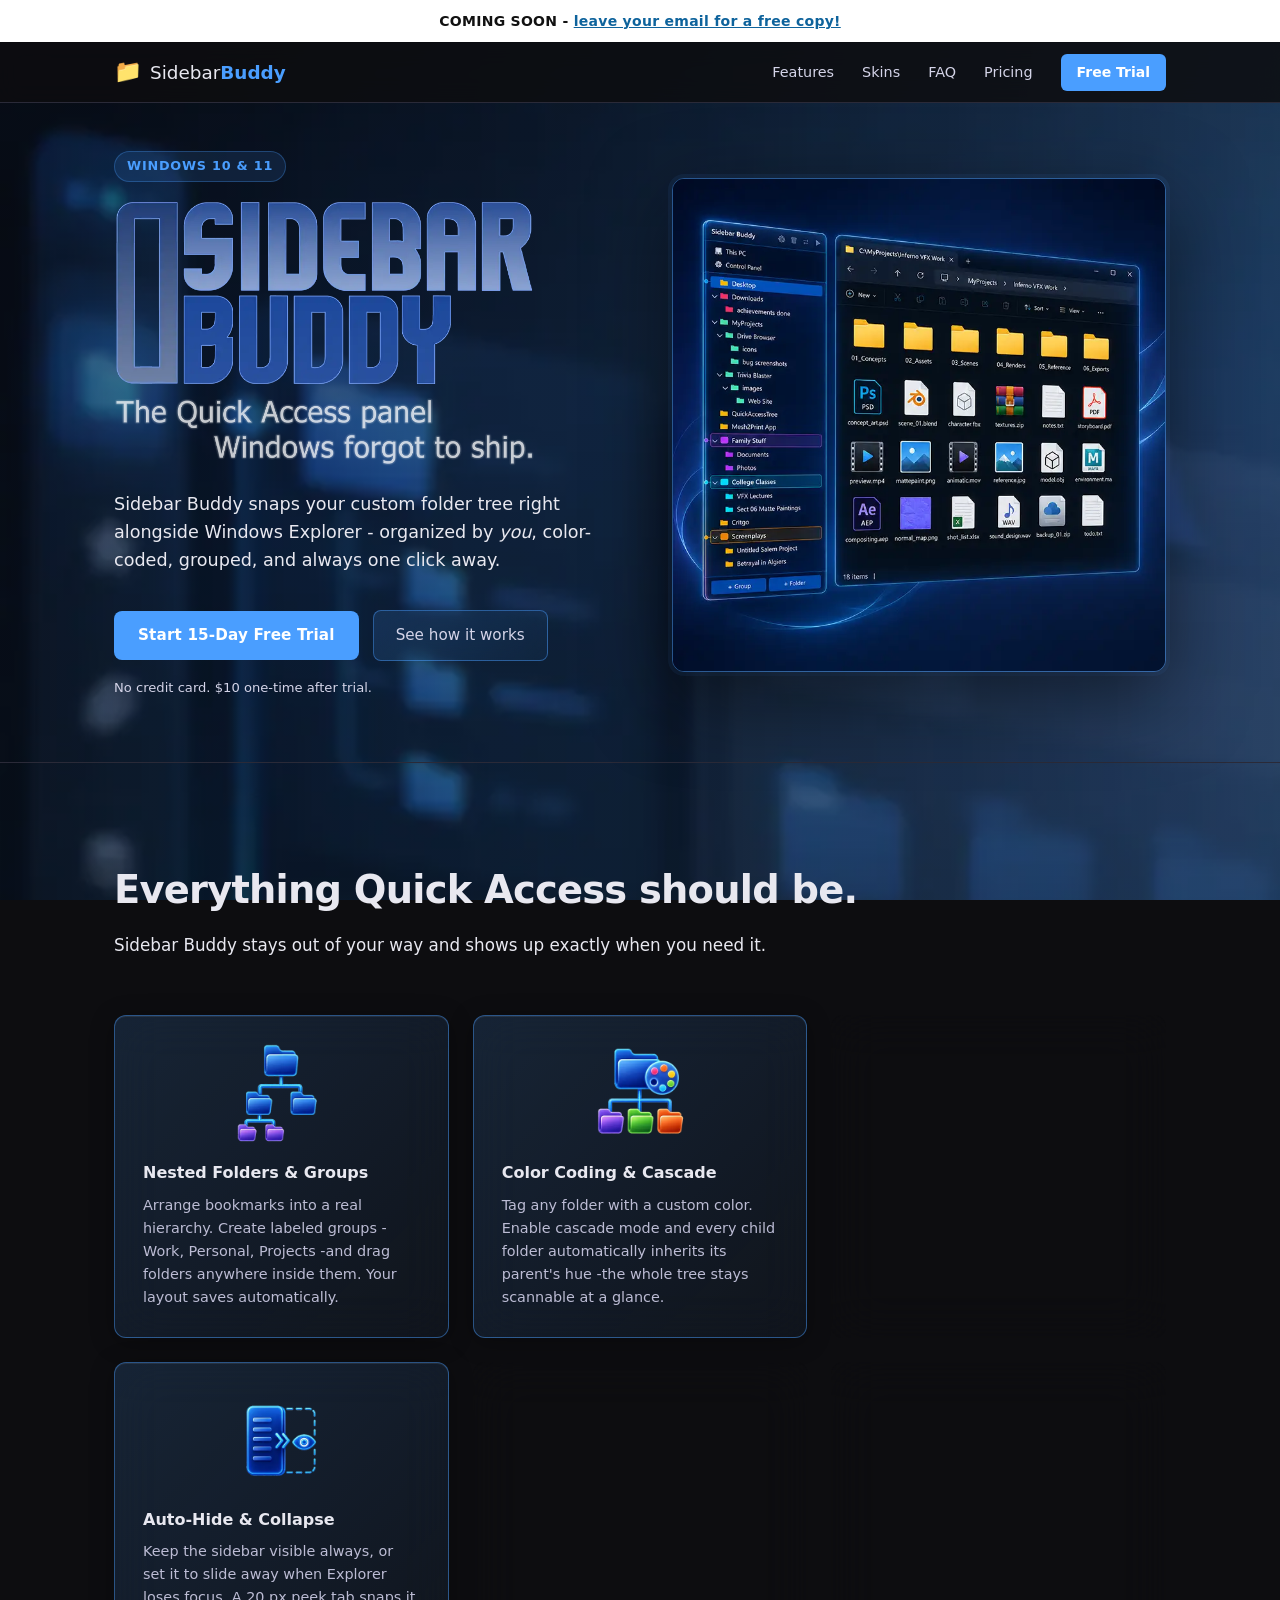
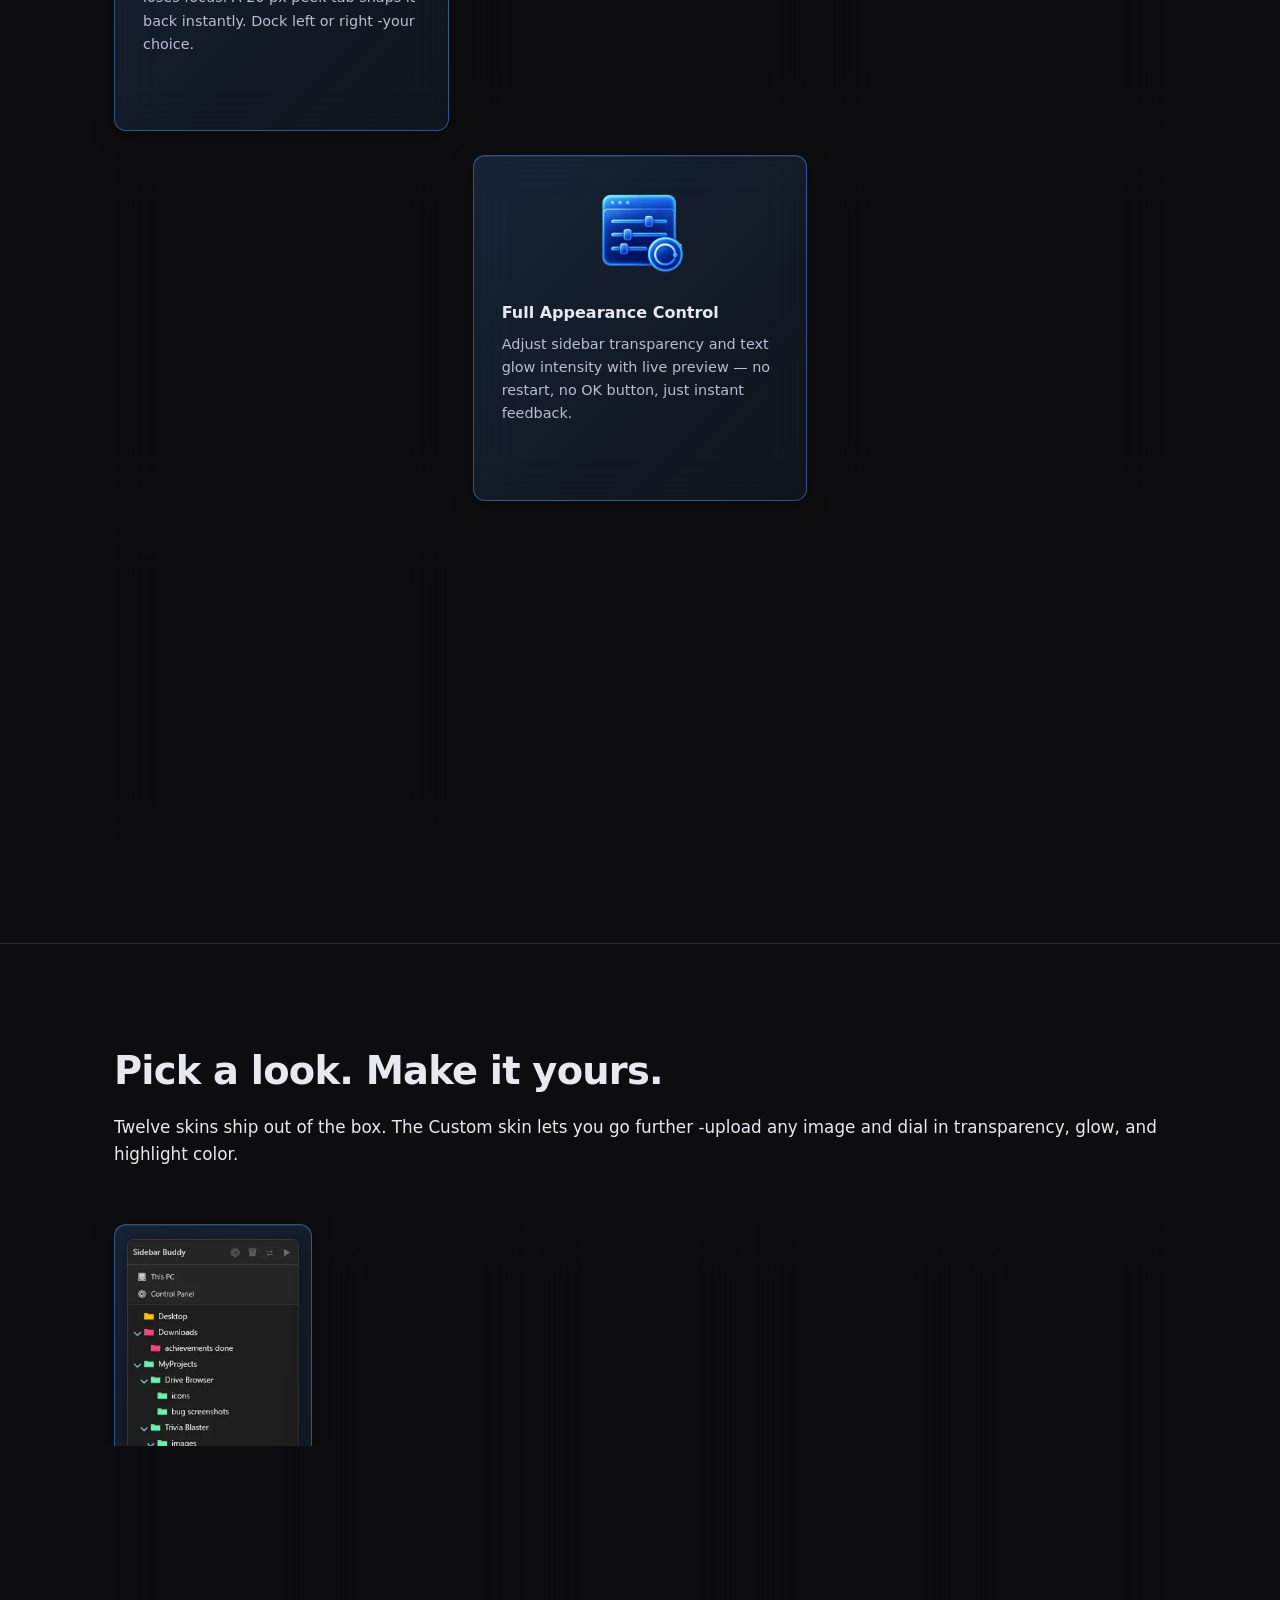
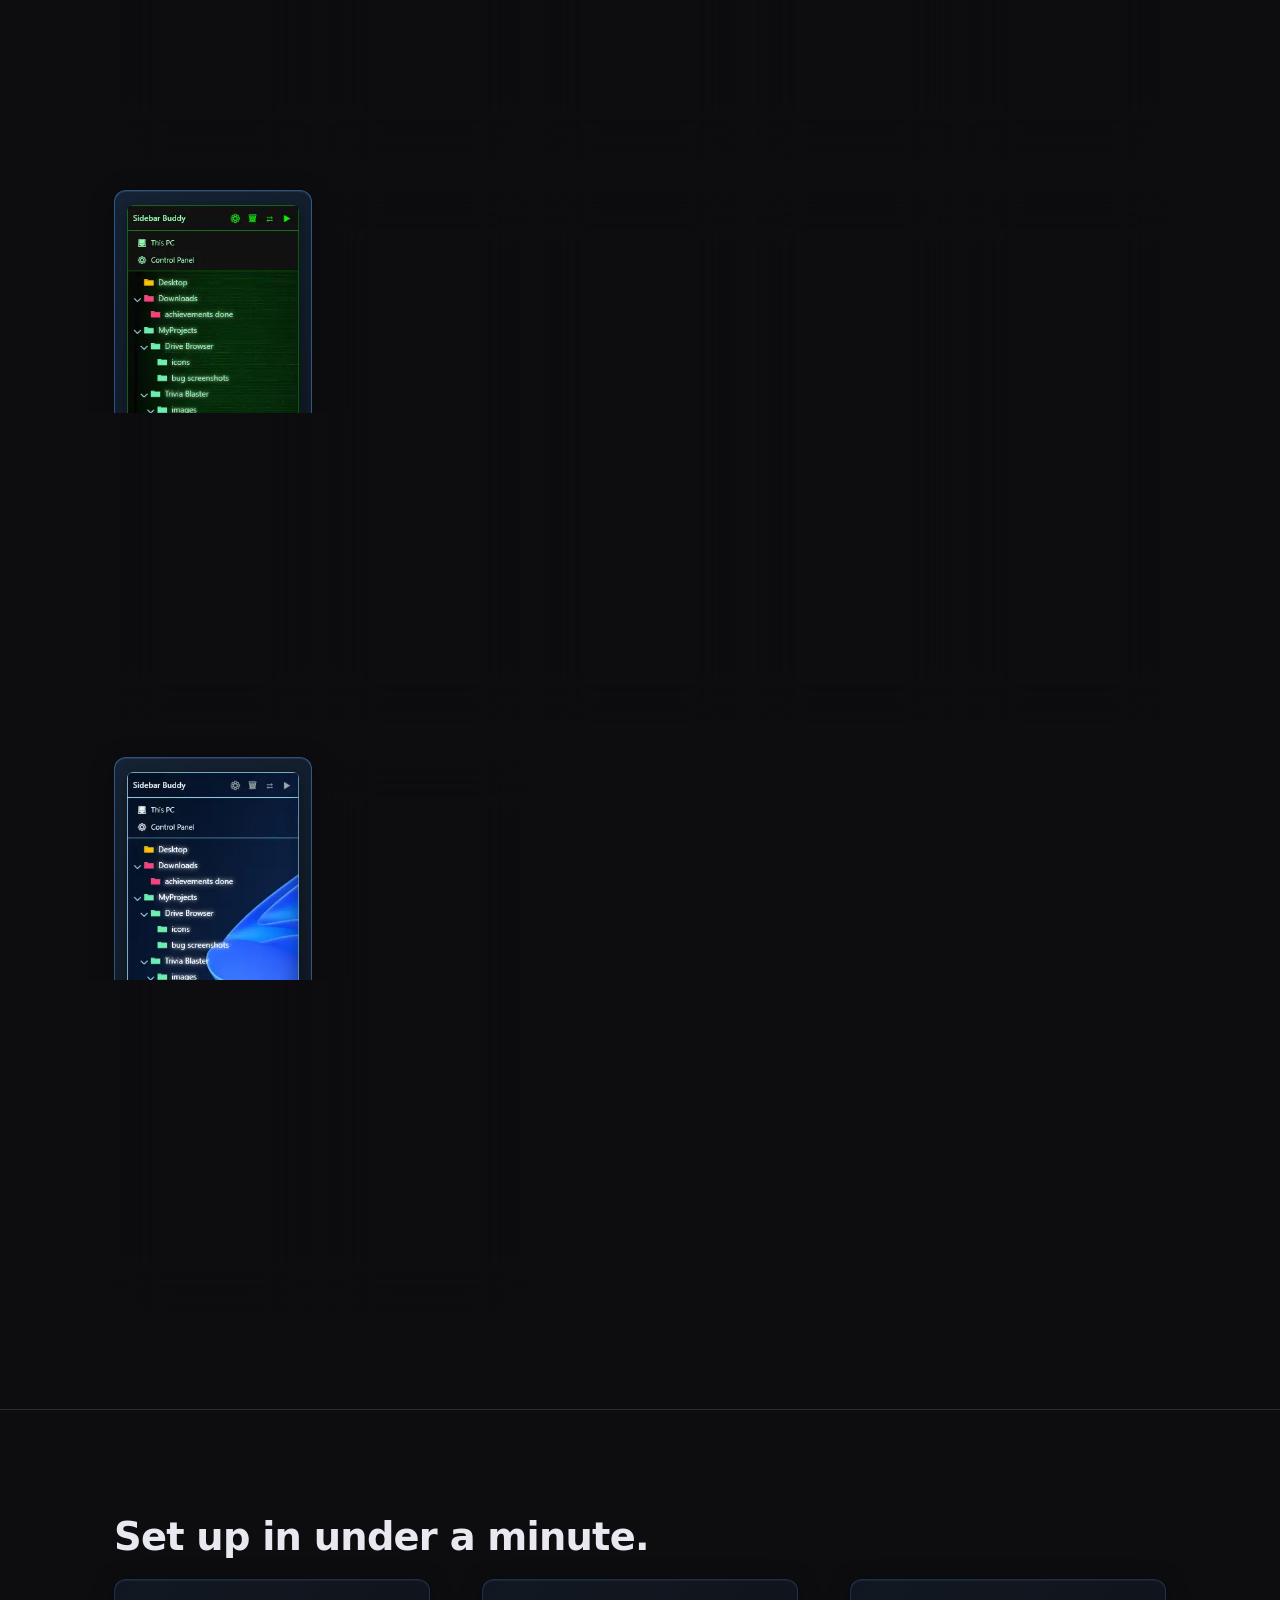
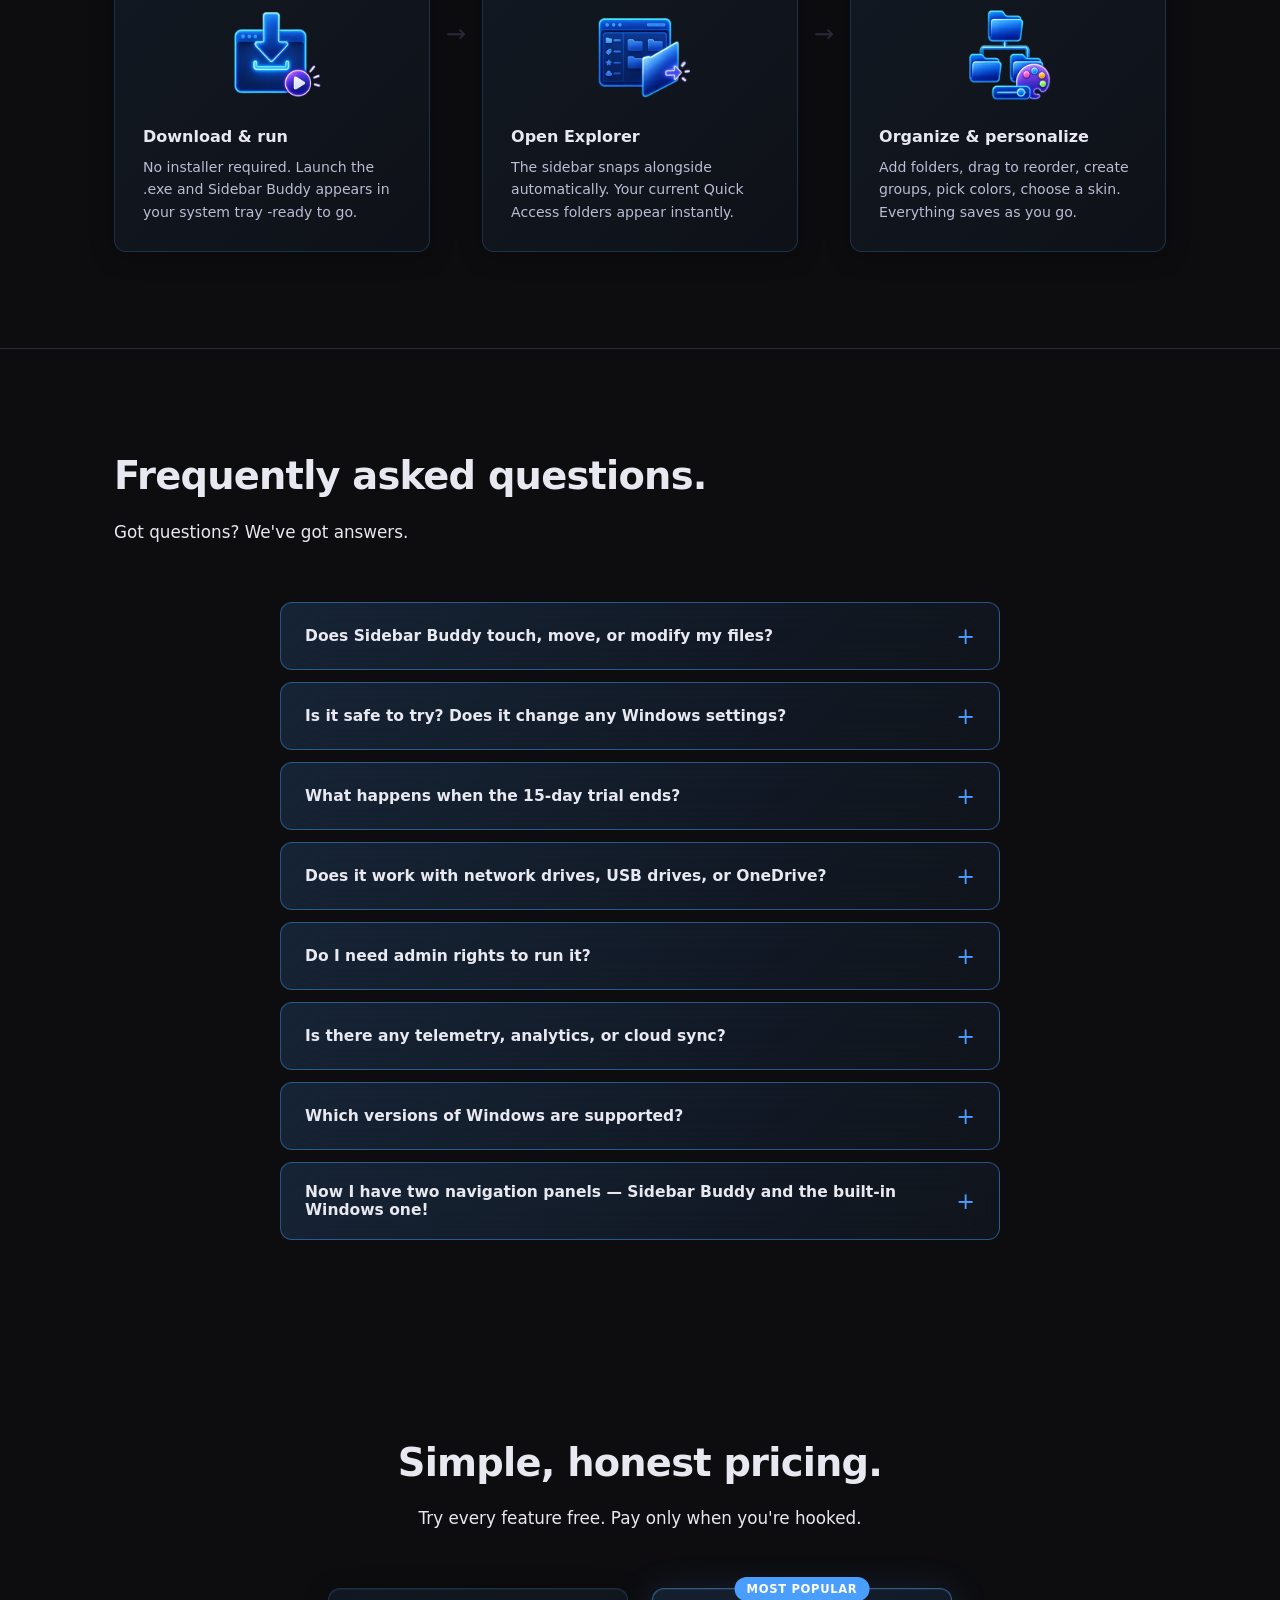
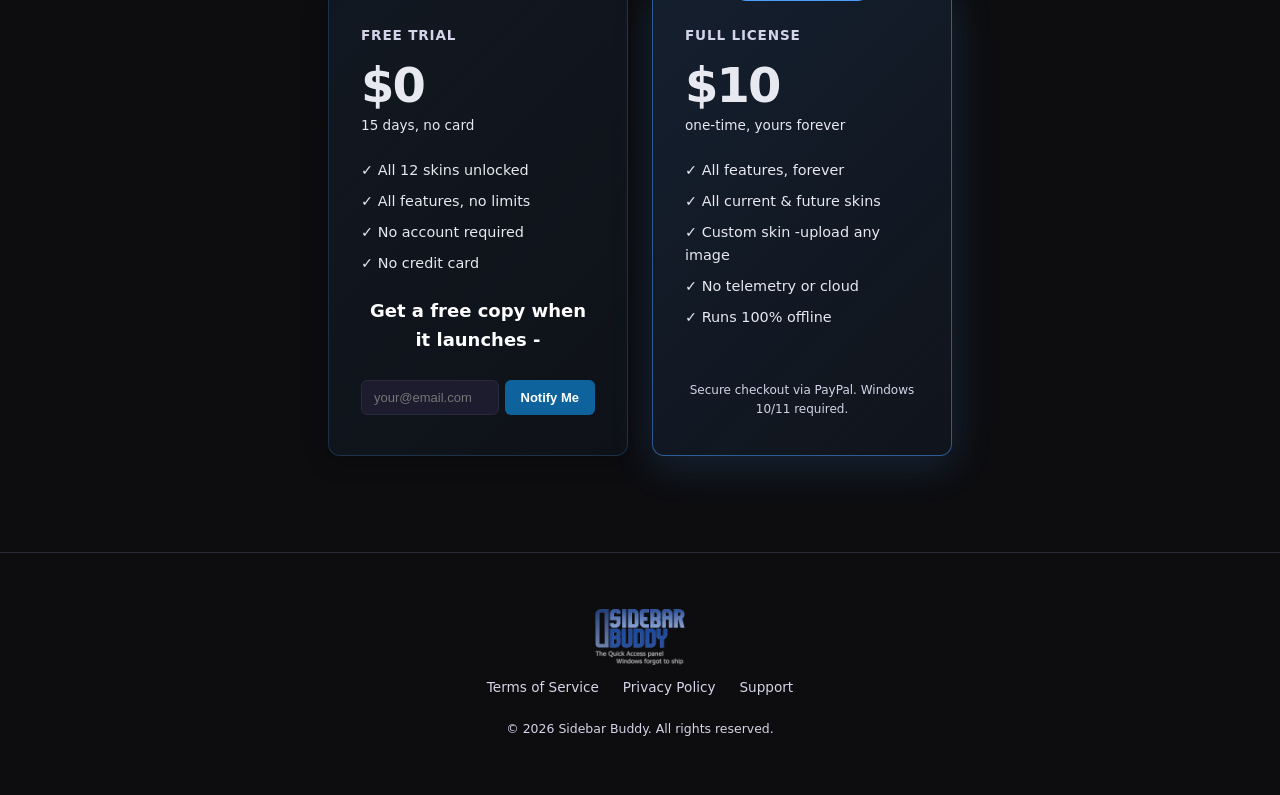
==== site/index.html @ 63172e6d "UI polish: trial banner, tree line, flash duplicate, MDL2 icons; site images App: - Trial mode foote" ====
<!DOCTYPE html>
<html lang="en">
<head>
  <meta charset="UTF-8" />
  <meta name="viewport" content="width=device-width, initial-scale=1.0" />
  <title>Sidebar Buddy -The Quick Access panel Windows forgot to ship</title>
  <link rel="stylesheet" href="style.css" />
  <script src="https://www.paypal.com/sdk/js?client-id=AcgIcxPGIT9TZ-d9h6Z8a8TgQX5p9WndTYBDWPZGFbltmv3NpVhUG56VIlyXpgs7mgYpV2ZptRloLBcs&currency=USD"></script>
</head>
<body>

  <!-- COMING SOON BANNER -->
  <div style="background:#ffffff;color:#111;text-align:center;padding:10px 16px;font-size:14px;font-weight:600;letter-spacing:0.02em;position:sticky;top:0;z-index:1000;box-shadow:0 1px 0 rgba(0,0,0,0.1);">
    COMING SOON -
    <a href="#pricing" onclick="setTimeout(()=>{document.getElementById('notify-email').focus()},400)"
       style="color:#0e639c;text-decoration:underline;cursor:pointer;">
      leave your email for a free copy!
    </a>
  </div>

  <!-- NAV -->
  <nav>
    <div class="nav-inner">
      <div class="logo">
        <span class="logo-icon">&#128193;</span>
        <span class="logo-text">Sidebar<strong>Buddy</strong></span>
      </div>
      <div class="nav-links">
        <a href="#features">Features</a>
        <a href="#skins">Skins</a>
        <a href="#faq">FAQ</a>
        <a href="#pricing">Pricing</a>
        <a href="#pricing" class="btn-nav">Free Trial</a>
      </div>
    </div>
  </nav>

  <!-- HERO -->
  <section class="hero">
    <div class="hero-inner">
      <div class="hero-copy">
        <div class="badge">Windows 10 &amp; 11</div>
        <img src="logo/logo_sideBarBuddy_800px.webp" alt="Sidebar Buddy" class="hero-logo">
        <p class="hero-sub">
          Sidebar Buddy snaps your custom folder tree right alongside Windows Explorer -
          organized by <em>you</em>, color-coded, grouped, and always one click away.
        </p>
        <div class="hero-ctas">
          <a href="#pricing" class="btn-primary">Start 15-Day Free Trial</a>
          <a href="#features" class="btn-ghost">See how it works</a>
        </div>
        <p class="hero-fine">No credit card. $10 one-time after trial.</p>
      </div>
      <div class="hero-visual">
        <img src="images/splashImageForWeb.webp" alt="Sidebar Buddy in action" class="hero-splash">
      </div>
    </div>
  </section>

  <!-- FEATURES -->
  <section class="features" id="features">
    <div class="section-inner">
      <h2>Everything Quick Access should be.</h2>
      <p class="section-sub">Sidebar Buddy stays out of your way and shows up exactly when you need it.</p>
      <div class="feature-grid">

        <div class="feature-card">
          <img class="feature-icon" src="images/icon_nestedFolders%26Groups.webp" alt="">
          <h3>Nested Folders &amp; Groups</h3>
          <p>Arrange bookmarks into a real hierarchy. Create labeled groups -Work, Personal, Projects -and drag folders anywhere inside them. Your layout saves automatically.</p>
        </div>

        <div class="feature-card">
          <img class="feature-icon" src="images/icon_colorCoding%26Cascade.webp" alt="">
          <h3>Color Coding &amp; Cascade</h3>
          <p>Tag any folder with a custom color. Enable cascade mode and every child folder automatically inherits its parent's hue -the whole tree stays scannable at a glance.</p>
        </div>

        <div class="feature-card">
          <img class="feature-icon" src="images/icon_snapsToExplorer.webp" alt="">
          <h3>Snaps to Explorer</h3>
          <p>The sidebar floats directly alongside your Explorer window and follows it as you move it. Click any folder and Explorer navigates in place -no new windows, no tab juggling.</p>
        </div>

        <div class="feature-card">
          <img class="feature-icon" src="images/icon_autoHide%26Collapse.webp" alt="">
          <h3>Auto-Hide &amp; Collapse</h3>
          <p>Keep the sidebar visible always, or set it to slide away when Explorer loses focus. A 20 px peek tab snaps it back instantly. Dock left or right -your choice.</p>
        </div>

        <div class="feature-card">
          <img class="feature-icon" src="images/icon_12VisualSkins.webp" alt="">
          <h3>12 Visual Skins</h3>
          <p>Frosted Glass, Mica, Neon Cyber, Terminal, Synthwave, Paper, Brushed Metal, High Contrast, Clear -each with hand-tuned textures, transparency, and glow presets. Plus Dark, Light, and a Custom skin where you upload any image.</p>
        </div>

        <div class="feature-card">
          <img class="feature-icon" src="images/icon_multiSelect%26BulkActions.webp" alt="">
          <h3>Multi-Select &amp; Bulk Actions</h3>
          <p>Ctrl+click to select multiple folders at once. Change color, reset color, or remove them all in a single action -no need to repeat the same operation folder by folder.</p>
        </div>

        <div class="feature-card">
          <img class="feature-icon" src="images/icon_quickLinks.webp" alt="">
          <h3>Quick Links</h3>
          <p>One-click shortcuts to This PC and Control Panel, docked to the top or bottom of the sidebar. Each Quick Link hover color matches your active skin automatically.</p>
        </div>

        <div class="feature-card">
          <img class="feature-icon" src="images/icon_fullAppearanceControl.webp" alt="">
          <h3>Full Appearance Control</h3>
          <p>Adjust sidebar transparency and text glow intensity with live preview — no restart, no OK button, just instant feedback.</p>
        </div>

        <div class="feature-card">
          <img class="feature-icon" src="images/icon_scaleToYourComfort.webp" alt="">
          <h3>Scale to Your Comfort</h3>
          <p>A single slider scales the entire sidebar — icons, folder names, everything — from 75% to 175%. Great for high-DPI screens or anyone who prefers larger, easier-to-read text.</p>
        </div>

        <div class="feature-card">
          <img class="feature-icon" src="images/icon_local%26Private.webp" alt="">
          <h3>100% Local &amp; Private</h3>
          <p>Sidebar Buddy has no telemetry, no cloud sync, and no account required during the trial. Your folder list never leaves your machine. Runs fully offline after activation.</p>
        </div>

      </div>
    </div>
  </section>

  <!-- SKINS SHOWCASE -->
  <section class="skins" id="skins">
    <div class="section-inner">
      <h2>Pick a look. Make it yours.</h2>
      <p class="section-sub">Twelve skins ship out of the box. The Custom skin lets you go further -upload any image and dial in transparency, glow, and highlight color.</p>
      <div class="skins-grid">
        <div class="skin-chip">
          <img src="images/skin_dark.webp" alt="Dark skin">
          <span>Dark</span>
        </div>
        <div class="skin-chip">
          <img src="images/skin_light.webp" alt="Light skin">
          <span>Light</span>
        </div>
        <div class="skin-chip">
          <img src="images/skin_frostedGlass.webp" alt="Frosted Glass skin">
          <span>Frosted Glass</span>
        </div>
        <div class="skin-chip">
          <img src="images/skin_mica.webp" alt="Mica skin">
          <span>Mica</span>
        </div>
        <div class="skin-chip">
          <img src="images/skin_neonCyber.webp" alt="Neon Cyber skin">
          <span>Neon Cyber</span>
        </div>
        <div class="skin-chip">
          <img src="images/skin_terminal.webp" alt="Terminal skin">
          <span>Terminal</span>
        </div>
        <div class="skin-chip">
          <img src="images/skin_paper.webp" alt="Paper skin">
          <span>Paper</span>
        </div>
        <div class="skin-chip">
          <img src="images/skin_synthWave.webp" alt="Synthwave skin">
          <span>Synthwave</span>
        </div>
        <div class="skin-chip">
          <img src="images/skin_brushedMetal.webp" alt="Brushed Metal skin">
          <span>Brushed Metal</span>
        </div>
        <div class="skin-chip">
          <img src="images/skin_highContrast.webp" alt="High Contrast skin">
          <span>High Contrast</span>
        </div>
        <div class="skin-chip">
          <img src="images/skin_clear.webp" alt="Clear skin">
          <span>Clear</span>
        </div>
        <div class="skin-chip custom-chip">
          <img src="images/skin_custom.webp" alt="Custom skin">
          <span>Custom — Add Your Own Image!</span>
        </div>
      </div>
    </div>
  </section>

  <!-- HOW IT WORKS -->
  <section class="how" id="how">
    <div class="section-inner">
      <h2>Set up in under a minute.</h2>
      <div class="steps">
        <div class="step">
          <img class="step-icon" src="images/icon_download%26Run.webp" alt="">
          <div class="step-body">
            <h3>Download &amp; run</h3>
            <p>No installer required. Launch the .exe and Sidebar Buddy appears in your system tray -ready to go.</p>
          </div>
        </div>
        <div class="step-arrow">&#8594;</div>
        <div class="step">
          <img class="step-icon" src="images/icon_openExplorer.webp" alt="">
          <div class="step-body">
            <h3>Open Explorer</h3>
            <p>The sidebar snaps alongside automatically. Your current Quick Access folders appear instantly.</p>
          </div>
        </div>
        <div class="step-arrow">&#8594;</div>
        <div class="step">
          <img class="step-icon" src="images/icon_organize%26Personalize.webp" alt="">
          <div class="step-body">
            <h3>Organize &amp; personalize</h3>
            <p>Add folders, drag to reorder, create groups, pick colors, choose a skin. Everything saves as you go.</p>
          </div>
        </div>
      </div>
    </div>
  </section>

  <!-- FAQ -->
  <section class="faq" id="faq">
    <div class="section-inner">
      <h2>Frequently asked questions.</h2>
      <p class="section-sub">Got questions? We've got answers.</p>
      <div class="faq-list">

        <div class="faq-item">
          <button class="faq-question">Does Sidebar Buddy touch, move, or modify my files?</button>
          <div class="faq-answer"><p>No. Sidebar Buddy is a shortcut manager -it only stores the <em>path</em> to your folders, never the folders themselves. It reads folder names to display them in the sidebar and opens Windows Explorer to the correct location when you click one. Your files are never moved, renamed, copied, or deleted by Sidebar Buddy under any circumstances.</p></div>
        </div>

        <div class="faq-item">
          <button class="faq-question">Is it safe to try? Does it change any Windows settings?</button>
          <div class="faq-answer"><p>Yes, completely safe. There is no installer -the app runs as a single .exe. The only optional system change is "Launch on startup," which you control in Settings. Uninstalling is as simple as deleting the file.</p></div>
        </div>

        <div class="faq-item">
          <button class="faq-question">What happens when the 15-day trial ends?</button>
          <div class="faq-answer"><p>The app will prompt you to activate your license before it launches. Your folder list and settings are preserved -nothing is deleted. Enter your license key to pick up right where you left off.</p></div>
        </div>

        <div class="faq-item">
          <button class="faq-question">Does it work with network drives, USB drives, or OneDrive?</button>
          <div class="faq-answer"><p>Yes. Any folder Windows can see -local drives, mapped network drives, USB, OneDrive, Dropbox -works as a bookmark. If the drive is offline when you click it, Windows Explorer handles the error the same way it always would.</p></div>
        </div>

        <div class="faq-item">
          <button class="faq-question">Do I need admin rights to run it?</button>
          <div class="faq-answer"><p>No. Sidebar Buddy runs as a standard user application and requires no elevated permissions.</p></div>
        </div>

        <div class="faq-item">
          <button class="faq-question">Is there any telemetry, analytics, or cloud sync?</button>
          <div class="faq-answer"><p>None. Your folder list lives in a single JSON file on your machine. Nothing is ever transmitted to any server. The only internet connection the app makes is during license activation -and that's a one-time check.</p></div>
        </div>

        <div class="faq-item">
          <button class="faq-question">Which versions of Windows are supported?</button>
          <div class="faq-answer"><p>Windows 10 (version 1903 or later) and Windows 11. Both 32-bit and 64-bit are supported. It requires .NET 8, which the installer bundles -no separate download needed.</p></div>
        </div>

        <div class="faq-item">
          <button class="faq-question">Now I have two navigation panels — Sidebar Buddy and the built-in Windows one!</button>
          <div class="faq-answer"><p>Easy fix — just turn off the Windows Explorer navigation pane. In Explorer, click <em>View → Show → Navigation pane</em> to uncheck it. On Windows 10, go to <em>View → Navigation pane → Navigation pane</em>. Sidebar Buddy was built to replace it, so once you hide the default pane you get a cleaner layout with more room for your files.</p></div>
        </div>

      </div>
    </div>
  </section>

  <!-- PRICING -->
  <section class="pricing" id="pricing">
    <div class="section-inner">
      <h2>Simple, honest pricing.</h2>
      <p class="section-sub">Try every feature free. Pay only when you're hooked.</p>
      <div class="pricing-cards">

        <div class="pricing-card trial">
          <div class="pricing-label">Free Trial</div>
          <div class="pricing-price">$0</div>
          <div class="pricing-period">15 days, no card</div>
          <ul class="pricing-features">
            <li>&#10003; All 12 skins unlocked</li>
            <li>&#10003; All features, no limits</li>
            <li>&#10003; No account required</li>
            <li>&#10003; No credit card</li>
          </ul>
          <p style="font-size:18px;font-weight:700;color:#ffffff;margin:0 0 12px;text-align:center;">
            Get a free copy when it launches -
          </p>
          <form id="notify-form" style="display:flex;gap:6px;">
            <input id="notify-email" type="email" placeholder="your@email.com" required
              style="flex:1;min-width:0;background:#1c1c2e;border:1px solid #2a2a3e;border-radius:6px;
                     color:#e0e0e0;font-size:13px;padding:9px 12px;outline:none;"/>
            <button type="submit"
              style="background:#0e639c;color:#fff;border:none;border-radius:6px;
                     font-size:13px;font-weight:600;padding:9px 16px;cursor:pointer;white-space:nowrap;">
              Notify Me
            </button>
          </form>
          <p id="notify-msg" style="display:none;font-size:12px;text-align:center;margin:8px 0 0;"></p>
        </div>

        <div class="pricing-card full featured">
          <div class="pricing-badge">Most Popular</div>
          <div class="pricing-label">Full License</div>
          <div class="pricing-price">$10</div>
          <div class="pricing-period">one-time, yours forever</div>
          <ul class="pricing-features">
            <li>&#10003; All features, forever</li>
            <li>&#10003; All current &amp; future skins</li>
            <li>&#10003; Custom skin -upload any image</li>
            <li>&#10003; No telemetry or cloud</li>
            <li>&#10003; Runs 100% offline</li>
          </ul>
          <div id="paypal-button-container" style="margin-top:16px;max-width:260px;"></div>
          <p class="pricing-fine">Secure checkout via PayPal. Windows 10/11 required.</p>
        </div>

      </div>
    </div>
  </section>

  <!-- FOOTER -->
  <footer>
    <div class="footer-inner">
      <div class="footer-logo">
        <img src="logo/logo_sideBarBuddy_800px.webp" alt="Sidebar Buddy" class="footer-logo-img">
      </div>
      <div class="footer-links">
        <a href="/terms">Terms of Service</a>
        <a href="/privacy">Privacy Policy</a>
        <a href="/contact">Support</a>
      </div>
      <p class="footer-copy">&copy; 2026 Sidebar Buddy. All rights reserved.</p>
    </div>
  </footer>

  <!-- ── TOS modal ─────────────────────────────────────────────── -->
  <div class="tos-overlay" id="tosOverlay" role="dialog" aria-modal="true" aria-labelledby="tosTitle">
    <div class="tos-modal">
      <h2 id="tosTitle">Terms of Service &amp; Privacy Policy</h2>
      <p class="tos-intro">Please read and accept the following before downloading.</p>

      <div class="tos-scroll" id="tosScroll">

        <h3>Terms of Service</h3>
        <p>By downloading and using Sidebar Buddy you agree to these terms. If you do not agree, do not download.</p>

        <h3>License</h3>
        <p>Your purchase grants a personal, non-transferable license to install Sidebar Buddy on your own Windows device(s). You may not share, sell, or distribute your license key.</p>

        <h3>Free Trial</h3>
        <p>A 15-day free trial is available. After the trial, certain features are restricted until a valid license key is entered.</p>

        <h3>One-Time Purchase &amp; Refunds</h3>
        <p>The App is sold for a one-time fee of $10.00 USD. All sales are final. Contact support before requesting a refund - we will do our best to resolve any technical issue first.</p>

        <h3>Permitted Use</h3>
        <p>You may not reverse-engineer, modify, or redistribute the App, nor use it for any unlawful purpose.</p>

        <h3>What the App Does and Does Not Do</h3>
        <p>Sidebar Buddy reads only the folder paths you configure. It does not scan, upload, or transmit your files or personal data. All settings are stored locally on your device.</p>

        <h3>Disclaimer of Warranties</h3>
        <p>The App is provided "as is" without warranties of any kind. We do not warrant that the App will be error-free or uninterrupted.</p>

        <h3>Limitation of Liability</h3>
        <p>Our total liability shall not exceed the amount you paid for the App. We are not liable for indirect or consequential damages.</p>

        <h3>Governing Law</h3>
        <p>These terms are governed by the laws of the State of Florida, United States.</p>

        <h3>Privacy Policy Summary</h3>
        <p>The App collects no personal data and requires no internet connection after activation. Your settings are stored locally only. On this website, we collect your email address only when you make a purchase or request launch notifications - used solely to deliver your license key or notify you at launch. Payment processing is handled entirely by PayPal; we never see your card details. We do not sell or share your information with third parties. <a href="/privacy" target="_blank" style="color:var(--accent);">Full Privacy Policy</a></p>

        <p style="margin-top:16px;color:#666;">For the full Terms of Service see <a href="/terms" target="_blank" style="color:var(--accent);">sidebarbuddy.com/terms</a>. Last updated May 2026.</p>

      </div>

      <div class="tos-footer">
        <label class="tos-checkbox-label">
          <input type="checkbox" id="tosCheckbox">
          I have read and agree to the Terms of Service and Privacy Policy
        </label>
        <div class="tos-actions">
          <button class="tos-cancel-btn" id="tosCancelBtn">Cancel</button>
          <a id="tosDownloadLink" href="#" class="tos-download-btn" aria-disabled="true">Download</a>
        </div>
      </div>
    </div>
  </div>

  <!-- ── PayPal success modal ───────────────────────────────────── -->
  <div id="purchase-modal" style="display:none;position:fixed;inset:0;background:rgba(0,0,0,.75);z-index:9999;align-items:center;justify-content:center;">
    <div style="background:#1c1c2e;border:1px solid #2a2a3e;border-radius:12px;padding:36px;max-width:480px;width:90%;text-align:center;font-family:'Segoe UI',sans-serif;">
      <div style="font-size:36px;margin-bottom:12px;">🎉</div>
      <h2 style="color:#e0e0e0;margin:0 0 8px;font-size:22px;">You're all set!</h2>
      <p style="color:#8888a0;margin:0 0 24px;font-size:15px;">Your license key has been emailed to you. To activate, open Sidebar Buddy → Settings → License.</p>
      <div style="background:#0f0f1a;border:1px solid #2a2a3e;border-radius:8px;padding:16px 20px;margin-bottom:20px;text-align:left;">
        <p style="color:#8888a0;font-size:11px;text-transform:uppercase;letter-spacing:.1em;margin:0 0 6px;">Your License Key</p>
        <code id="modal-key" style="color:#4f8ef7;font-size:18px;letter-spacing:.1em;font-family:'Courier New',monospace;word-break:break-all;"></code>
      </div>
      <button onclick="copyKey()" id="copy-btn"
        style="background:#0e639c;color:#fff;border:none;border-radius:6px;padding:10px 24px;font-size:14px;font-weight:600;cursor:pointer;margin-bottom:10px;width:100%;">
        📋 Copy License Key
      </button>
      <button onclick="document.getElementById('purchase-modal').style.display='none'"
        style="background:transparent;color:#666;border:1px solid #333;border-radius:6px;padding:8px 24px;font-size:13px;cursor:pointer;width:100%;">
        Close
      </button>
    </div>
  </div>

  <script>
    if (typeof paypal !== 'undefined') {
      paypal.Buttons({
        style: { color: 'blue', shape: 'rect', label: 'pay', height: 45 },
        createOrder: function(data, actions) {
          return actions.order.create({
            purchase_units: [{ description: 'Sidebar Buddy License', amount: { value: '10.00', currency_code: 'USD' } }]
          });
        },
        onApprove: function(data, actions) {
          return actions.order.capture().then(function(details) {
            fetch('process_payment.php', {
              method: 'POST',
              headers: { 'Content-Type': 'application/json' },
              body: JSON.stringify({
                order_id:   data.orderID,
                email:      details.payer.email_address,
                payer_name: details.payer.name.given_name + ' ' + details.payer.name.surname
              })
            })
            .then(r => r.json())
            .then(function(result) {
              if (result.success) {
                document.getElementById('modal-key').textContent = result.license_key;
                document.getElementById('purchase-modal').style.display = 'flex';
              } else {
                alert('Payment received but key generation failed. Email support@sidebarbuddy.com with PayPal order ID: ' + data.orderID);
              }
            })
            .catch(function() {
              alert('Payment captured! If you do not receive a key by email, contact support@sidebarbuddy.com with order ID: ' + data.orderID);
            });
          });
        },
        onError: function(err) {
          console.error('PayPal error:', err);
          alert('There was an issue processing your payment. Please try again or contact support@sidebarbuddy.com.');
        }
      }).render('#paypal-button-container');
    }

    function copyKey() {
      var key = document.getElementById('modal-key').textContent;
      navigator.clipboard.writeText(key).then(function() {
        var btn = document.getElementById('copy-btn');
        btn.textContent = '✓ Copied!';
        btn.style.background = '#3a7a3a';
        setTimeout(function() { btn.textContent = '📋 Copy License Key'; btn.style.background = '#0e639c'; }, 2000);
      });
    }
  </script>
  <script>
    document.querySelectorAll('.faq-question').forEach(btn => {
      btn.addEventListener('click', () => {
        const item = btn.parentElement;
        const isOpen = item.classList.contains('open');
        document.querySelectorAll('.faq-item.open').forEach(el => el.classList.remove('open'));
        if (!isOpen) item.classList.add('open');
      });
    });
  </script>
  <script>
    window.addEventListener('scroll', () => {
      document.documentElement.style.setProperty('--parallax-y', `${-window.scrollY * 0.4}px`);
    }, { passive: true });
  </script>
  <script>
    // TOS modal
    function openTosModal(url) {
      var overlay  = document.getElementById('tosOverlay');
      var checkbox = document.getElementById('tosCheckbox');
      var link     = document.getElementById('tosDownloadLink');
      var scroll   = document.getElementById('tosScroll');
      checkbox.checked = false;
      link.classList.remove('enabled');
      link.setAttribute('aria-disabled', 'true');
      link.href = url;
      scroll.scrollTop = 0;
      overlay.classList.add('active');
    }
    function closeTosModal() {
      document.getElementById('tosOverlay').classList.remove('active');
    }
    document.getElementById('tosCheckbox').addEventListener('change', function() {
      var link = document.getElementById('tosDownloadLink');
      if (this.checked) {
        link.classList.add('enabled');
        link.setAttribute('aria-disabled', 'false');
      } else {
        link.classList.remove('enabled');
        link.setAttribute('aria-disabled', 'true');
      }
    });
    document.getElementById('tosDownloadLink').addEventListener('click', function(e) {
      if (this.getAttribute('aria-disabled') === 'true') e.preventDefault();
    });
    document.getElementById('tosCancelBtn').addEventListener('click', closeTosModal);
    document.getElementById('tosOverlay').addEventListener('click', function(e) {
      if (e.target === this) closeTosModal();
    });
    document.addEventListener('keydown', function(e) {
      if (e.key === 'Escape') closeTosModal();
    });
  </script>
  <script>
    document.getElementById('notify-form').addEventListener('submit', function(e) {
      e.preventDefault();
      const email = document.getElementById('notify-email').value.trim();
      const msg   = document.getElementById('notify-msg');
      fetch('notify.php', {
        method: 'POST',
        headers: { 'Content-Type': 'application/json' },
        body: JSON.stringify({ email })
      })
      .then(r => r.json())
      .then(data => {
        this.style.display = 'none';
        msg.style.display  = 'block';
        if (data.success) {
          msg.style.color   = '#6fcf97';
          msg.textContent   = "You're on the list! We'll send your free copy when it launches.";
        } else {
          msg.style.color   = '#ff6b6b';
          msg.textContent   = data.error || 'Something went wrong. Please try again.';
        }
      })
      .catch(() => {
        msg.style.display = 'block';
        msg.style.color   = '#ff6b6b';
        msg.textContent   = 'Something went wrong. Please try again.';
      });
    });
  </script>

  <!-- Skin lightbox -->
  <div class="skin-lightbox" id="skinLightbox">
    <img id="skinLightboxImg" src="" alt="">
    <div class="skin-lightbox-label">
      <span id="skinLightboxLabel"></span>
      <span class="skin-lightbox-hint">scroll or ← → to browse</span>
    </div>
  </div>
  <script>
    (function() {
      var skinImgs = Array.from(document.querySelectorAll('.skin-chip img'));
      var lb       = document.getElementById('skinLightbox');
      var lbImg    = document.getElementById('skinLightboxImg');
      var lbLabel  = document.getElementById('skinLightboxLabel');
      var current  = 0;

      function show(idx) {
        current = (idx + skinImgs.length) % skinImgs.length;
        lbImg.src = skinImgs[current].src;
        lbLabel.textContent = skinImgs[current].alt.replace(' skin', '');
        lb.style.display = 'flex';
      }

      skinImgs.forEach(function(img, i) {
        img.addEventListener('click', function() { show(i); });
      });

      lb.addEventListener('click', function(e) {
        if (e.target === lb) lb.style.display = 'none';
      });

      lb.addEventListener('wheel', function(e) {
        e.preventDefault();
        show(e.deltaY > 0 ? current + 1 : current - 1);
      }, { passive: false });

      document.addEventListener('keydown', function(e) {
        if (lb.style.display !== 'flex') return;
        if (e.key === 'Escape')      lb.style.display = 'none';
        if (e.key === 'ArrowRight' || e.key === 'ArrowDown') show(current + 1);
        if (e.key === 'ArrowLeft'  || e.key === 'ArrowUp')   show(current - 1);
      });
    })();
  </script>
</body>
</html>
---- site/style.css ----
/* ── Reset & Base ─────────────────────────────────────────────── */
*, *::before, *::after { box-sizing: border-box; margin: 0; padding: 0; }

:root {
  --bg:        #0d0d10;
  --bg2:       #13131a;
  --bg3:       #1b1b25;
  --border:    #2a2a38;
  --text:      #e8e8f0;
  --muted:     #888899;
  --accent:    #4a9eff;
  --accent2:   #f5c842;
  --green:     #4ade80;
  --radius:    12px;
  --font:      -apple-system, 'Segoe UI', system-ui, sans-serif;
}

html { scroll-behavior: smooth; }

body {
  font-family: var(--font);
  background: var(--bg);
  color: var(--text);
  line-height: 1.6;
  font-size: 16px;
}

body::before {
  content: '';
  position: fixed;
  inset: 0;
  background:
    linear-gradient(rgba(13, 13, 16, 0.5), rgba(13, 13, 16, 0.5)),
    url('bgForParallax.webp') center var(--parallax-y, 0px) / cover no-repeat;
  pointer-events: none;
  z-index: 0;
}

nav, section, footer { position: relative; z-index: 1; }

a { color: inherit; text-decoration: none; }

/* ── Nav ──────────────────────────────────────────────────────── */
nav {
  position: sticky;
  top: 0;
  z-index: 100;
  background: rgba(13, 13, 16, 0.85);
  backdrop-filter: blur(12px);
  border-bottom: 1px solid var(--border);
}

.nav-inner {
  max-width: 1100px;
  margin: 0 auto;
  padding: 0 24px;
  height: 60px;
  display: flex;
  align-items: center;
  justify-content: space-between;
}

.logo {
  display: flex;
  align-items: center;
  gap: 8px;
  font-size: 1.15rem;
}
.logo-icon { font-size: 1.4rem; }
.logo-text strong { color: var(--accent); }

.nav-links {
  display: flex;
  align-items: center;
  gap: 28px;
  font-size: 0.9rem;
  color: #d4d4e8;
}
.nav-links a:hover { color: var(--text); }

/* ── Buttons ──────────────────────────────────────────────────── */
.btn-primary {
  display: inline-block;
  background: var(--accent);
  color: #fff;
  padding: 12px 24px;
  border-radius: 8px;
  font-size: 0.95rem;
  font-weight: 600;
  letter-spacing: 0.01em;
  transition: opacity 0.15s, transform 0.1s;
  white-space: nowrap;
}
.btn-primary:hover { opacity: 0.88; transform: translateY(-1px); }

.btn-ghost {
  display: inline-block;
  background: linear-gradient(135deg, rgba(74, 158, 255, 0.16) 0%, rgba(74, 158, 255, 0.05) 100%);
  border: 1px solid rgba(74, 158, 255, 0.45);
  color: #d4d4e8;
  padding: 12px 22px;
  border-radius: 8px;
  font-size: 0.95rem;
  backdrop-filter: blur(24px);
  -webkit-backdrop-filter: blur(24px);
  transition: border-color 0.15s, color 0.15s, background 0.15s;
}
.btn-ghost:hover {
  border-color: rgba(74, 158, 255, 0.75);
  color: #fff;
  background: linear-gradient(135deg, rgba(74, 158, 255, 0.28) 0%, rgba(74, 158, 255, 0.12) 100%);
}

.btn-nav {
  background: var(--accent);
  color: #fff;
  padding: 7px 16px;
  border-radius: 6px;
  font-size: 0.875rem;
  font-weight: 600;
  transition: opacity 0.15s;
}
.btn-nav:hover { opacity: 0.85; color: #fff; }

/* ── Sections ─────────────────────────────────────────────────── */
.section-inner {
  max-width: 1100px;
  margin: 0 auto;
  padding: 96px 24px;
}

h2 {
  font-size: clamp(1.75rem, 3vw, 2.5rem);
  font-weight: 700;
  letter-spacing: -0.02em;
  margin-bottom: 12px;
}

.section-sub {
  color: var(--text);
  font-size: 1.05rem;
  margin-bottom: 56px;
}

/* ── Hero ─────────────────────────────────────────────────────── */
.hero { border-bottom: 1px solid var(--border); }

.hero-inner {
  max-width: 1100px;
  margin: 0 auto;
  padding: 48px 24px 64px;
  display: grid;
  grid-template-columns: 1fr 1fr;
  gap: 64px;
  align-items: center;
}

.badge {
  display: inline-block;
  background: rgba(74, 158, 255, 0.12);
  border: 1px solid rgba(74, 158, 255, 0.3);
  color: var(--accent);
  font-size: 0.8rem;
  font-weight: 600;
  letter-spacing: 0.06em;
  text-transform: uppercase;
  padding: 4px 12px;
  border-radius: 20px;
  margin-bottom: 20px;
}

h1 {
  font-size: clamp(2rem, 4vw, 3.2rem);
  font-weight: 800;
  line-height: 1.15;
  letter-spacing: -0.03em;
  margin-bottom: 20px;
}
.accent { color: var(--accent); }

.hero-sub {
  font-size: 1.1rem;
  color: var(--text);
  max-width: 480px;
  margin-bottom: 36px;
}

.hero-ctas {
  display: flex;
  gap: 14px;
  align-items: center;
  flex-wrap: wrap;
  margin-bottom: 16px;
}

.hero-fine {
  font-size: 0.82rem;
  color: #d4d4e8;
}

/* ── Screenshot mock ──────────────────────────────────────────── */
.hero-visual { display: flex; justify-content: center; }

.hero-logo {
  display: block;
  width: 100%;
  max-width: 420px;
  height: auto;
  margin-bottom: 24px;
}

.hero-splash {
  width: 100%;
  max-width: 520px;
  height: auto;
  border-radius: var(--radius);
  border: 1px solid rgba(74, 158, 255, 0.45);
  box-shadow: 0 24px 80px rgba(0,0,0,0.5), 0 0 0 4px rgba(74, 158, 255, 0.08);
  backdrop-filter: blur(24px);
  -webkit-backdrop-filter: blur(24px);
  display: block;
}

/* ── Features ─────────────────────────────────────────────────── */
.features { border-bottom: 1px solid var(--border); }

.feature-grid {
  display: grid;
  grid-template-columns: repeat(3, 1fr);
  gap: 24px;
}

.feature-card {
  background: linear-gradient(135deg, rgba(74, 158, 255, 0.16) 0%, rgba(74, 158, 255, 0.05) 100%);
  border: 1px solid rgba(74, 158, 255, 0.45);
  border-radius: var(--radius);
  padding: 28px;
  box-shadow: 0 4px 24px rgba(0, 0, 0, 0.3), inset 0 1px 0 rgba(255, 255, 255, 0.08);
  backdrop-filter: blur(24px);
  -webkit-backdrop-filter: blur(24px);
  transition: border-color 0.2s, transform 0.2s, box-shadow 0.2s;
}
.feature-card:hover {
  border-color: rgba(74, 158, 255, 0.75);
  transform: translateY(-2px);
  box-shadow: 0 8px 32px rgba(74, 158, 255, 0.2), inset 0 1px 0 rgba(255, 255, 255, 0.1);
}

.feature-icon {
  width: 100px;
  height: 100px;
  object-fit: contain;
  display: block;
  margin: 0 auto 16px;
}

.feature-card h3 {
  font-size: 1rem;
  font-weight: 700;
  margin-bottom: 8px;
}

.feature-card p {
  font-size: 0.9rem;
  color: #bcbcd4;
  line-height: 1.6;
}

/* ── How it works ─────────────────────────────────────────────── */
.how { border-bottom: 1px solid var(--border); }

.steps {
  display: flex;
  align-items: flex-start;
  gap: 16px;
  flex-wrap: wrap;
}

.step {
  flex: 1;
  min-width: 200px;
  background: linear-gradient(135deg, rgba(74, 158, 255, 0.08) 0%, rgba(74, 158, 255, 0.03) 100%);
  border: 1px solid rgba(74, 158, 255, 0.2);
  border-radius: var(--radius);
  padding: 28px;
  box-shadow: 0 4px 24px rgba(0, 0, 0, 0.3), inset 0 1px 0 rgba(255, 255, 255, 0.05);
}

.step-icon {
  width: 100px;
  height: 100px;
  object-fit: contain;
  display: block;
  margin: 0 auto 16px;
}

.step h3 {
  font-size: 1rem;
  font-weight: 700;
  margin-bottom: 6px;
}

.step p {
  font-size: 0.88rem;
  color: #bcbcd4;
}

.step-arrow {
  font-size: 1.5rem;
  color: var(--border);
  padding-top: 36px;
  flex-shrink: 0;
}

/* ── Pricing ──────────────────────────────────────────────────── */
.pricing { border-bottom: 1px solid var(--border); }
.pricing h2, .pricing .section-sub { text-align: center; }

.pricing-cards {
  display: flex;
  gap: 24px;
  justify-content: center;
  flex-wrap: wrap;
}

.pricing-card {
  background: linear-gradient(135deg, rgba(74, 158, 255, 0.08) 0%, rgba(74, 158, 255, 0.03) 100%);
  border: 1px solid rgba(74, 158, 255, 0.2);
  border-radius: var(--radius);
  padding: 36px 32px;
  width: 300px;
  display: flex;
  flex-direction: column;
  gap: 14px;
  position: relative;
  box-shadow: 0 4px 24px rgba(0, 0, 0, 0.3), inset 0 1px 0 rgba(255, 255, 255, 0.05);
}

.pricing-card.featured {
  border-color: rgba(74, 158, 255, 0.5);
  background: linear-gradient(135deg, rgba(74, 158, 255, 0.13) 0%, rgba(74, 158, 255, 0.05) 100%);
  box-shadow: 0 8px 40px rgba(74, 158, 255, 0.18), inset 0 1px 0 rgba(255, 255, 255, 0.07);
}

.pricing-badge {
  position: absolute;
  top: -12px;
  left: 50%;
  transform: translateX(-50%);
  background: var(--accent);
  color: #fff;
  font-size: 0.72rem;
  font-weight: 700;
  letter-spacing: 0.06em;
  text-transform: uppercase;
  padding: 3px 12px;
  border-radius: 20px;
  white-space: nowrap;
}

.pricing-label {
  font-size: 0.85rem;
  font-weight: 600;
  text-transform: uppercase;
  letter-spacing: 0.06em;
  color: #d4d4e8;
}

.pricing-price {
  font-size: 3rem;
  font-weight: 800;
  letter-spacing: -0.04em;
  line-height: 1;
}

.pricing-period {
  font-size: 0.85rem;
  color: var(--text);
  margin-top: -8px;
}

.pricing-features {
  list-style: none;
  display: flex;
  flex-direction: column;
  gap: 8px;
  margin: 8px 0;
}

.pricing-features li {
  font-size: 0.9rem;
  color: var(--text);
}

.pricing-card .btn-primary { text-align: center; }

.pricing-fine {
  font-size: 0.75rem;
  color: #d4d4e8;
  text-align: center;
}

/* ── Skins Showcase ───────────────────────────────────────────── */
.skins { border-bottom: 1px solid var(--border); }

.skins-grid {
  display: grid;
  grid-template-columns: repeat(5, 1fr);
  gap: 16px 16px;
  row-gap: 32px;
}

.skin-chip {
  display: flex;
  flex-direction: column;
  align-items: center;
  gap: 12px;
  min-width: 0;
  padding: 14px 12px;
  background: linear-gradient(135deg, rgba(74, 158, 255, 0.16) 0%, rgba(74, 158, 255, 0.05) 100%);
  border: 1px solid rgba(74, 158, 255, 0.45);
  border-radius: var(--radius);
  backdrop-filter: blur(24px);
  -webkit-backdrop-filter: blur(24px);
  box-shadow: 0 4px 24px rgba(0, 0, 0, 0.3), inset 0 1px 0 rgba(255, 255, 255, 0.08);
  transition: border-color 0.2s, transform 0.2s, box-shadow 0.2s;
}

.skin-chip:hover {
  border-color: rgba(74, 158, 255, 0.75);
  transform: translateY(-3px);
  box-shadow: 0 8px 32px rgba(74, 158, 255, 0.2), inset 0 1px 0 rgba(255, 255, 255, 0.1);
}

.skin-chip img {
  width: 100%;
  height: auto;
  border-radius: 6px;
  box-shadow: 0 4px 16px rgba(0,0,0,0.4);
  display: block;
  cursor: zoom-in;
}

/* ── Skin Lightbox ────────────────────────────────────────────── */
.skin-lightbox {
  display: none;
  position: fixed;
  inset: 0;
  background: rgba(0,0,0,0.85);
  z-index: 9999;
  align-items: center;
  justify-content: center;
  padding: 24px;
  cursor: zoom-out;
}
.skin-lightbox.active { display: flex; }
.skin-lightbox img {
  max-width: min(92vw, 680px);
  max-height: 85vh;
  height: auto;
  border-radius: 10px;
  box-shadow: 0 24px 80px rgba(0,0,0,0.7);
  cursor: default;
}
.skin-lightbox-label {
  position: fixed;
  bottom: 28px;
  left: 50%;
  transform: translateX(-50%);
  display: flex;
  flex-direction: column;
  align-items: center;
  gap: 4px;
  font-size: 0.9rem;
  font-weight: 600;
  color: #d4d4e8;
  pointer-events: none;
  white-space: nowrap;
}
.skin-lightbox-hint {
  font-size: 0.72rem;
  font-weight: 400;
  color: #888899;
  pointer-events: none;
}

.skin-chip span {
  font-size: 0.82rem;
  font-weight: 600;
  color: #bcbcd4;
  letter-spacing: 0.01em;
  text-align: center;
}


@media (max-width: 1000px) {
  .skins-grid { grid-template-columns: repeat(4, 1fr); }
}
@media (max-width: 900px) {
  .skins-grid { grid-template-columns: repeat(3, 1fr); }
}
@media (max-width: 540px) {
  .skins-grid { grid-template-columns: repeat(2, 1fr); }
}

/* ── Footer ───────────────────────────────────────────────────── */
footer {
  padding: 56px 24px;
  text-align: center;
}

.footer-inner {
  max-width: 600px;
  margin: 0 auto;
  display: flex;
  flex-direction: column;
  align-items: center;
  gap: 12px;
}

.footer-logo {
  display: flex;
  align-items: center;
  gap: 8px;
  font-size: 1.1rem;
}

.footer-logo-img {
  height: 56px;
  width: auto;
  border-radius: 6px;
}

.footer-links {
  display: flex;
  gap: 24px;
  font-size: 0.85rem;
  color: #d4d4e8;
}
.footer-links a:hover { color: var(--text); }

.footer-copy {
  font-size: 0.78rem;
  color: #d4d4e8;
  margin-top: 8px;
}

/* ── TOS Modal ────────────────────────────────────────────────── */
.tos-overlay {
  display: none;
  position: fixed;
  inset: 0;
  background: rgba(0, 0, 0, 0.75);
  z-index: 9000;
  align-items: center;
  justify-content: center;
  padding: 24px;
}
.tos-overlay.active { display: flex; }

.tos-modal {
  background: var(--bg2);
  border: 1px solid var(--border);
  border-radius: var(--radius);
  max-width: 600px;
  width: 100%;
  display: flex;
  flex-direction: column;
  max-height: 85vh;
}

.tos-modal h2 {
  font-size: 1.15rem;
  padding: 24px 28px 0;
  color: var(--text);
}

.tos-intro {
  font-size: 0.85rem;
  color: #d4d4e8;
  padding: 6px 28px 16px;
}

.tos-scroll {
  flex: 1;
  overflow-y: auto;
  padding: 0 28px 8px;
  border-top: 1px solid var(--border);
  border-bottom: 1px solid var(--border);
  font-size: 0.82rem;
  line-height: 1.7;
  color: #a0a0b8;
}
.tos-scroll::-webkit-scrollbar { width: 6px; }
.tos-scroll::-webkit-scrollbar-track { background: transparent; }
.tos-scroll::-webkit-scrollbar-thumb { background: var(--border); border-radius: 3px; }

.tos-scroll h3 {
  font-size: 0.75rem;
  text-transform: uppercase;
  letter-spacing: 0.06em;
  color: var(--accent);
  margin: 20px 0 6px;
}
.tos-scroll p { margin-bottom: 8px; }
.tos-scroll ul { padding-left: 1.2em; margin-bottom: 8px; }
.tos-scroll li { margin-bottom: 4px; }

.tos-footer {
  padding: 16px 28px 20px;
  display: flex;
  flex-direction: column;
  gap: 14px;
}

.tos-checkbox-label {
  display: flex;
  align-items: center;
  gap: 10px;
  font-size: 0.88rem;
  color: var(--text);
  cursor: pointer;
  user-select: none;
}
.tos-checkbox-label input[type="checkbox"] {
  width: 16px;
  height: 16px;
  accent-color: var(--accent);
  cursor: pointer;
  flex-shrink: 0;
}

.tos-actions {
  display: flex;
  gap: 10px;
  justify-content: flex-end;
}

.tos-cancel-btn {
  background: transparent;
  border: 1px solid var(--border);
  color: #d4d4e8;
  border-radius: 6px;
  padding: 8px 18px;
  font-size: 0.88rem;
  cursor: pointer;
}
.tos-cancel-btn:hover { color: var(--text); border-color: var(--muted); }

.tos-download-btn {
  background: var(--accent);
  color: #fff;
  border: none;
  border-radius: 6px;
  padding: 8px 20px;
  font-size: 0.88rem;
  font-weight: 600;
  text-decoration: none;
  cursor: pointer;
  opacity: 0.35;
  pointer-events: none;
  transition: opacity 0.15s, background 0.15s;
}
.tos-download-btn.enabled {
  opacity: 1;
  pointer-events: auto;
}
.tos-download-btn.enabled:hover { background: #3a8eef; }

/* ── FAQ ──────────────────────────────────────────────────────── */
.faq { background: transparent; }

.faq-list {
  max-width: 720px;
  margin: 0 auto;
  display: flex;
  flex-direction: column;
  gap: 12px;
}

.faq-item {
  background: linear-gradient(135deg, rgba(74,158,255,0.16) 0%, rgba(74,158,255,0.05) 100%);
  backdrop-filter: blur(24px);
  -webkit-backdrop-filter: blur(24px);
  border: 1px solid rgba(74, 158, 255, 0.45);
  border-radius: 12px;
  transition: border-color 0.2s, border-radius 0.3s;
}

.faq-item:hover { border-color: rgba(74, 158, 255, 0.75); }
.faq-item.open  { border-radius: 20px; }

.faq-question {
  width: 100%;
  display: flex;
  align-items: center;
  justify-content: space-between;
  background: none;
  border: none;
  padding: 20px 24px;
  font-size: 0.97rem;
  font-weight: 600;
  color: var(--text);
  text-align: left;
  cursor: pointer;
  transition: color 0.2s;
  font-family: var(--font);
}

.faq-question::after {
  content: "+";
  font-size: 1.4rem;
  font-weight: 400;
  color: var(--accent);
  flex-shrink: 0;
  margin-left: 16px;
  transition: transform 0.3s;
}

.faq-item.open .faq-question::after {
  content: "\2212";
  transform: rotate(180deg);
}

.faq-question:hover { color: var(--accent); }

.faq-answer {
  max-height: 0;
  overflow: hidden;
  transition: max-height 0.35s ease, padding 0.3s ease;
  padding: 0 24px;
}

.faq-item.open .faq-answer {
  max-height: 300px;
  padding: 0 24px 20px;
}

.faq-answer p {
  font-size: 0.93rem;
  color: #b8d8ff;
  line-height: 1.7;
  margin: 0;
}

.faq-answer em {
  color: #b8d8ff;
  font-style: normal;
  font-weight: 500;
}

/* ── Responsive ───────────────────────────────────────────────── */
@media (max-width: 820px) {
  .hero-inner { grid-template-columns: 1fr; gap: 48px; }
  .hero-visual { order: -1; }

  .feature-grid { grid-template-columns: 1fr 1fr; }
  .step-arrow { display: none; }
}

@media (max-width: 540px) {
  .feature-grid { grid-template-columns: 1fr; }
  .nav-links a:not(.btn-nav) { display: none; }
  .hero-ctas { flex-direction: column; align-items: flex-start; }
}
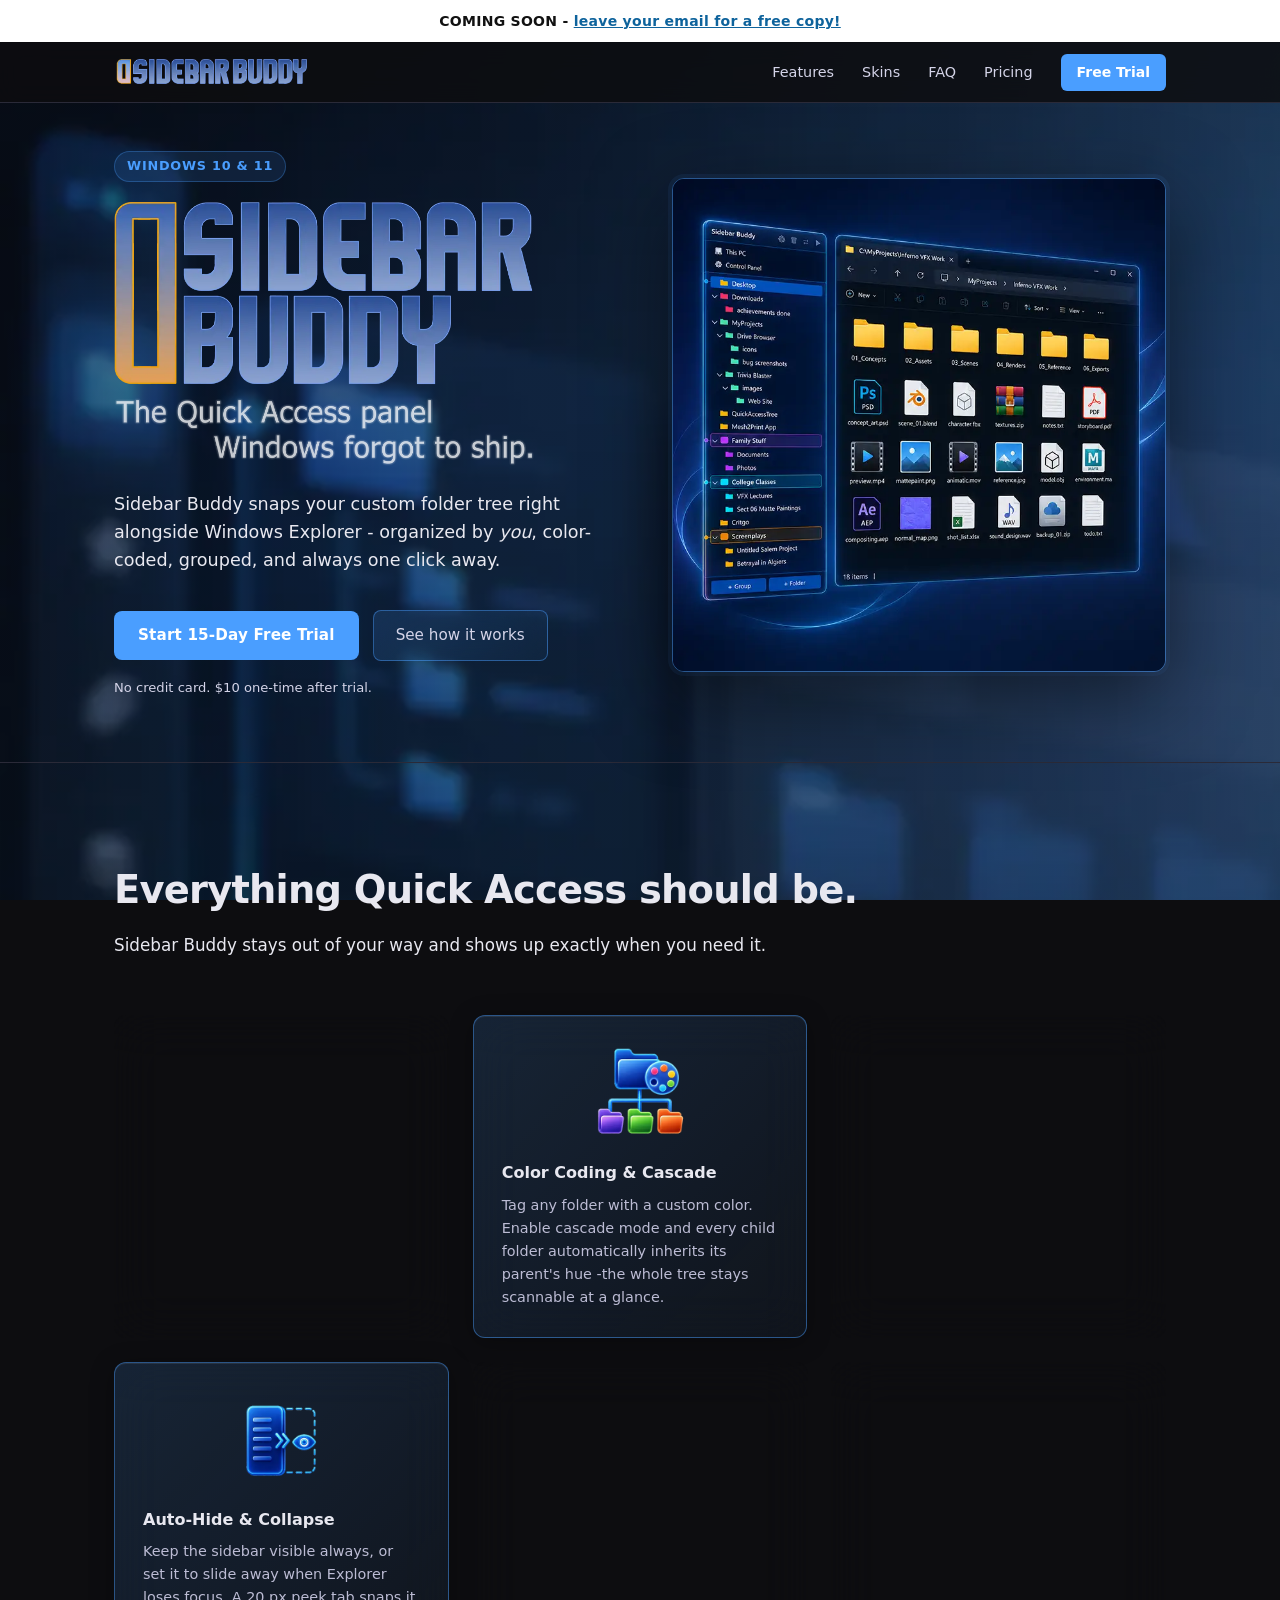
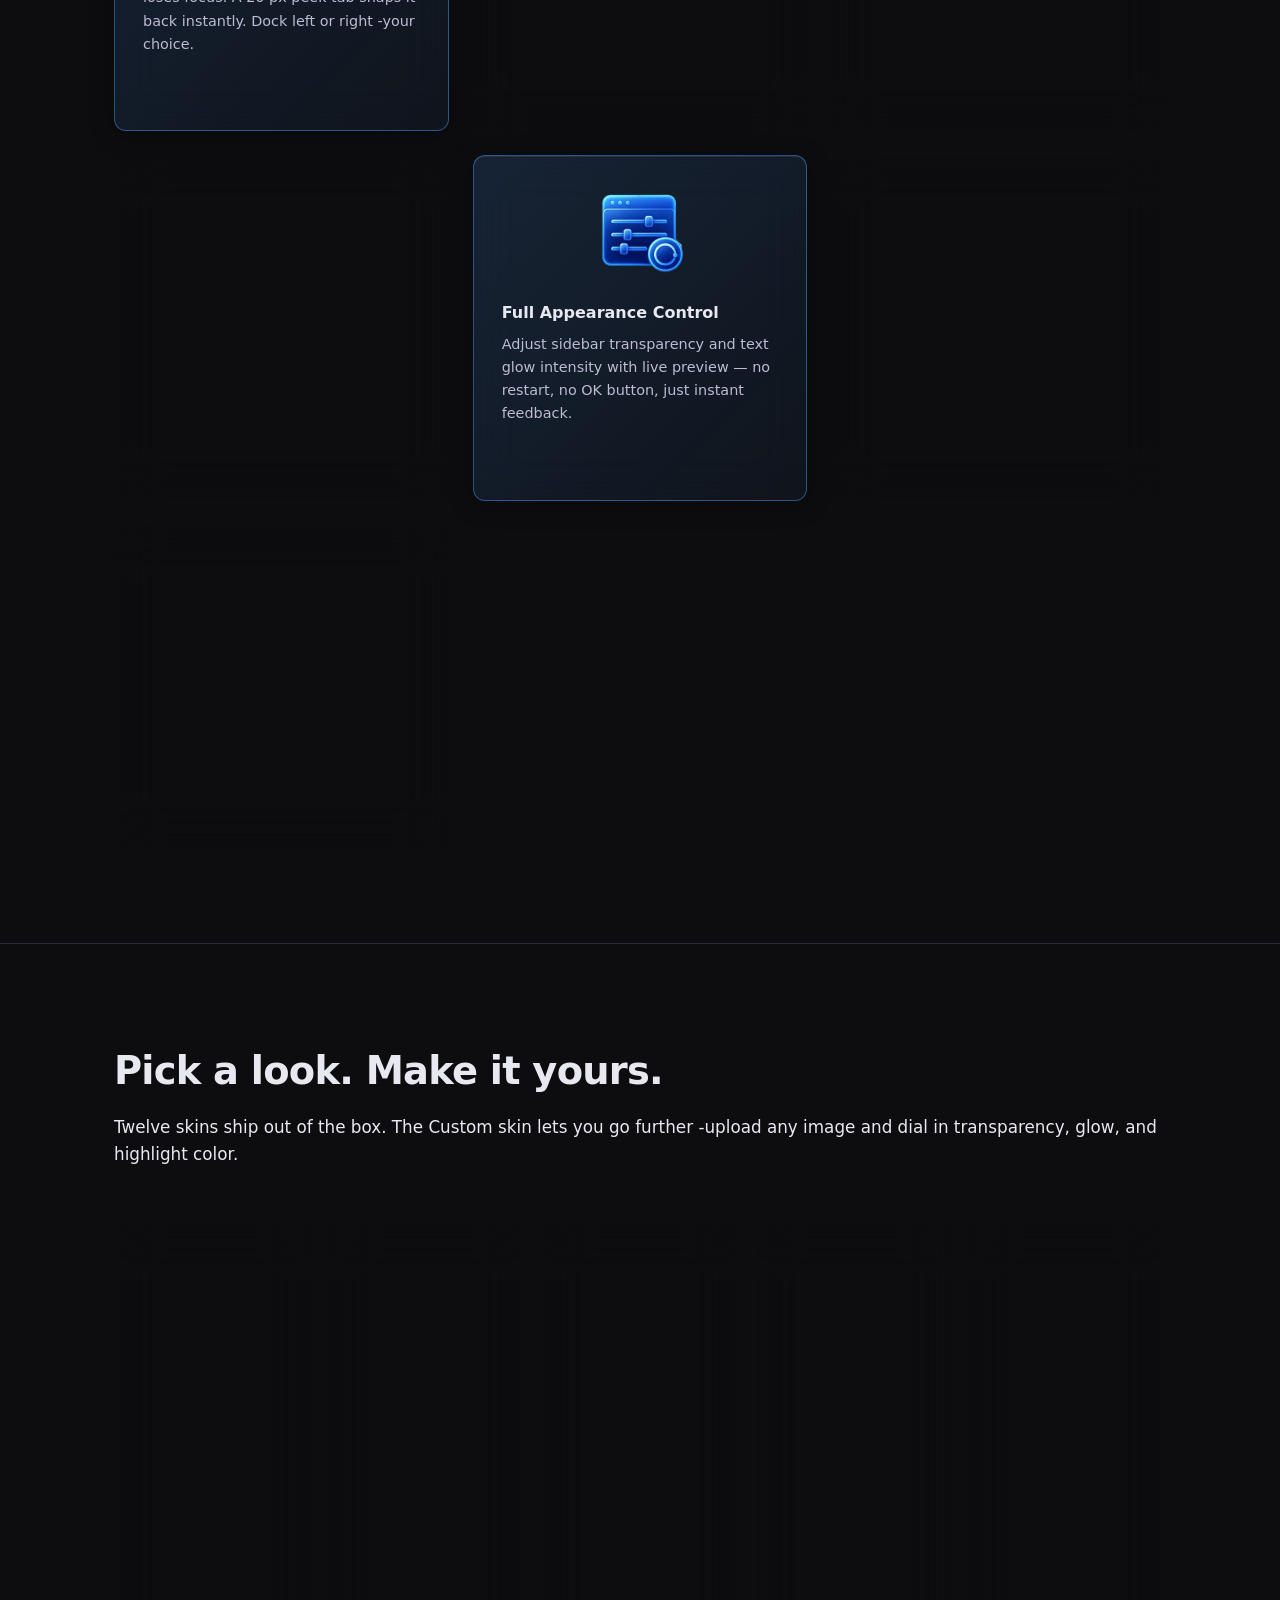
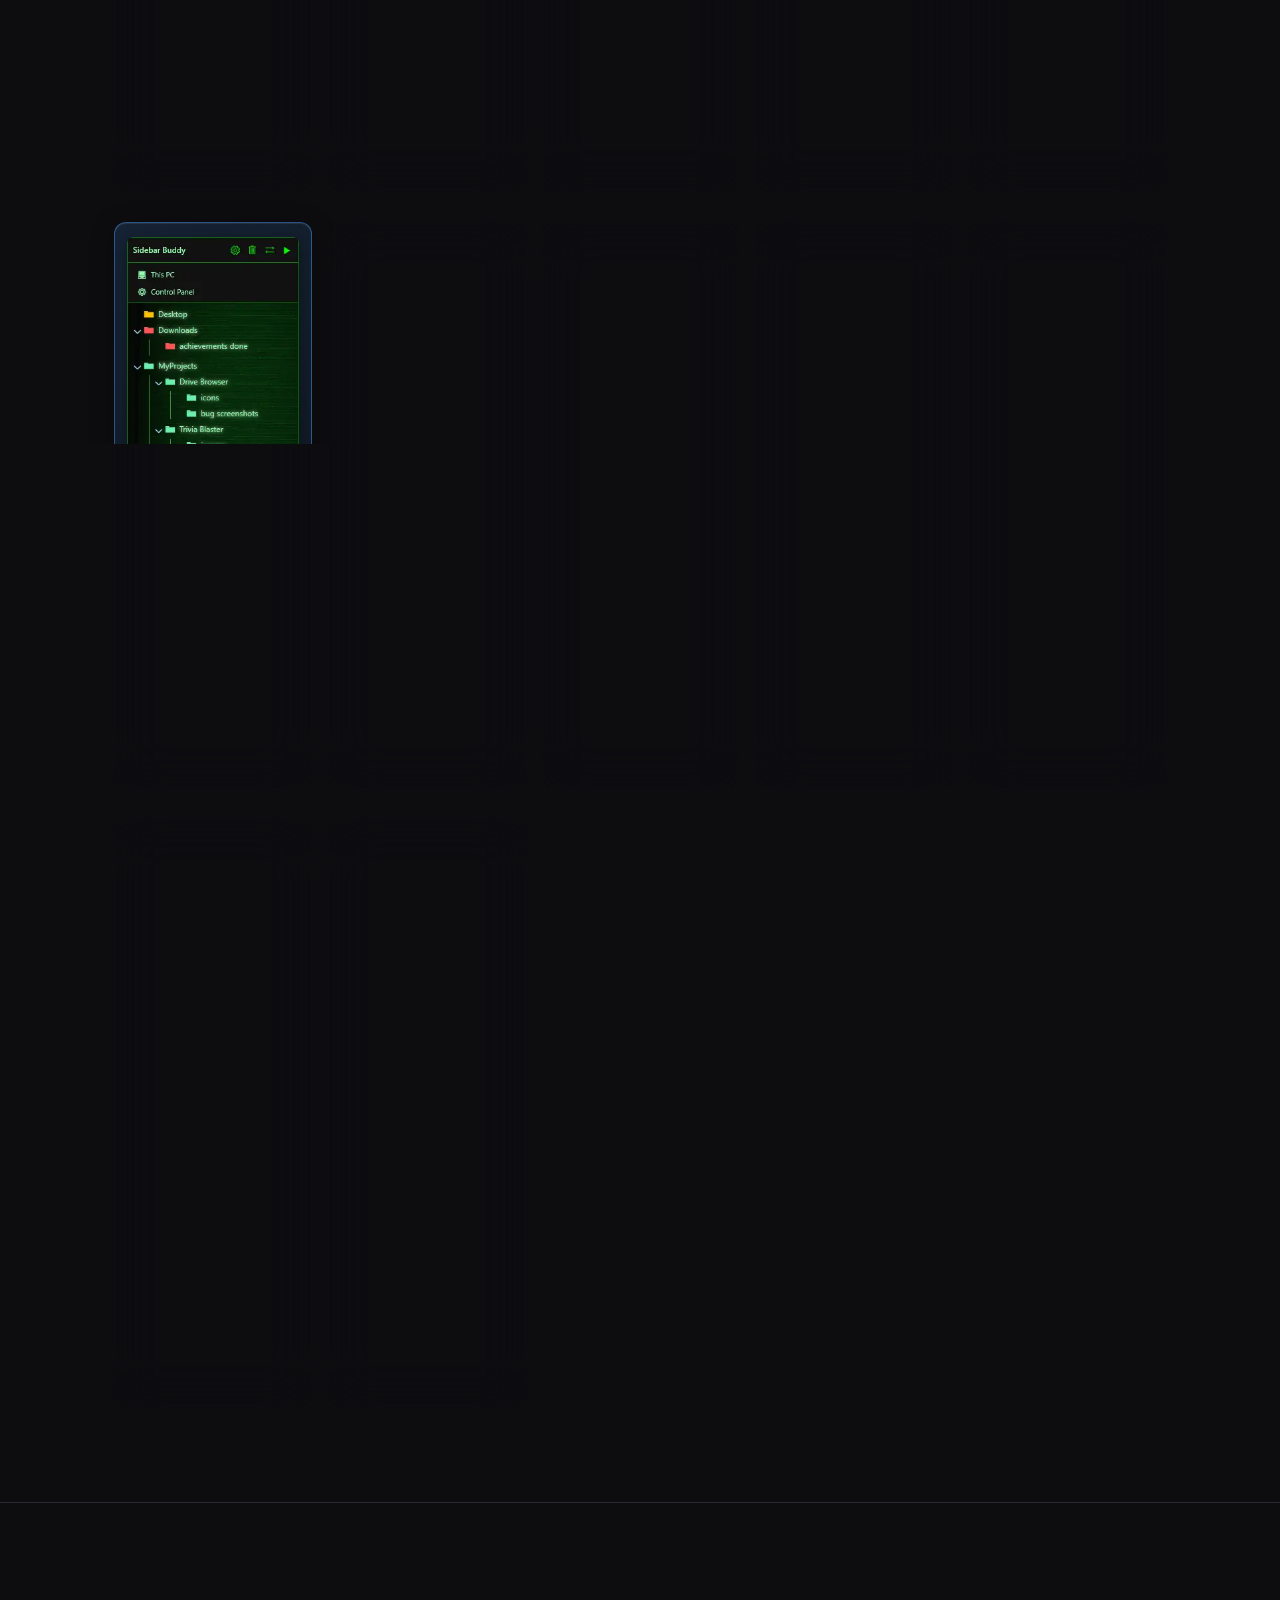
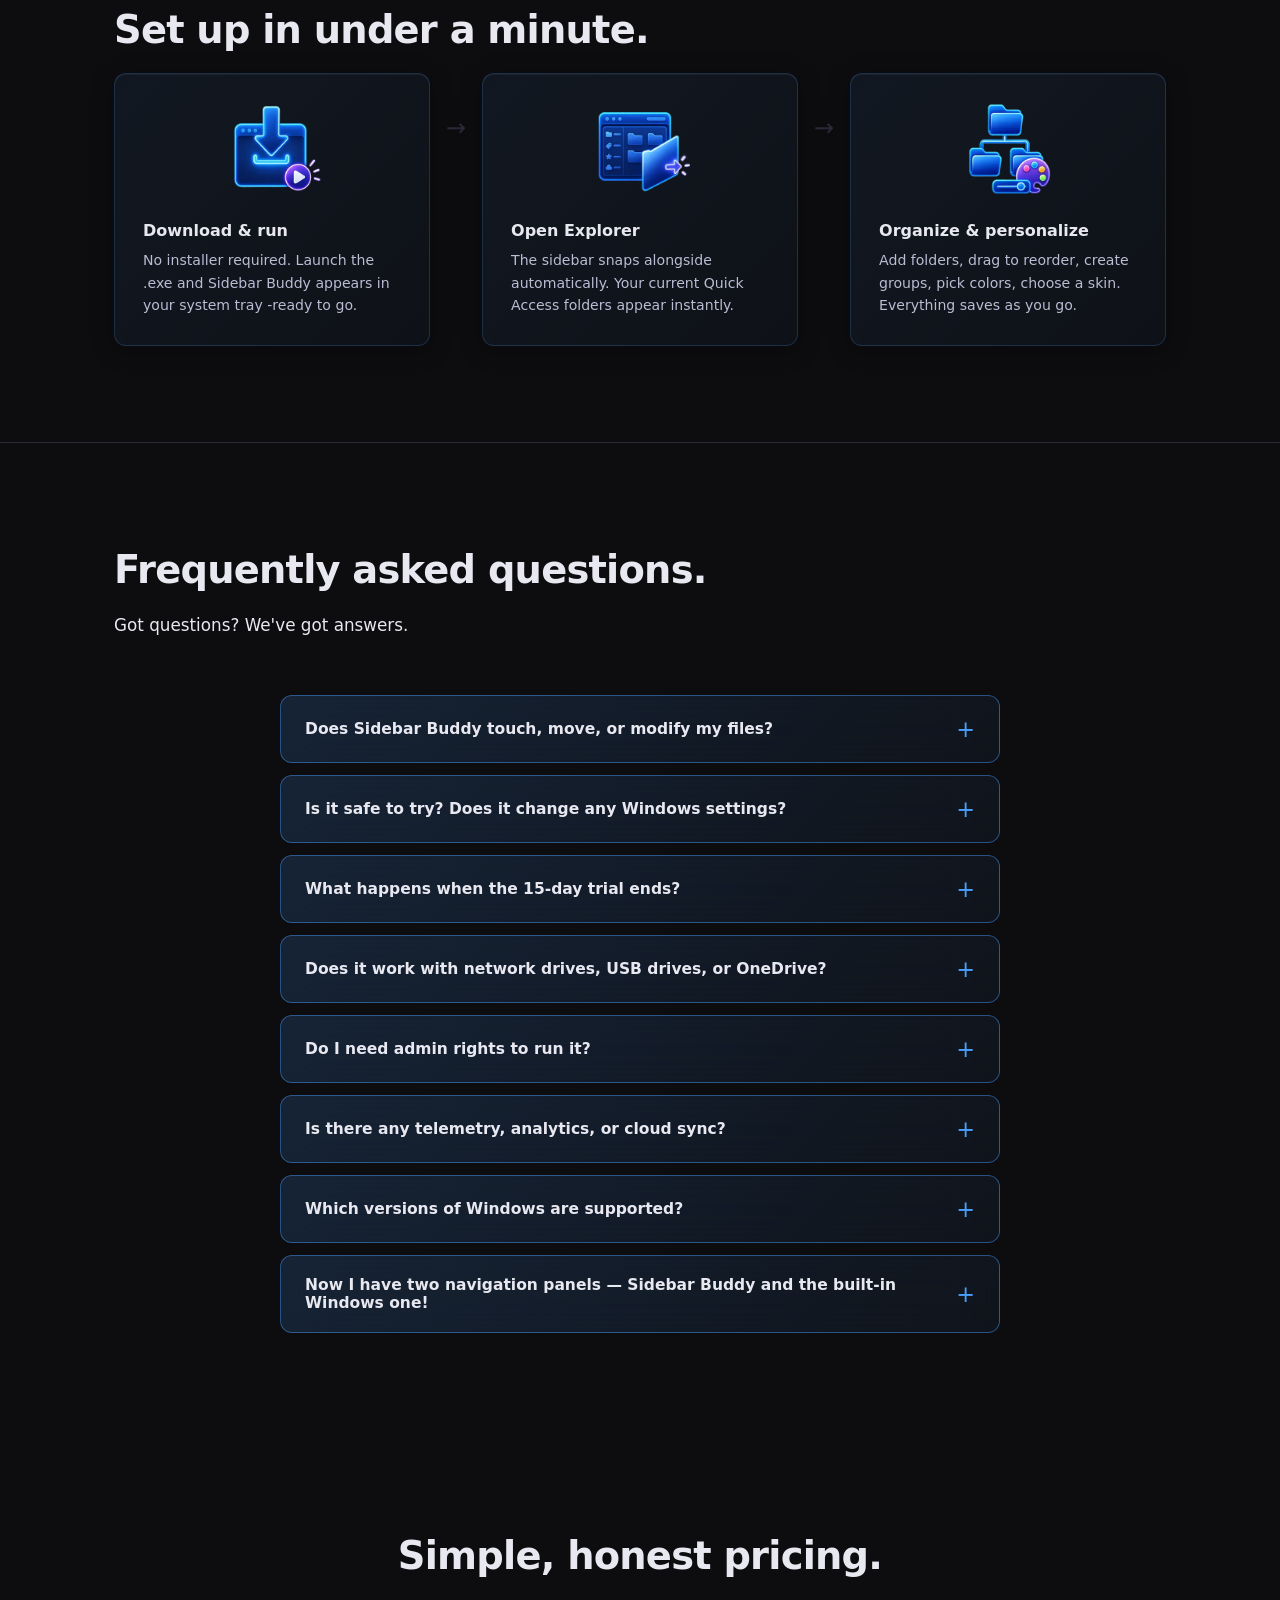
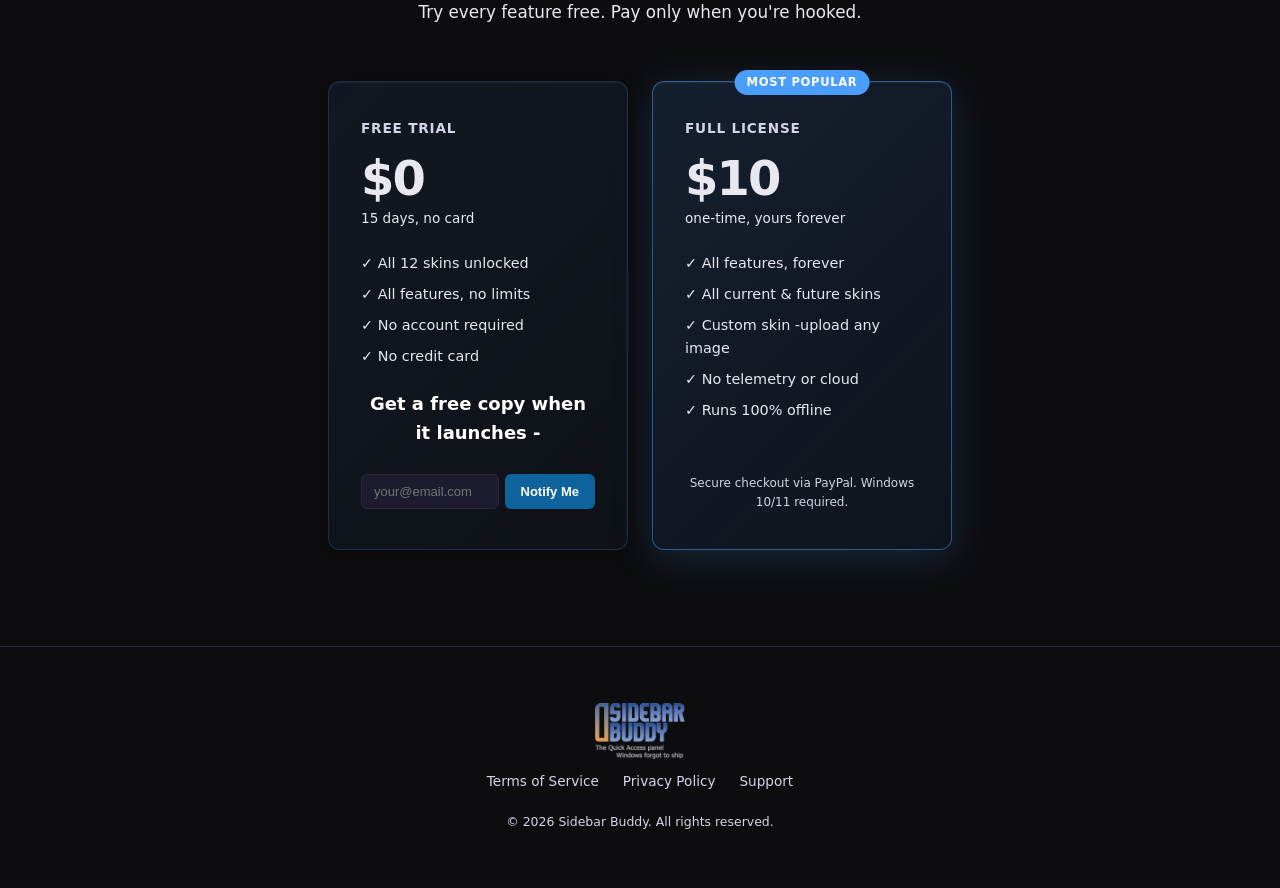
==== commit 1c19c48a: "License UX, PayPal sandbox fix, account/support pages, email redesign App: - TrialExpiredWindow: act" ====
--- a/site/index.html
+++ b/site/index.html
@@ -22,8 +22,7 @@
   <nav>
     <div class="nav-inner">
       <div class="logo">
-        <span class="logo-icon">&#128193;</span>
-        <span class="logo-text">Sidebar<strong>Buddy</strong></span>
+        <img src="logo/logo_sideBarBuddyIcon_Horiz.webp" alt="Sidebar Buddy" style="height:32px;width:auto;display:block;">
       </div>
       <div class="nav-links">
         <a href="#features">Features</a>
@@ -419,7 +418,8 @@
         style: { color: 'blue', shape: 'rect', label: 'pay', height: 45 },
         createOrder: function(data, actions) {
           return actions.order.create({
-            purchase_units: [{ description: 'Sidebar Buddy License', amount: { value: '10.00', currency_code: 'USD' } }]
+            purchase_units: [{ description: 'Sidebar Buddy License', amount: { value: '10.00', currency_code: 'USD' } }],
+            application_context: { return_url: 'https://sidebarbuddy.com/', cancel_url: 'https://sidebarbuddy.com/#pricing' }
           });
         },
         onApprove: function(data, actions) {
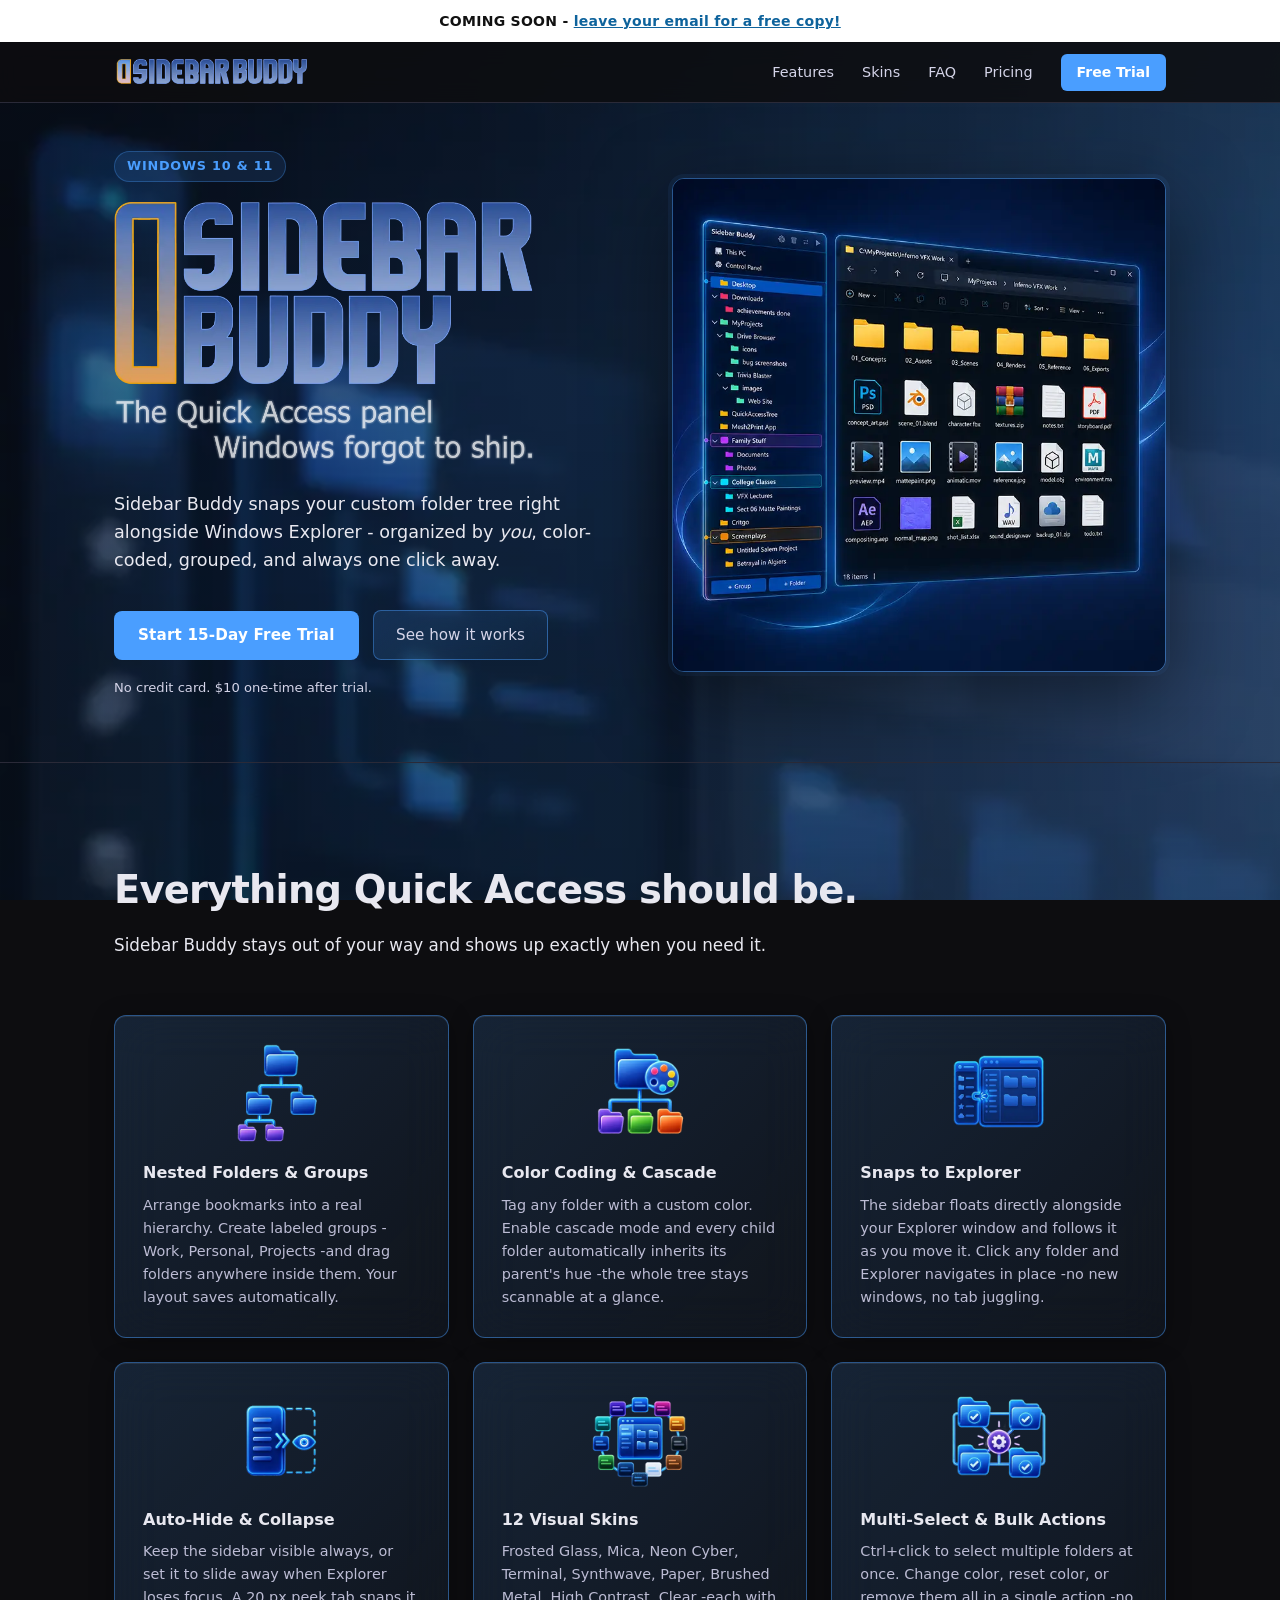
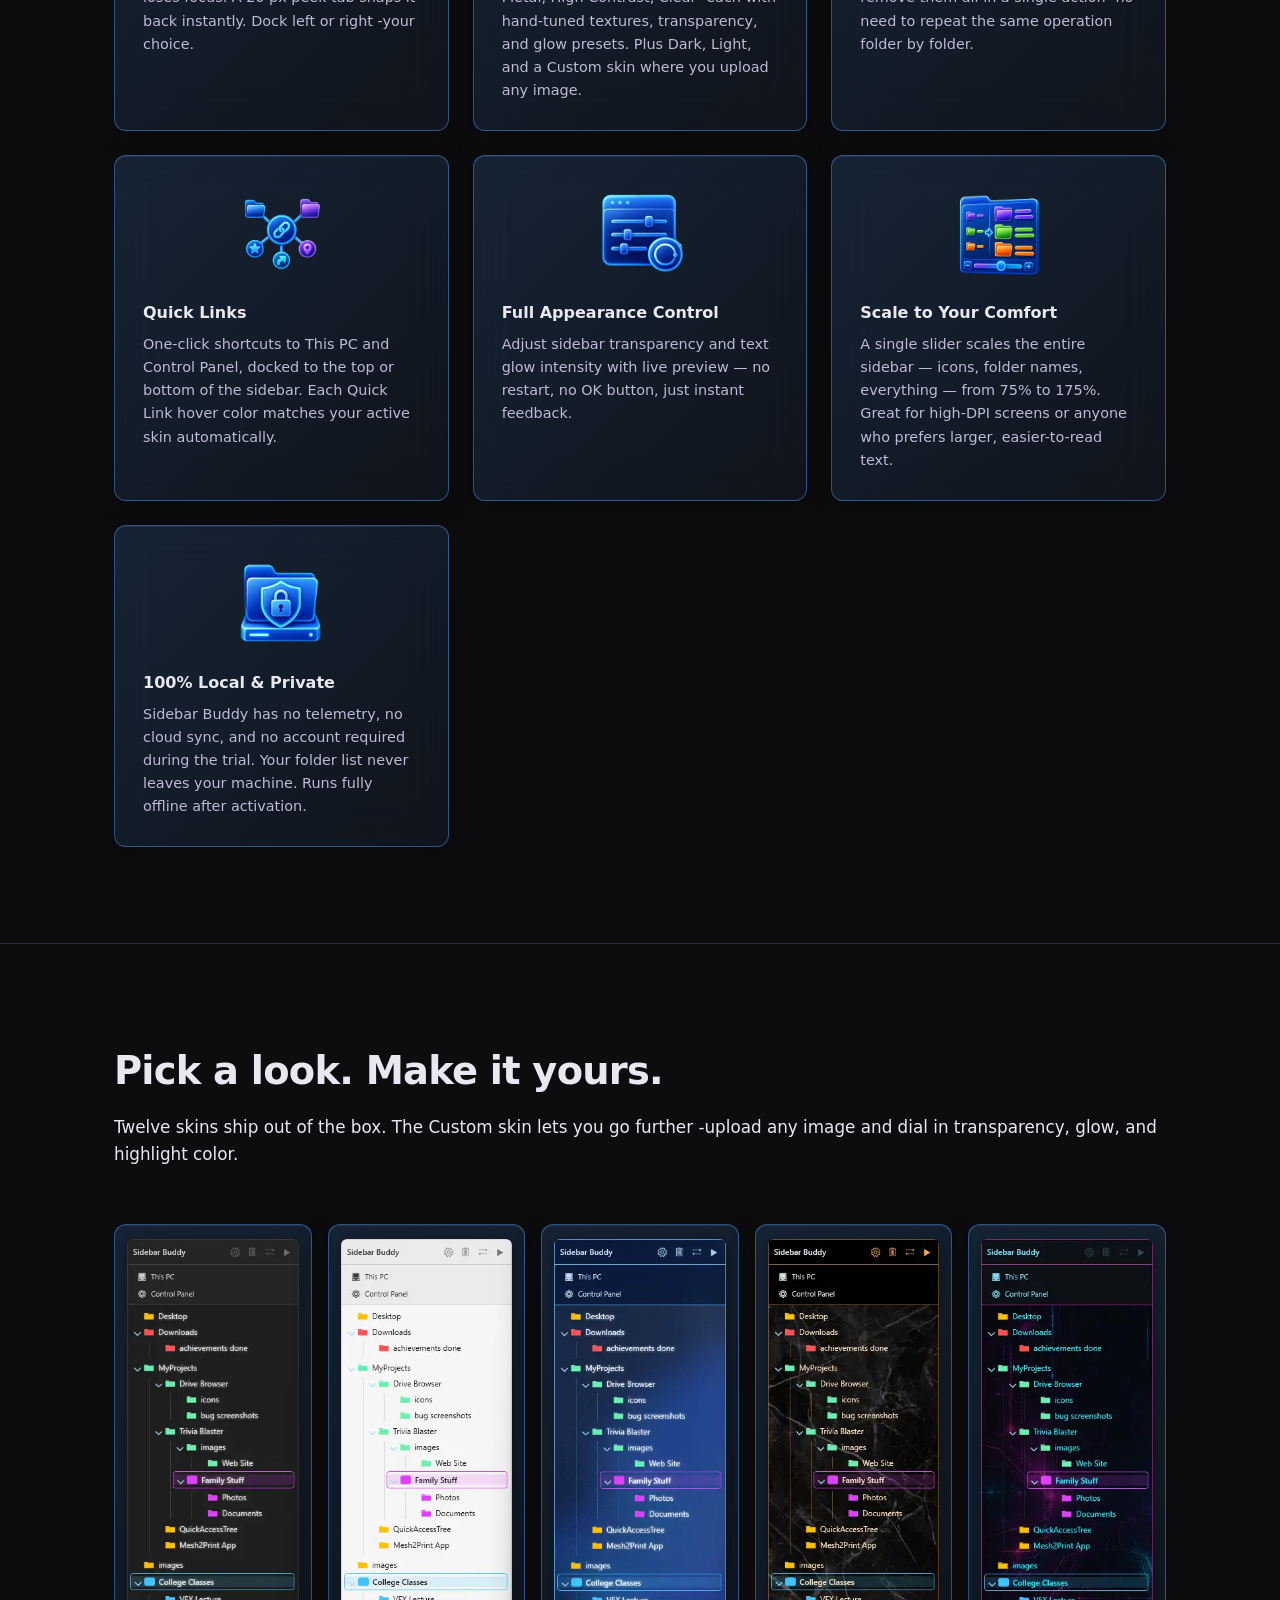
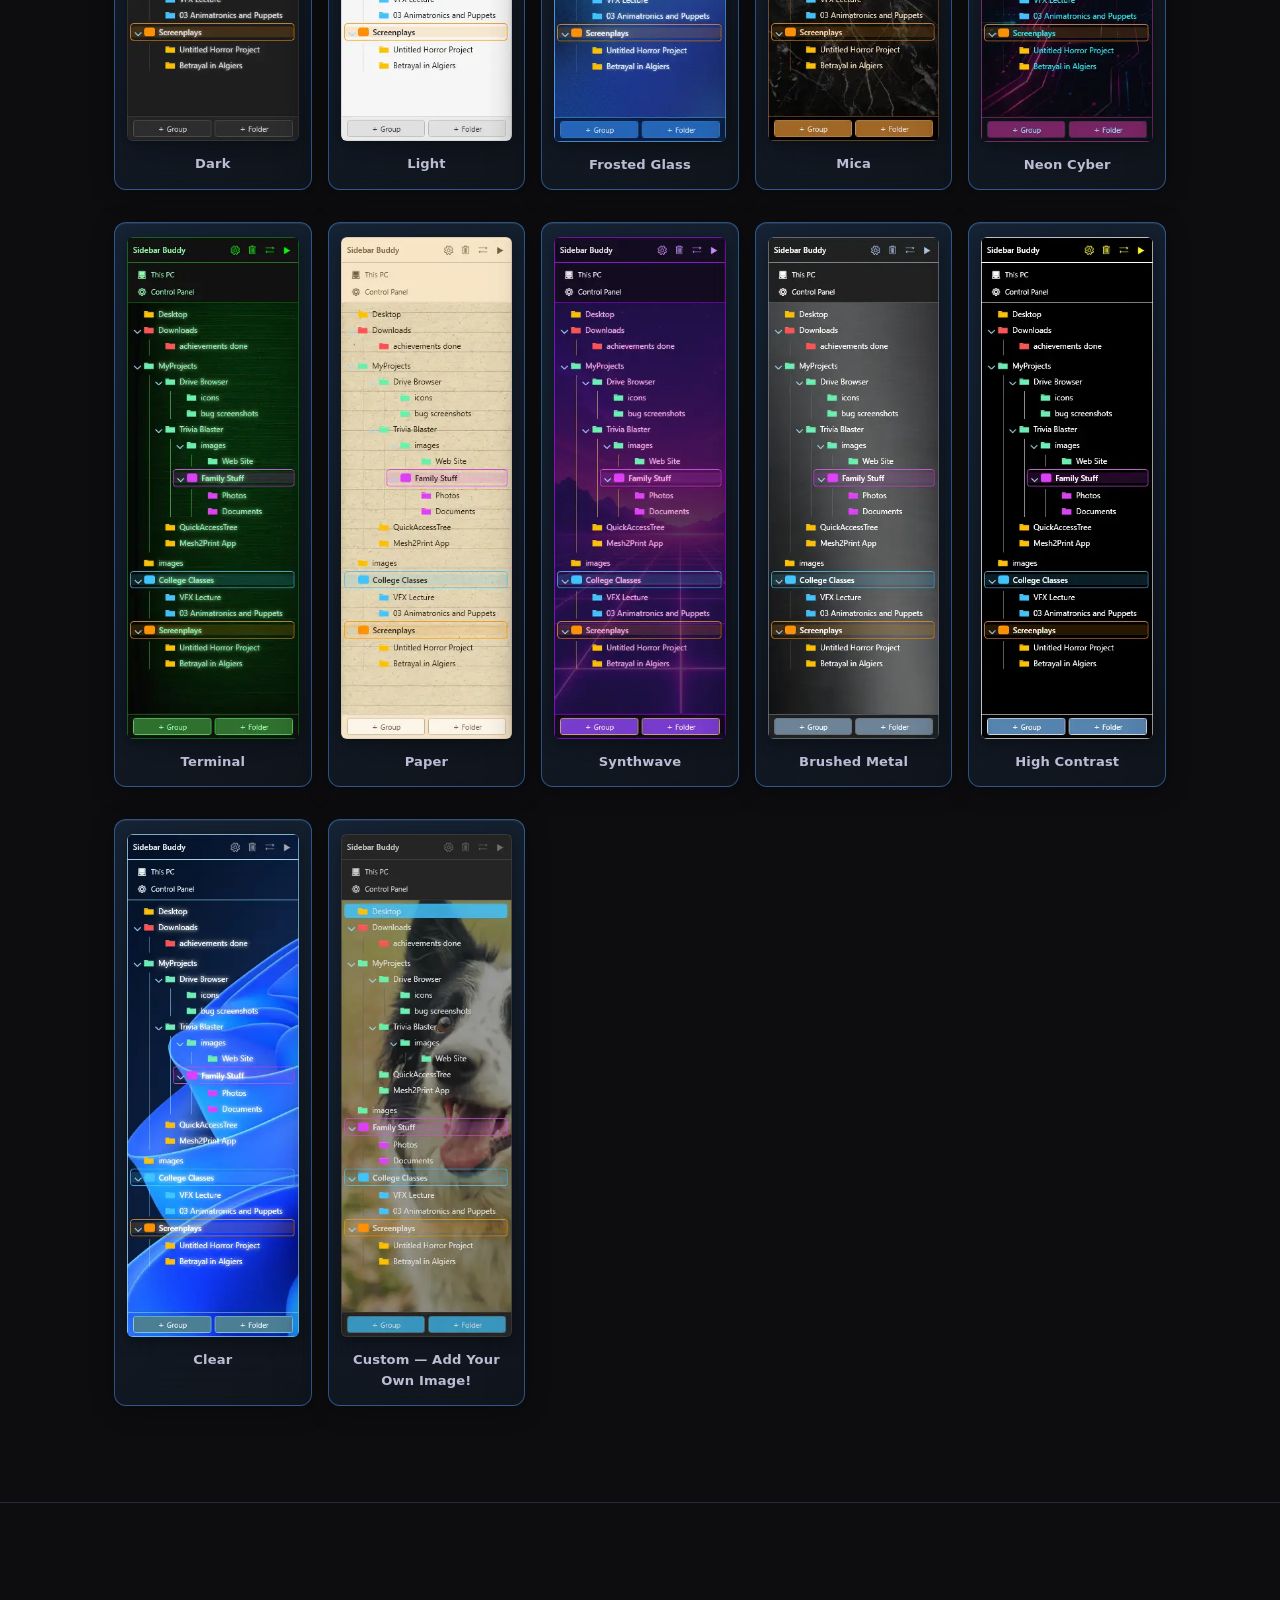
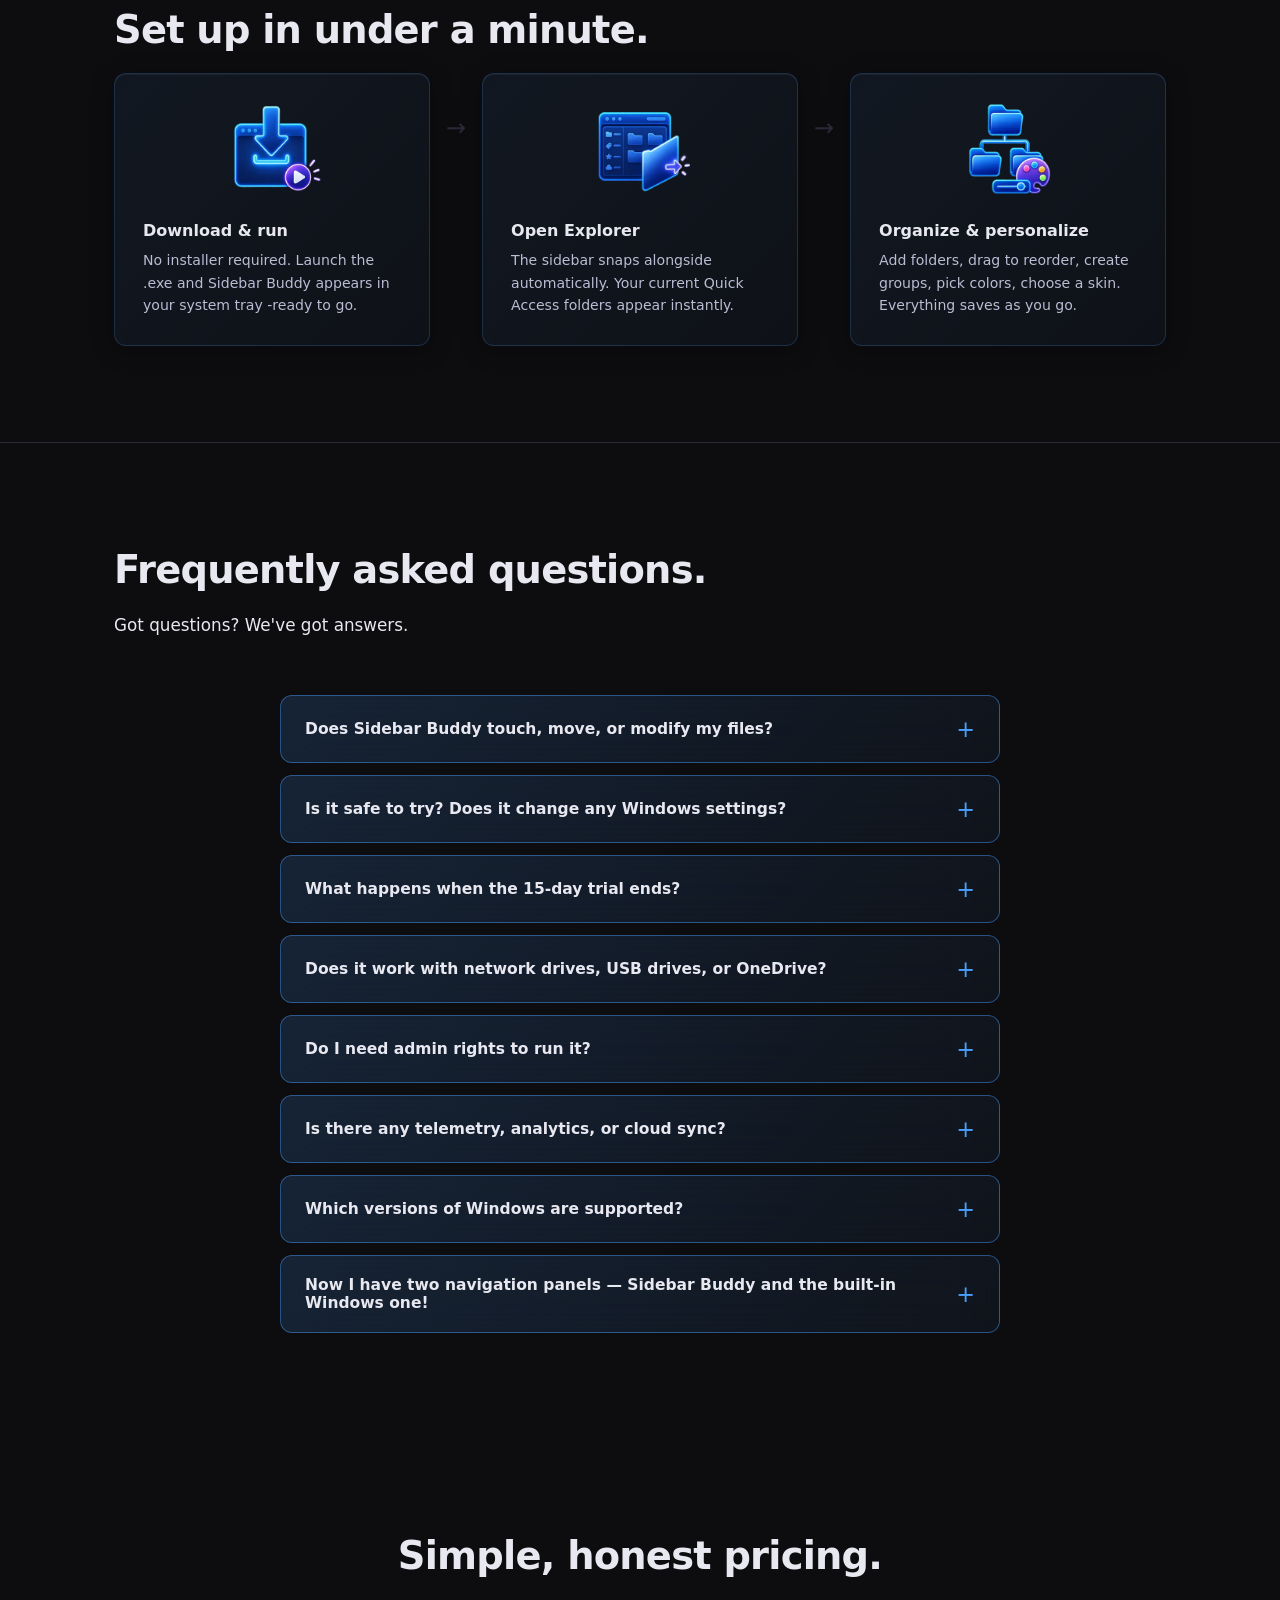
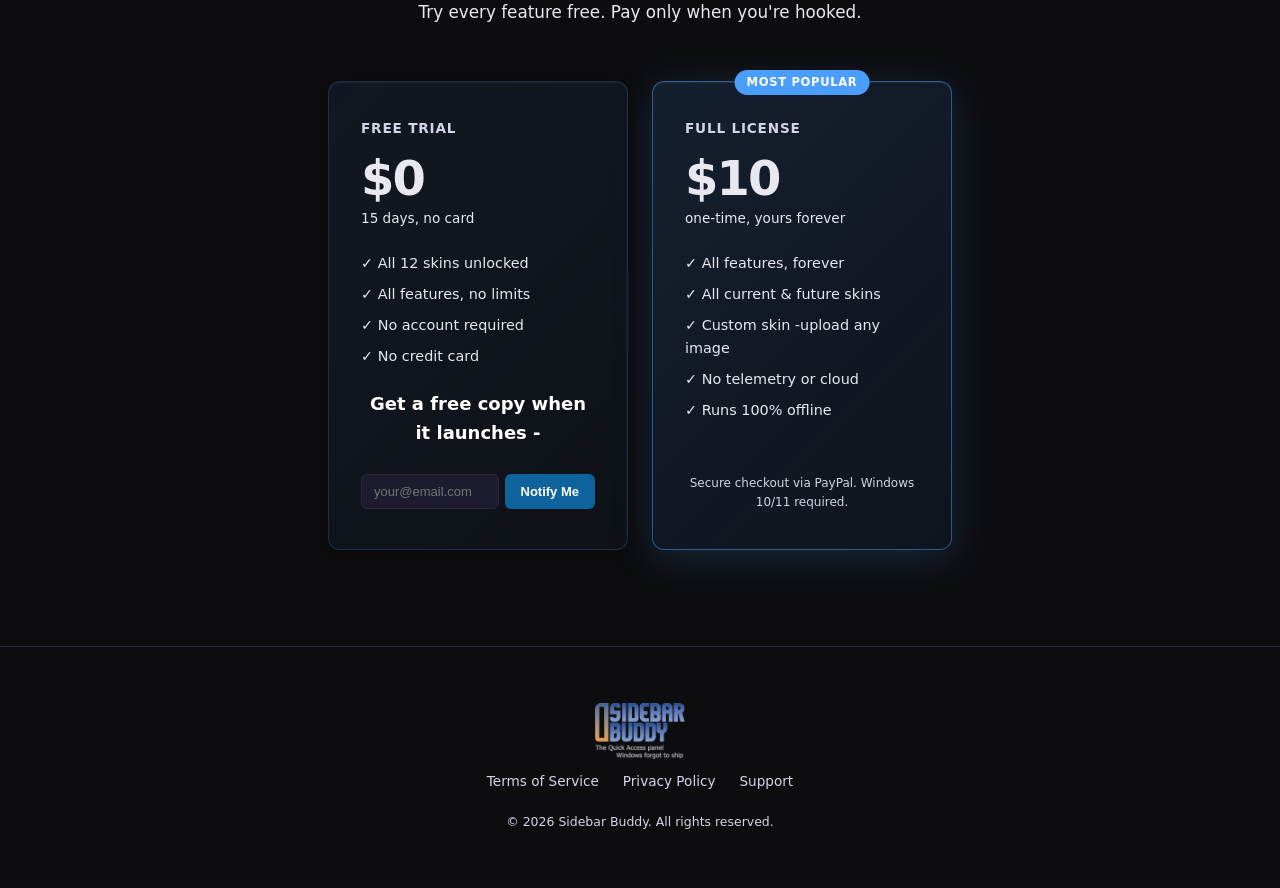
==== commit 2fd3b04b: "v1.0.1: bug fixes, branded emails, icon update, Explorer reattach fix - Fix: folder links break afte" ====
--- a/site/index.html
+++ b/site/index.html
@@ -5,7 +5,7 @@
   <meta name="viewport" content="width=device-width, initial-scale=1.0" />
   <title>Sidebar Buddy -The Quick Access panel Windows forgot to ship</title>
   <link rel="stylesheet" href="style.css" />
-  <script src="https://www.paypal.com/sdk/js?client-id=AcgIcxPGIT9TZ-d9h6Z8a8TgQX5p9WndTYBDWPZGFbltmv3NpVhUG56VIlyXpgs7mgYpV2ZptRloLBcs&currency=USD"></script>
+  <script src="https://www.paypal.com/sdk/js?client-id=AQjI7ybj9m9OBeYxxLC4VioagxClfxHOR7LGLOx6NZytFd0zzFPS-uiMxNPFzY2wHShGeGMt173Lv67K&currency=USD"></script>
 </head>
 <body>
 
@@ -476,7 +476,7 @@
   </script>
   <script>
     window.addEventListener('scroll', () => {
-      document.documentElement.style.setProperty('--parallax-y', `${-window.scrollY * 0.4}px`);
+      document.documentElement.style.setProperty('--parallax-y', `${-window.scrollY * 0.3}px`);
     }, { passive: true });
   </script>
   <script>
--- a/site/style.css
+++ b/site/style.css
@@ -31,7 +31,7 @@
   inset: 0;
   background:
     linear-gradient(rgba(13, 13, 16, 0.5), rgba(13, 13, 16, 0.5)),
-    url('bgForParallax.webp') center var(--parallax-y, 0px) / cover no-repeat;
+    url('bgForParallax.webp') center var(--parallax-y, 0px) / 100% auto repeat-y;
   pointer-events: none;
   z-index: 0;
 }
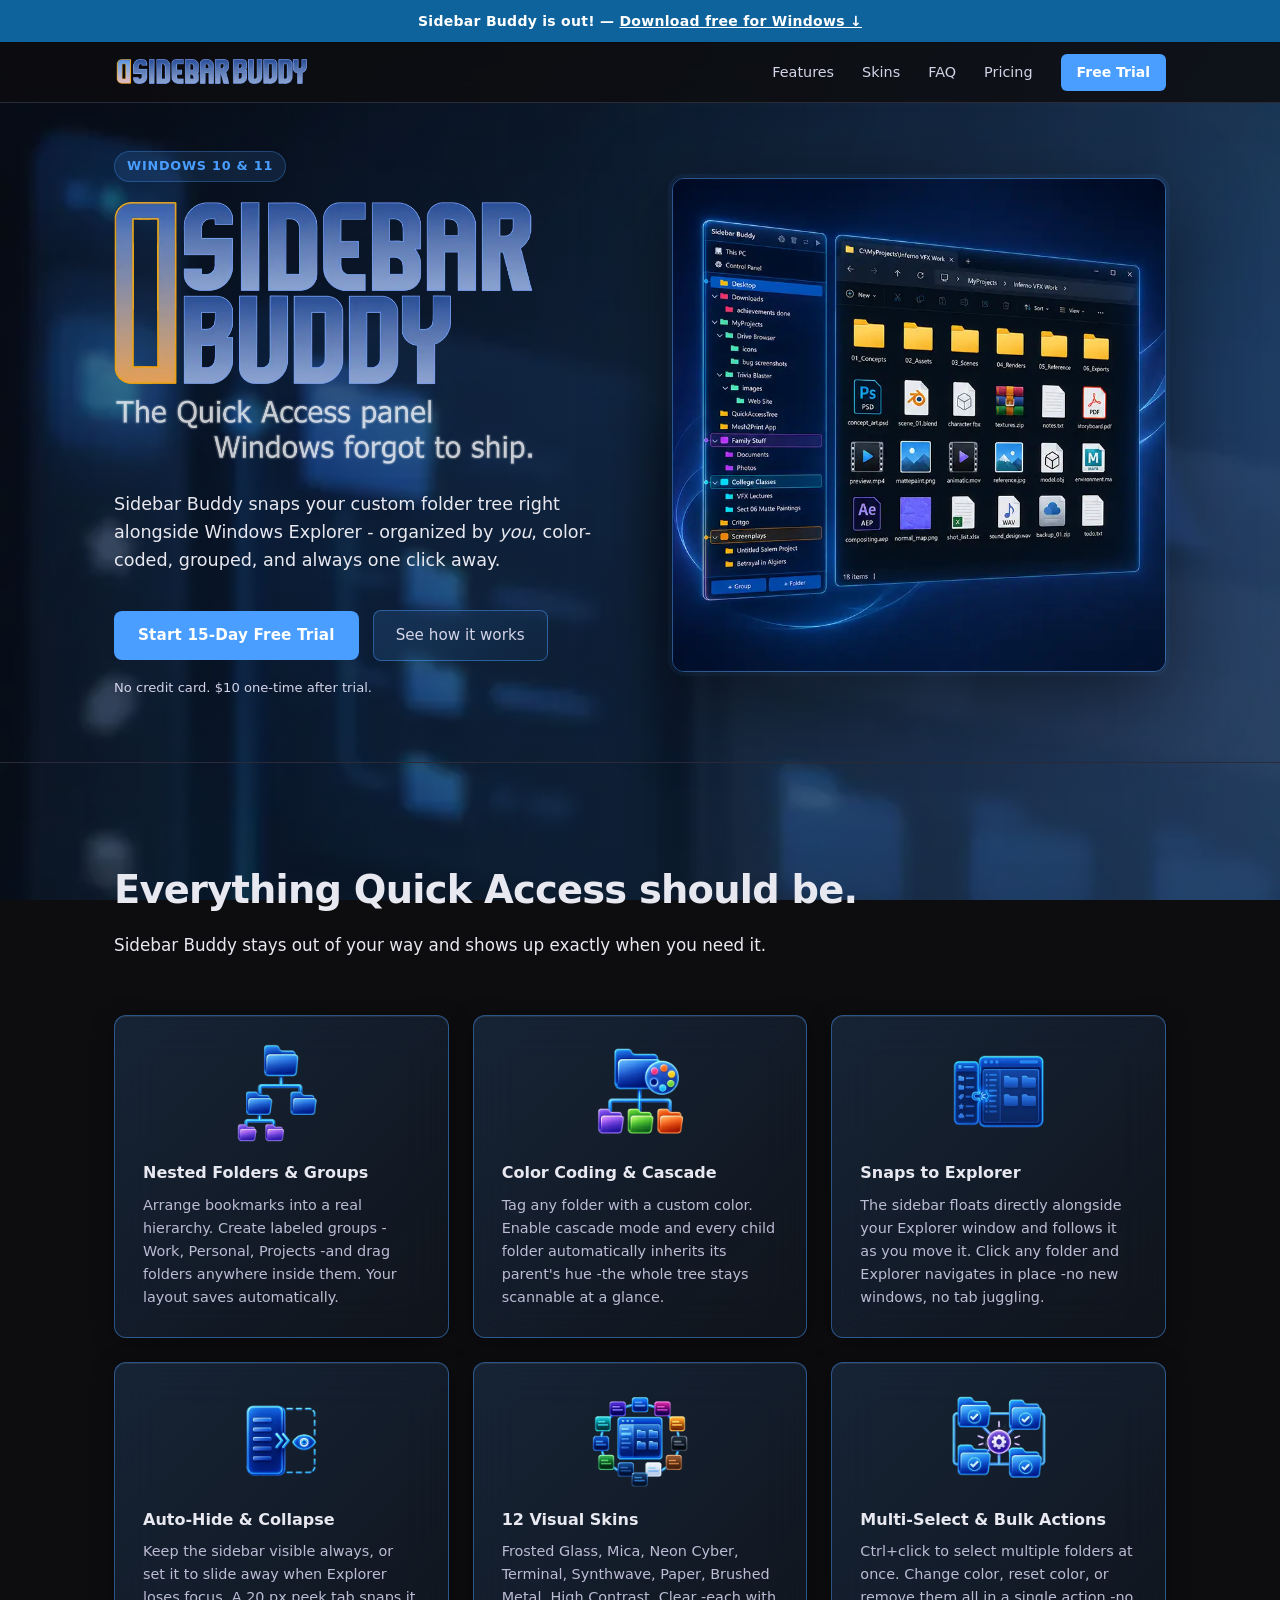
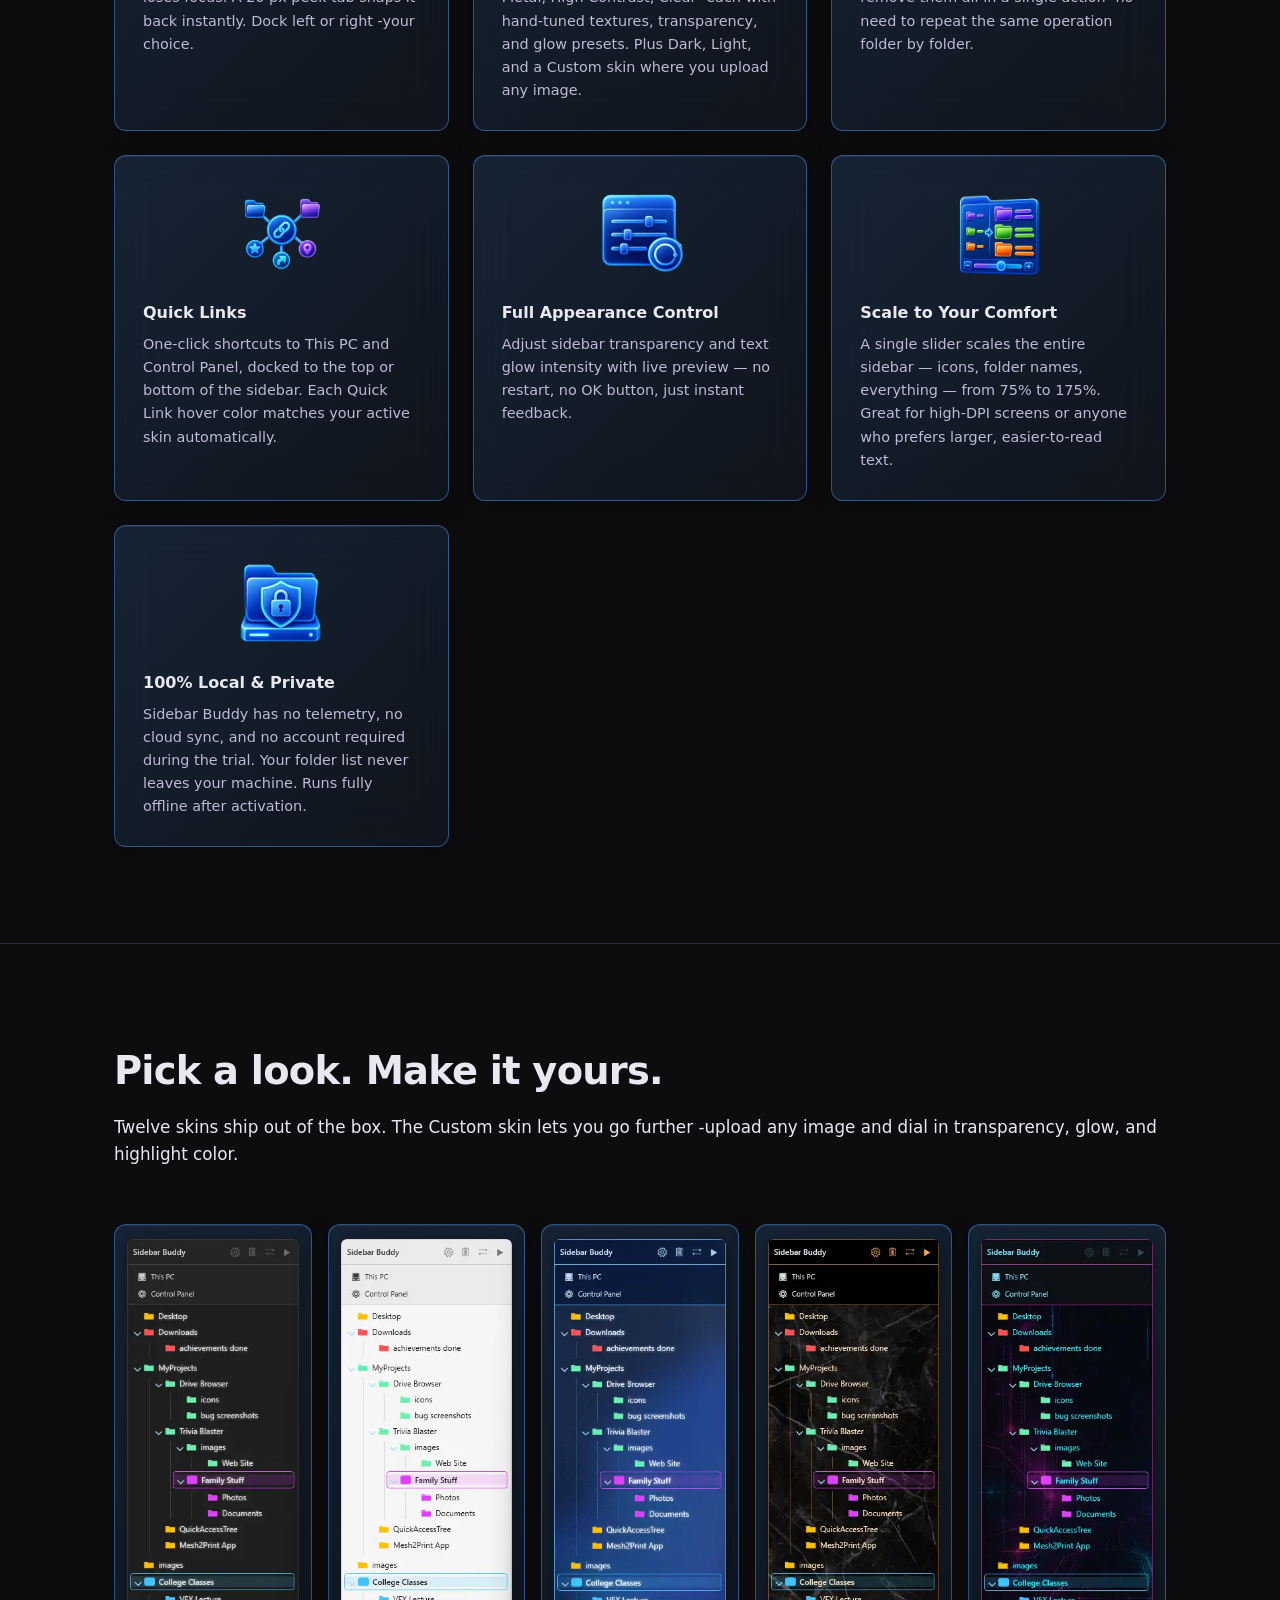
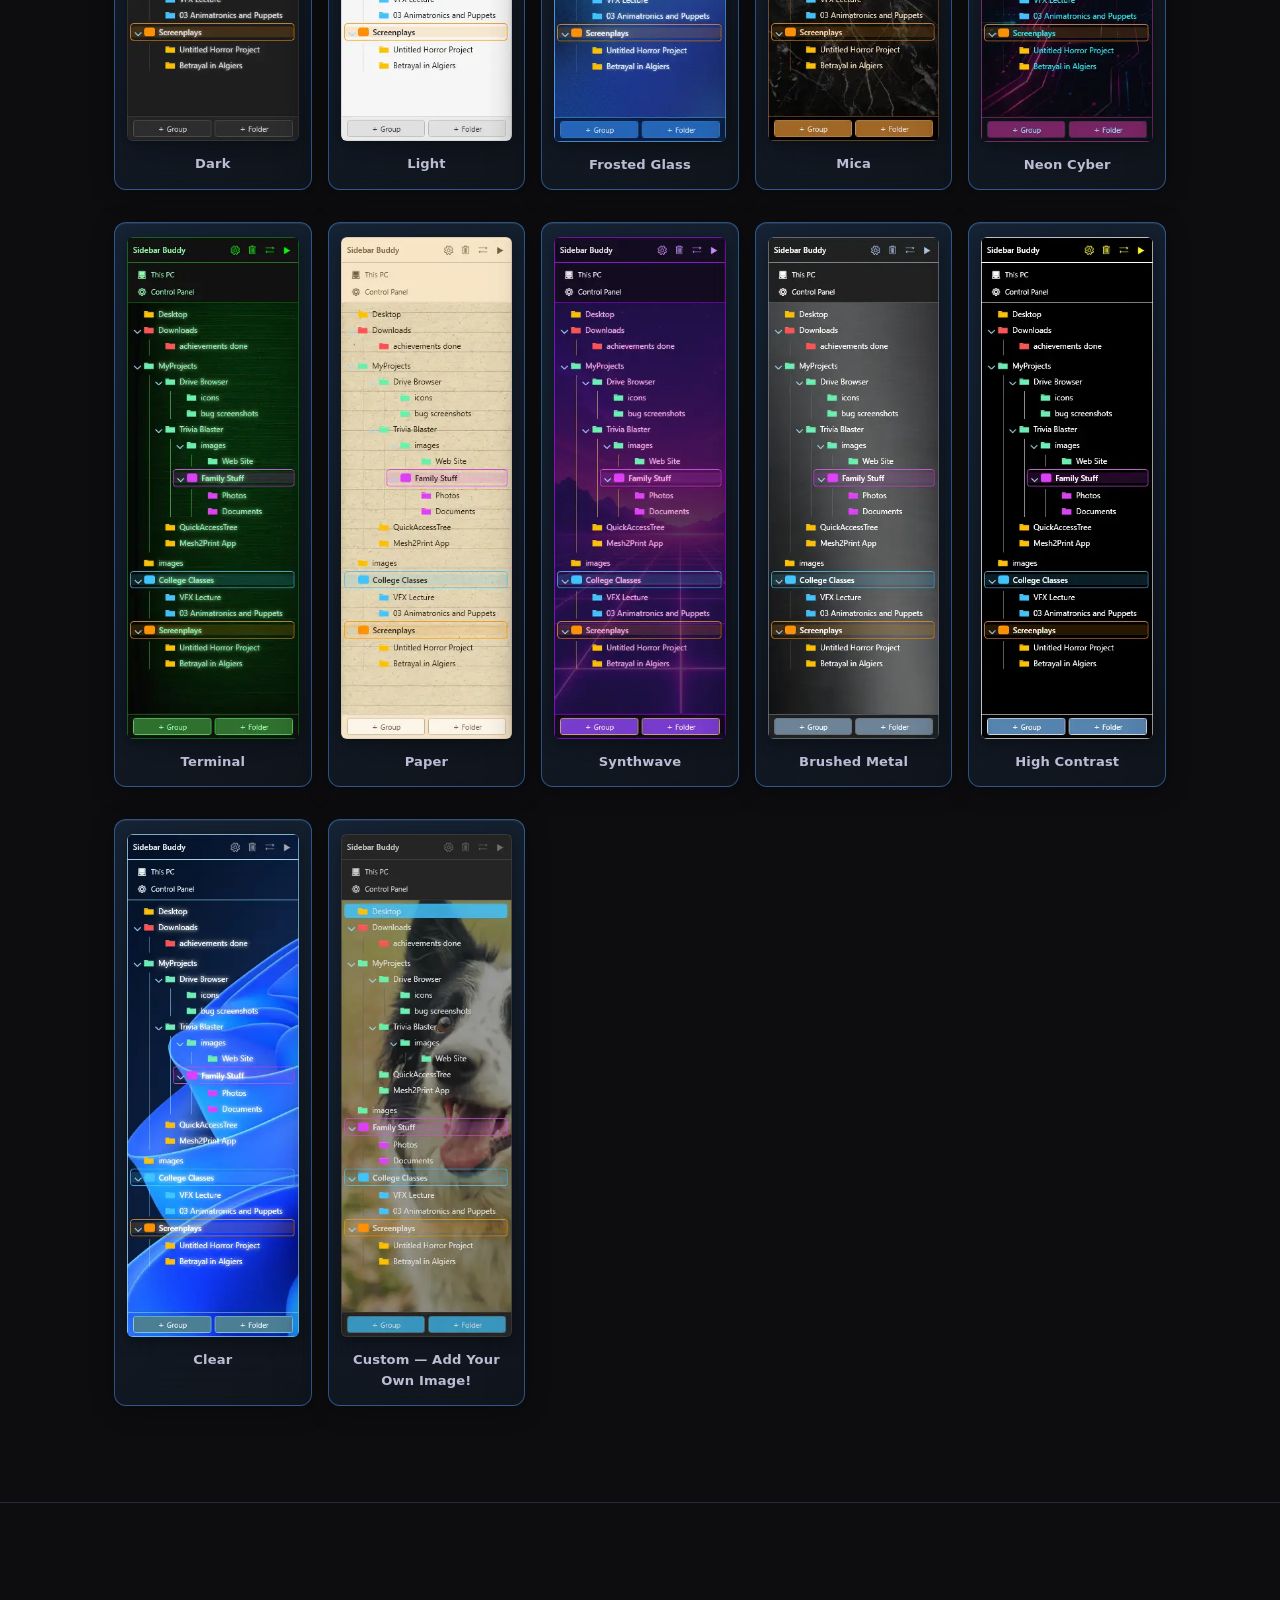
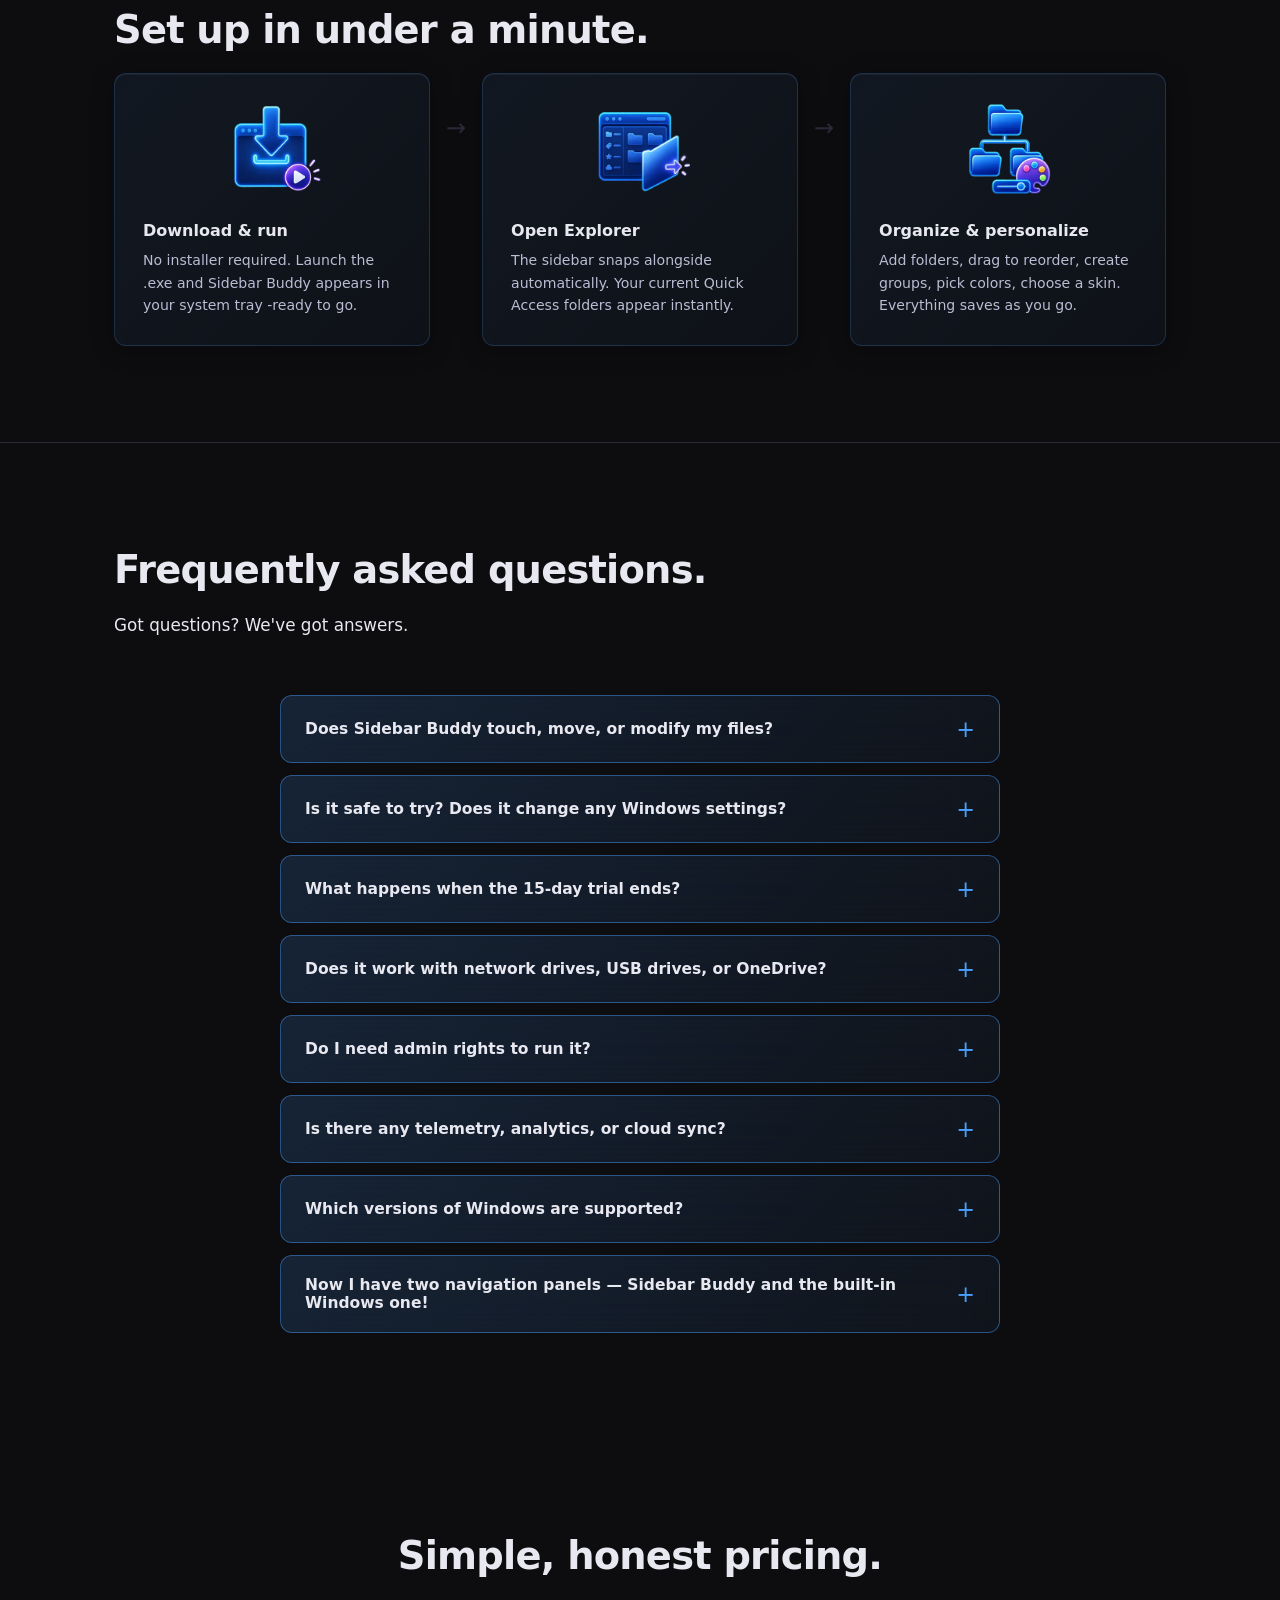
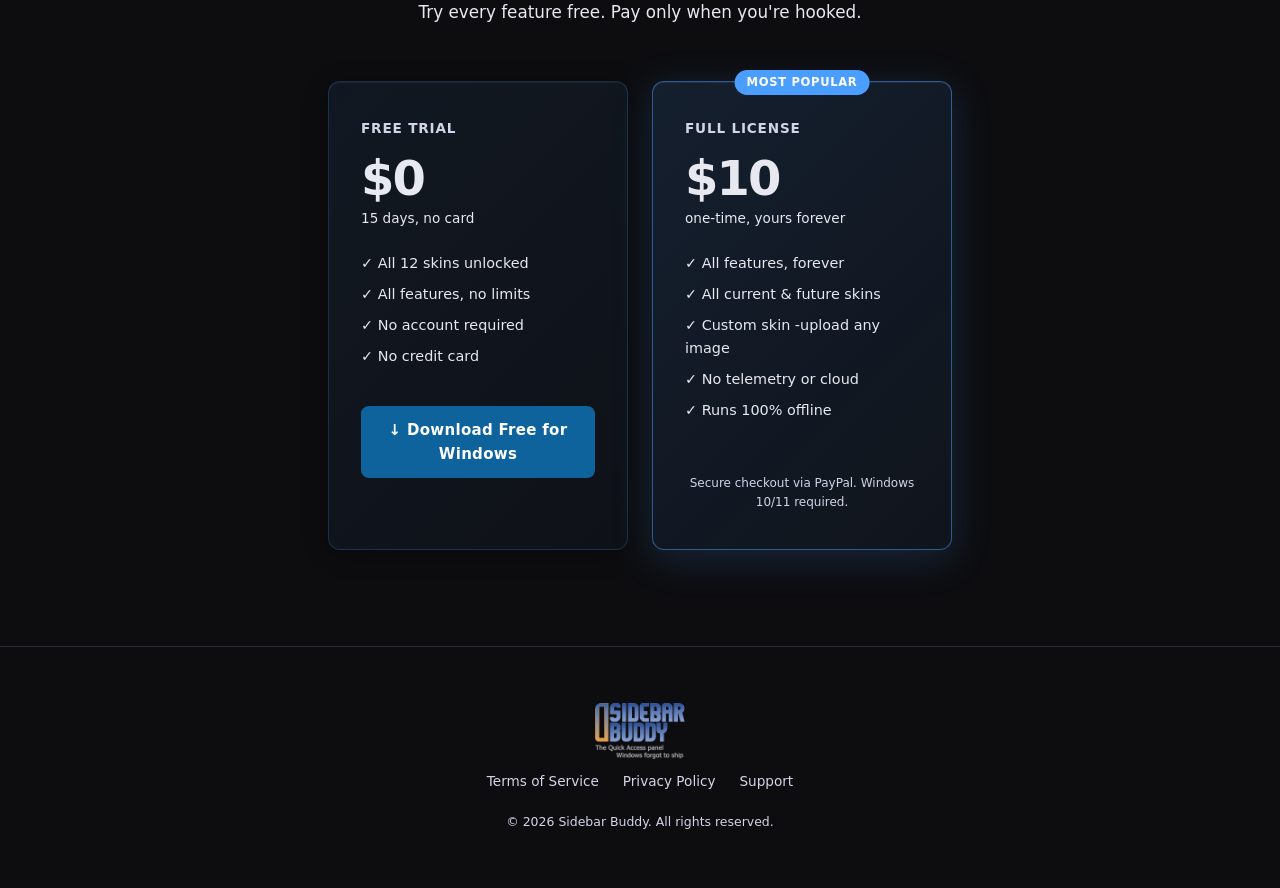
==== commit 6c228179: "Admin: clickable activation details + Trial Installs MAC/device ID; Site: launch download banner - A" ====
--- a/site/index.html
+++ b/site/index.html
@@ -9,12 +9,11 @@
 </head>
 <body>
 
-  <!-- COMING SOON BANNER -->
-  <div style="background:#ffffff;color:#111;text-align:center;padding:10px 16px;font-size:14px;font-weight:600;letter-spacing:0.02em;position:sticky;top:0;z-index:1000;box-shadow:0 1px 0 rgba(0,0,0,0.1);">
-    COMING SOON -
-    <a href="#pricing" onclick="setTimeout(()=>{document.getElementById('notify-email').focus()},400)"
-       style="color:#0e639c;text-decoration:underline;cursor:pointer;">
-      leave your email for a free copy!
+  <!-- DOWNLOAD BANNER -->
+  <div style="background:#0e639c;color:#fff;text-align:center;padding:10px 16px;font-size:14px;font-weight:600;letter-spacing:0.02em;position:sticky;top:0;z-index:1000;box-shadow:0 1px 0 rgba(0,0,0,0.15);">
+    Sidebar Buddy is out! &mdash;
+    <a href="/download" style="color:#fff;text-decoration:underline;cursor:pointer;">
+      Download free for Windows &darr;
     </a>
   </div>
 
@@ -285,20 +284,12 @@
             <li>&#10003; No account required</li>
             <li>&#10003; No credit card</li>
           </ul>
-          <p style="font-size:18px;font-weight:700;color:#ffffff;margin:0 0 12px;text-align:center;">
-            Get a free copy when it launches -
-          </p>
-          <form id="notify-form" style="display:flex;gap:6px;">
-            <input id="notify-email" type="email" placeholder="your@email.com" required
-              style="flex:1;min-width:0;background:#1c1c2e;border:1px solid #2a2a3e;border-radius:6px;
-                     color:#e0e0e0;font-size:13px;padding:9px 12px;outline:none;"/>
-            <button type="submit"
-              style="background:#0e639c;color:#fff;border:none;border-radius:6px;
-                     font-size:13px;font-weight:600;padding:9px 16px;cursor:pointer;white-space:nowrap;">
-              Notify Me
-            </button>
-          </form>
-          <p id="notify-msg" style="display:none;font-size:12px;text-align:center;margin:8px 0 0;"></p>
+          <a href="/download"
+             style="display:block;background:#0e639c;color:#fff;text-align:center;text-decoration:none;
+                    font-size:15px;font-weight:700;border-radius:8px;padding:12px 20px;margin-top:16px;
+                    letter-spacing:0.02em;">
+            &#8595; Download Free for Windows
+          </a>
         </div>
 
         <div class="pricing-card full featured">
@@ -517,35 +508,6 @@
       if (e.key === 'Escape') closeTosModal();
     });
   </script>
-  <script>
-    document.getElementById('notify-form').addEventListener('submit', function(e) {
-      e.preventDefault();
-      const email = document.getElementById('notify-email').value.trim();
-      const msg   = document.getElementById('notify-msg');
-      fetch('notify.php', {
-        method: 'POST',
-        headers: { 'Content-Type': 'application/json' },
-        body: JSON.stringify({ email })
-      })
-      .then(r => r.json())
-      .then(data => {
-        this.style.display = 'none';
-        msg.style.display  = 'block';
-        if (data.success) {
-          msg.style.color   = '#6fcf97';
-          msg.textContent   = "You're on the list! We'll send your free copy when it launches.";
-        } else {
-          msg.style.color   = '#ff6b6b';
-          msg.textContent   = data.error || 'Something went wrong. Please try again.';
-        }
-      })
-      .catch(() => {
-        msg.style.display = 'block';
-        msg.style.color   = '#ff6b6b';
-        msg.textContent   = 'Something went wrong. Please try again.';
-      });
-    });
-  </script>
 
   <!-- Skin lightbox -->
   <div class="skin-lightbox" id="skinLightbox">
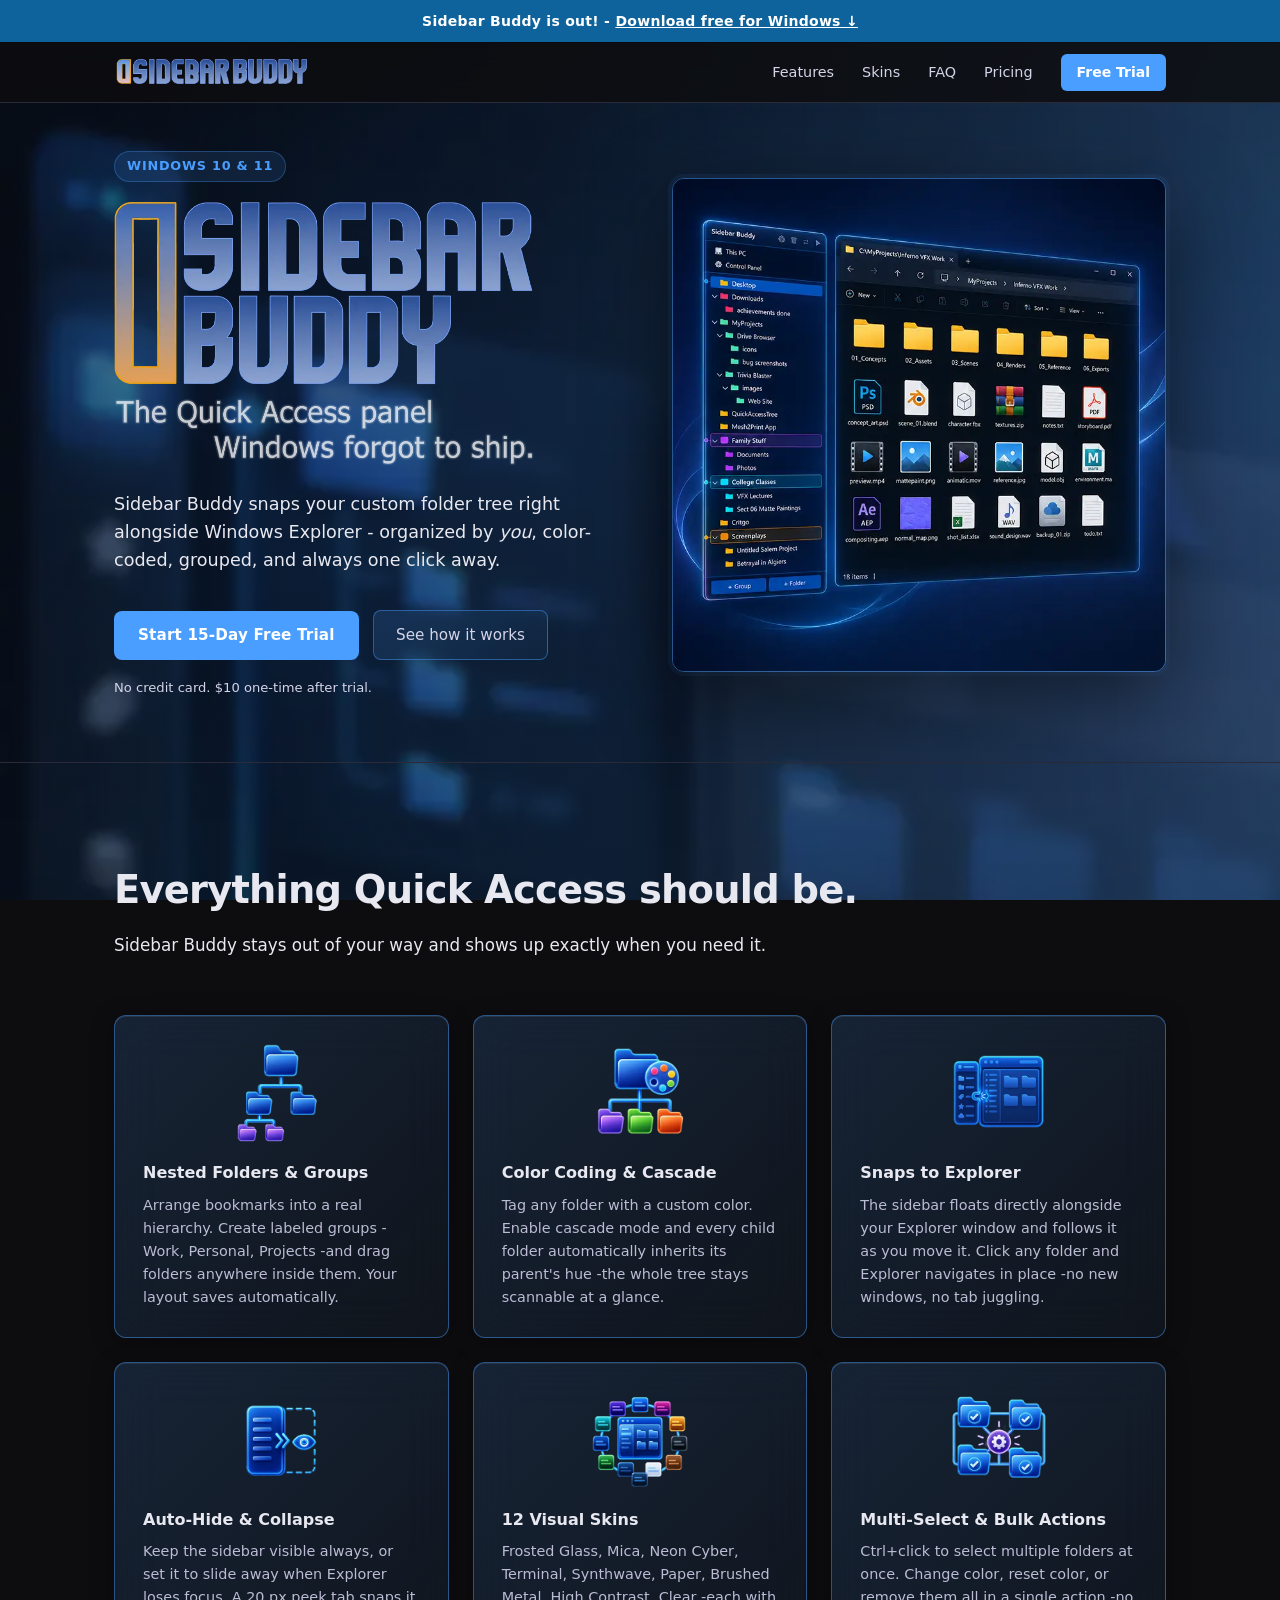
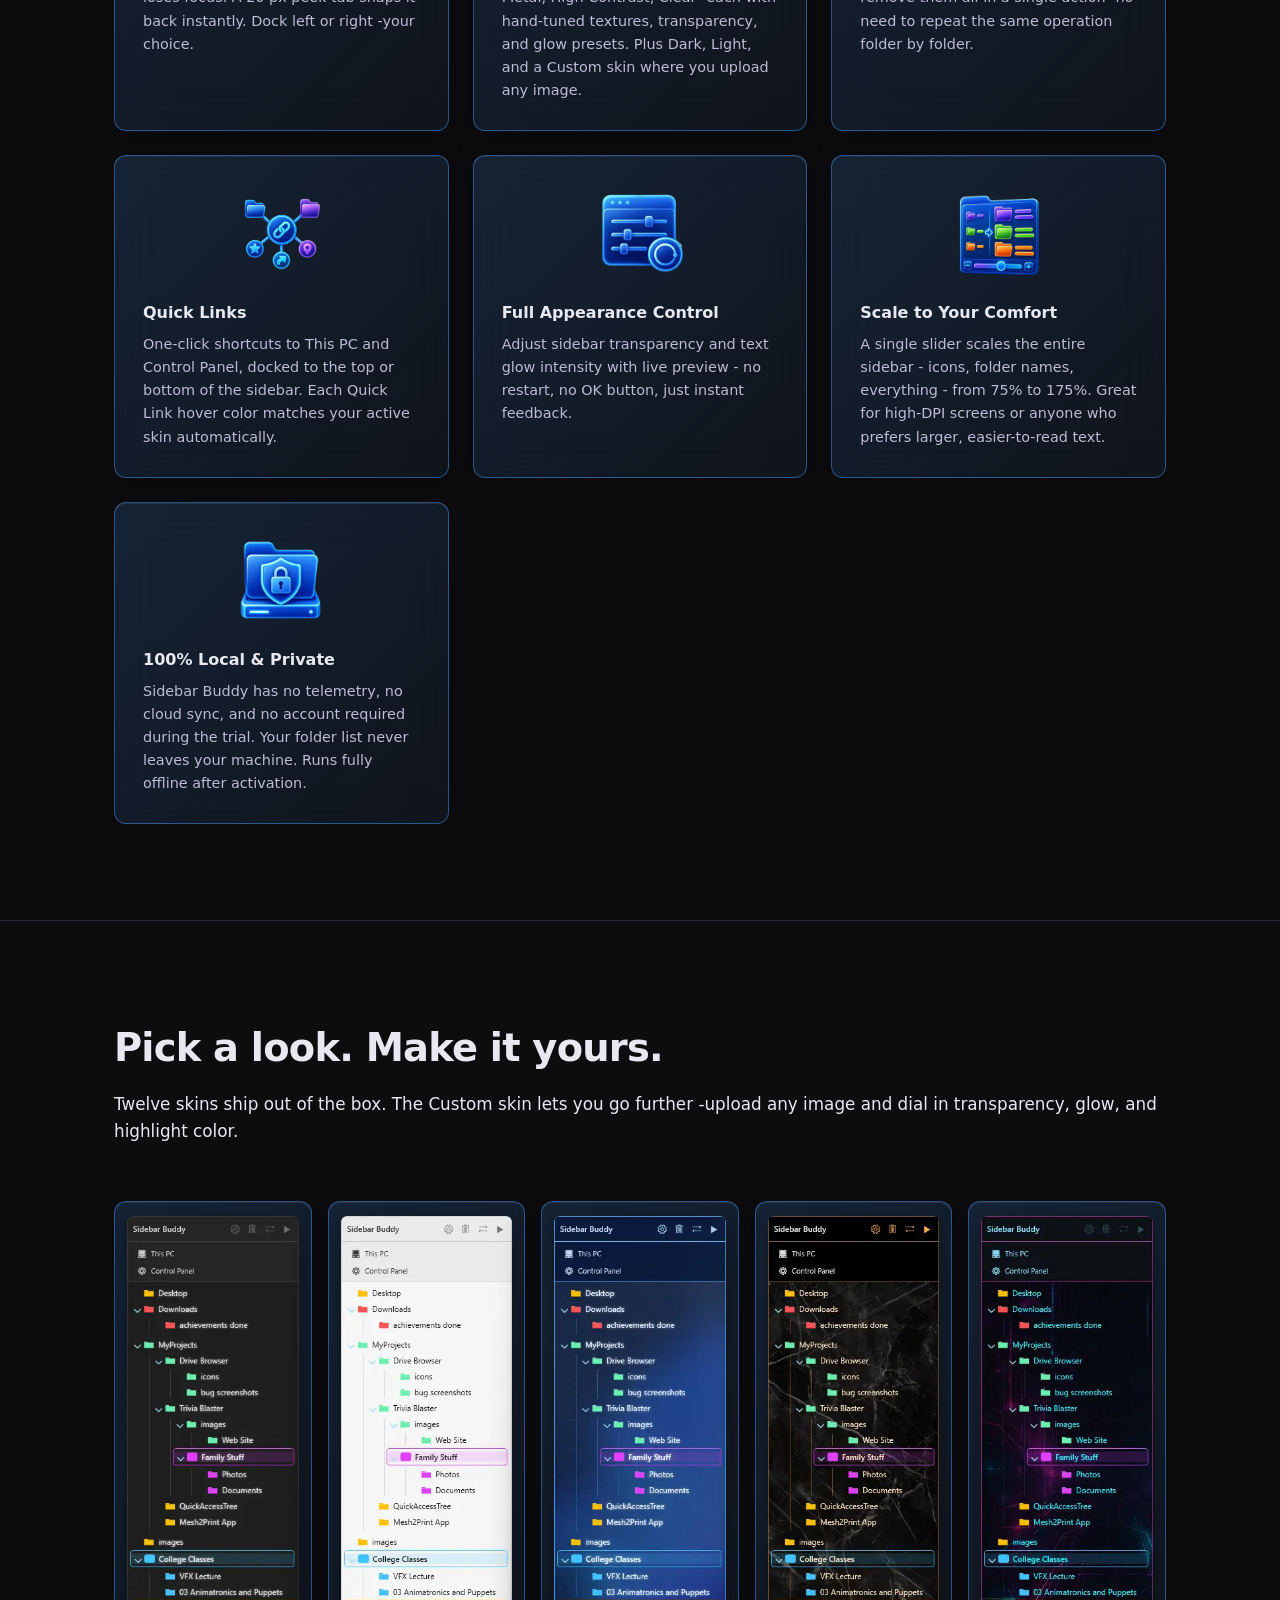
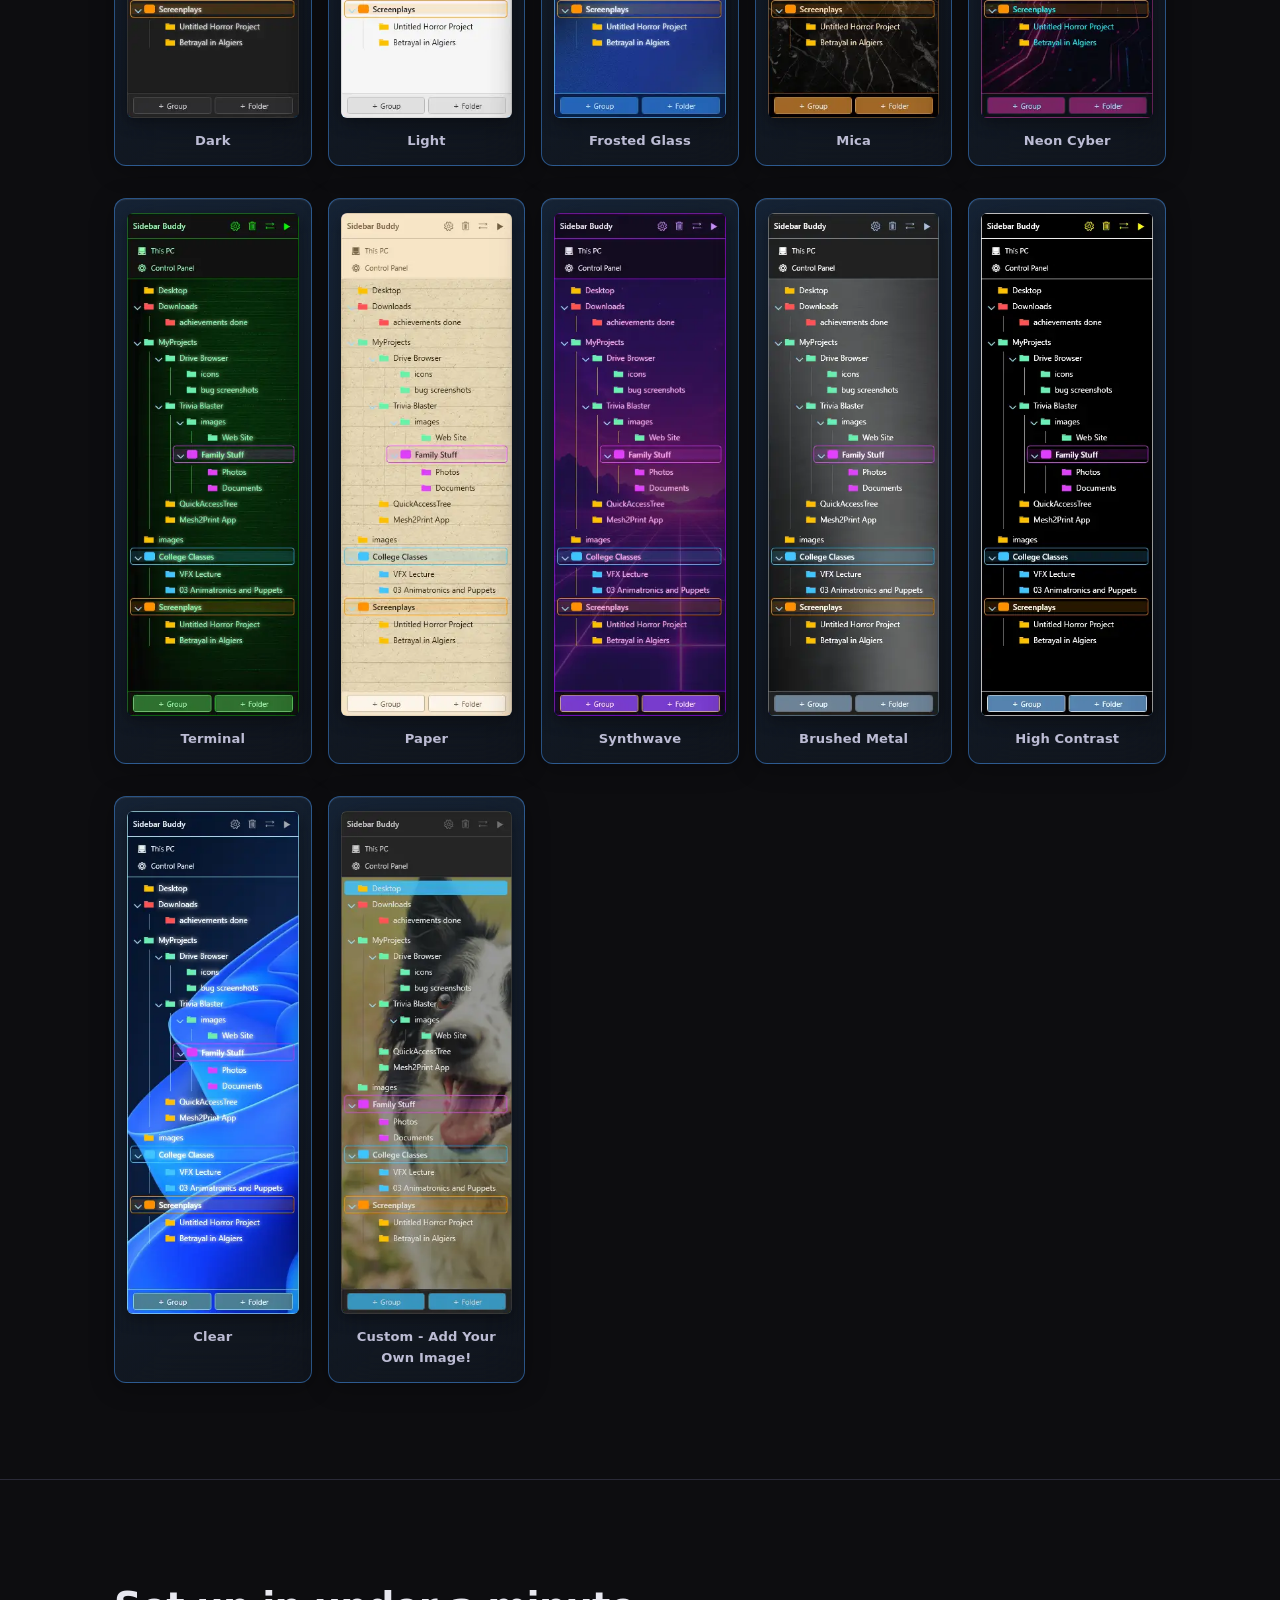
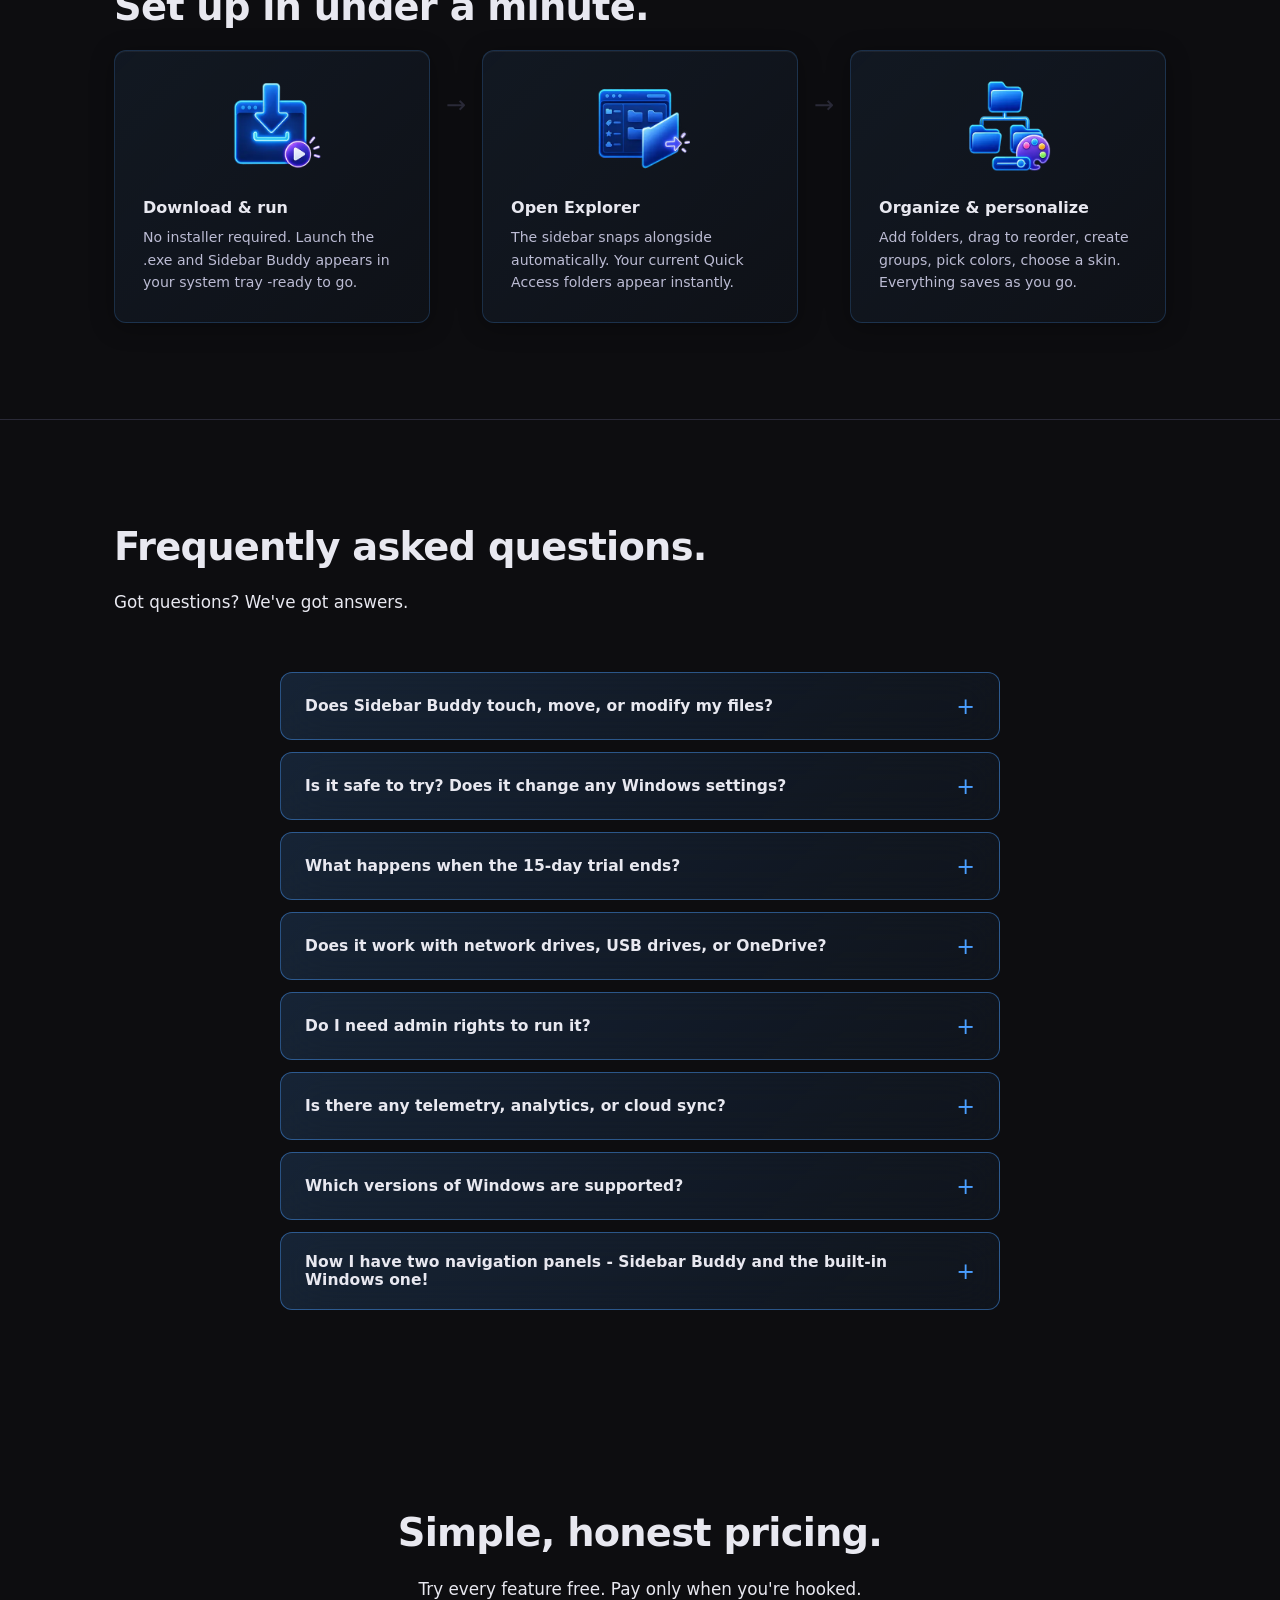
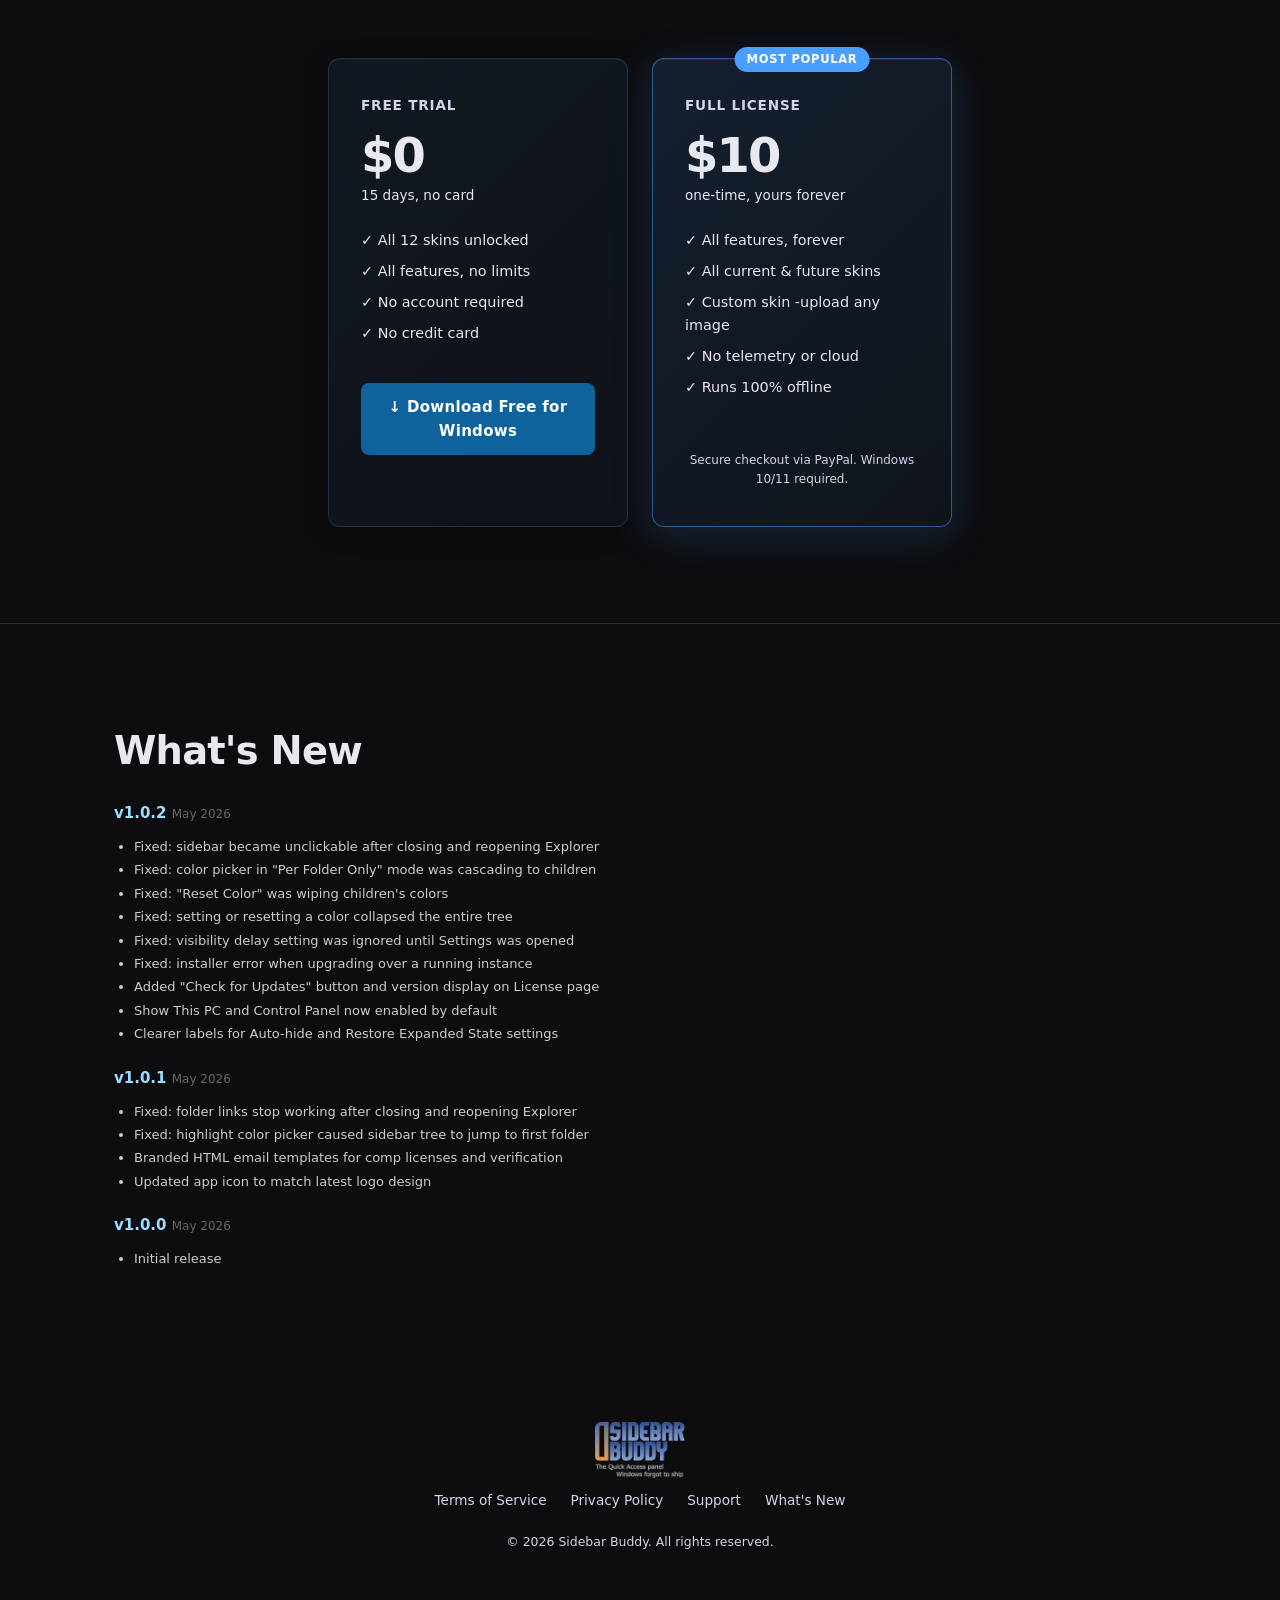
==== commit d768ab62: "SEO: add H1, robots.txt, sitemap, and keyword-optimized meta tags - Hidden sr-only H1 added to hero:" ====
--- a/site/index.html
+++ b/site/index.html
@@ -3,15 +3,39 @@
 <head>
   <meta charset="UTF-8" />
   <meta name="viewport" content="width=device-width, initial-scale=1.0" />
-  <title>Sidebar Buddy -The Quick Access panel Windows forgot to ship</title>
+  <title>Sidebar Buddy - The Quick Access panel Windows forgot to ship</title>
+
+  <!-- SEO -->
+  <meta name="description" content="Sidebar Buddy adds a custom folder sidebar to Windows Explorer — bookmark, color-code, and group your folders so you can navigate anywhere in one click. Free 15-day trial, $10 one-time." />
+  <link rel="canonical" href="https://sidebarbuddy.com/" />
+
+  <!-- Open Graph -->
+  <meta property="og:type" content="website" />
+  <meta property="og:url" content="https://sidebarbuddy.com/" />
+  <meta property="og:title" content="Sidebar Buddy - The Quick Access panel Windows forgot to ship" />
+  <meta property="og:description" content="Sidebar Buddy adds a custom folder sidebar to Windows Explorer — bookmark, color-code, and group your folders so you can navigate anywhere in one click. Free 15-day trial, $10 one-time." />
+  <meta property="og:image" content="https://sidebarbuddy.com/images/splashImageForWeb.webp" />
+  <meta property="og:site_name" content="Sidebar Buddy" />
+
+  <!-- Twitter Card -->
+  <meta name="twitter:card" content="summary_large_image" />
+  <meta name="twitter:title" content="Sidebar Buddy - The Quick Access panel Windows forgot to ship" />
+  <meta name="twitter:description" content="Sidebar Buddy adds a custom folder sidebar to Windows Explorer — bookmark, color-code, and group your folders so you can navigate anywhere in one click. Free 15-day trial, $10 one-time." />
+  <meta name="twitter:image" content="https://sidebarbuddy.com/images/splashImageForWeb.webp" />
+
+  <!-- Favicon -->
+  <link rel="icon" type="image/x-icon" href="/logo/logo%20SideBar%20Buddy%20Icon.ico" />
+  <link rel="apple-touch-icon" href="/logo/logo%20SideBar%20Buddy%20Icon.png" />
+
   <link rel="stylesheet" href="style.css" />
+  <style>.sr-only{position:absolute;width:1px;height:1px;padding:0;margin:-1px;overflow:hidden;clip:rect(0,0,0,0);white-space:nowrap;border:0}</style>
   <script src="https://www.paypal.com/sdk/js?client-id=AQjI7ybj9m9OBeYxxLC4VioagxClfxHOR7LGLOx6NZytFd0zzFPS-uiMxNPFzY2wHShGeGMt173Lv67K&currency=USD"></script>
 </head>
 <body>
 
   <!-- DOWNLOAD BANNER -->
   <div style="background:#0e639c;color:#fff;text-align:center;padding:10px 16px;font-size:14px;font-weight:600;letter-spacing:0.02em;position:sticky;top:0;z-index:1000;box-shadow:0 1px 0 rgba(0,0,0,0.15);">
-    Sidebar Buddy is out! &mdash;
+    Sidebar Buddy is out! -
     <a href="/download" style="color:#fff;text-decoration:underline;cursor:pointer;">
       Download free for Windows &darr;
     </a>
@@ -38,6 +62,7 @@
     <div class="hero-inner">
       <div class="hero-copy">
         <div class="badge">Windows 10 &amp; 11</div>
+        <h1 class="sr-only">Sidebar Buddy — Windows Explorer Sidebar &amp; Folder Bookmark Manager</h1>
         <img src="logo/logo_sideBarBuddy_800px.webp" alt="Sidebar Buddy" class="hero-logo">
         <p class="hero-sub">
           Sidebar Buddy snaps your custom folder tree right alongside Windows Explorer -
@@ -107,13 +132,13 @@
         <div class="feature-card">
           <img class="feature-icon" src="images/icon_fullAppearanceControl.webp" alt="">
           <h3>Full Appearance Control</h3>
-          <p>Adjust sidebar transparency and text glow intensity with live preview — no restart, no OK button, just instant feedback.</p>
+          <p>Adjust sidebar transparency and text glow intensity with live preview - no restart, no OK button, just instant feedback.</p>
         </div>
 
         <div class="feature-card">
           <img class="feature-icon" src="images/icon_scaleToYourComfort.webp" alt="">
           <h3>Scale to Your Comfort</h3>
-          <p>A single slider scales the entire sidebar — icons, folder names, everything — from 75% to 175%. Great for high-DPI screens or anyone who prefers larger, easier-to-read text.</p>
+          <p>A single slider scales the entire sidebar - icons, folder names, everything - from 75% to 175%. Great for high-DPI screens or anyone who prefers larger, easier-to-read text.</p>
         </div>
 
         <div class="feature-card">
@@ -178,7 +203,7 @@
         </div>
         <div class="skin-chip custom-chip">
           <img src="images/skin_custom.webp" alt="Custom skin">
-          <span>Custom — Add Your Own Image!</span>
+          <span>Custom - Add Your Own Image!</span>
         </div>
       </div>
     </div>
@@ -259,8 +284,8 @@
         </div>
 
         <div class="faq-item">
-          <button class="faq-question">Now I have two navigation panels — Sidebar Buddy and the built-in Windows one!</button>
-          <div class="faq-answer"><p>Easy fix — just turn off the Windows Explorer navigation pane. In Explorer, click <em>View → Show → Navigation pane</em> to uncheck it. On Windows 10, go to <em>View → Navigation pane → Navigation pane</em>. Sidebar Buddy was built to replace it, so once you hide the default pane you get a cleaner layout with more room for your files.</p></div>
+          <button class="faq-question">Now I have two navigation panels - Sidebar Buddy and the built-in Windows one!</button>
+          <div class="faq-answer"><p>Easy fix - just turn off the Windows Explorer navigation pane. In Explorer, click <em>View → Show → Navigation pane</em> to uncheck it. On Windows 10, go to <em>View → Navigation pane → Navigation pane</em>. Sidebar Buddy was built to replace it, so once you hide the default pane you get a cleaner layout with more room for your files.</p></div>
         </div>
 
       </div>
@@ -312,6 +337,46 @@
     </div>
   </section>
 
+  <!-- CHANGELOG -->
+  <section class="faq" id="changelog">
+    <div class="section-inner">
+      <h2>What's New</h2>
+
+      <div style="margin-top:20px;">
+        <h3 style="color:#9CDCFE;font-size:15px;margin:0 0 10px;">v1.0.2 <span style="color:#666;font-weight:400;font-size:12px;">May 2026</span></h3>
+        <ul style="color:#ccc;font-size:13px;line-height:1.8;padding-left:20px;">
+          <li>Fixed: sidebar became unclickable after closing and reopening Explorer</li>
+          <li>Fixed: color picker in "Per Folder Only" mode was cascading to children</li>
+          <li>Fixed: "Reset Color" was wiping children's colors</li>
+          <li>Fixed: setting or resetting a color collapsed the entire tree</li>
+          <li>Fixed: visibility delay setting was ignored until Settings was opened</li>
+          <li>Fixed: installer error when upgrading over a running instance</li>
+          <li>Added "Check for Updates" button and version display on License page</li>
+          <li>Show This PC and Control Panel now enabled by default</li>
+          <li>Clearer labels for Auto-hide and Restore Expanded State settings</li>
+        </ul>
+      </div>
+
+      <div style="margin-top:20px;">
+        <h3 style="color:#9CDCFE;font-size:15px;margin:0 0 10px;">v1.0.1 <span style="color:#666;font-weight:400;font-size:12px;">May 2026</span></h3>
+        <ul style="color:#ccc;font-size:13px;line-height:1.8;padding-left:20px;">
+          <li>Fixed: folder links stop working after closing and reopening Explorer</li>
+          <li>Fixed: highlight color picker caused sidebar tree to jump to first folder</li>
+          <li>Branded HTML email templates for comp licenses and verification</li>
+          <li>Updated app icon to match latest logo design</li>
+        </ul>
+      </div>
+
+      <div style="margin-top:20px;">
+        <h3 style="color:#9CDCFE;font-size:15px;margin:0 0 10px;">v1.0.0 <span style="color:#666;font-weight:400;font-size:12px;">May 2026</span></h3>
+        <ul style="color:#ccc;font-size:13px;line-height:1.8;padding-left:20px;">
+          <li>Initial release</li>
+        </ul>
+      </div>
+
+    </div>
+  </section>
+
   <!-- FOOTER -->
   <footer>
     <div class="footer-inner">
@@ -322,6 +387,7 @@
         <a href="/terms">Terms of Service</a>
         <a href="/privacy">Privacy Policy</a>
         <a href="/contact">Support</a>
+        <a href="#changelog">What's New</a>
       </div>
       <p class="footer-copy">&copy; 2026 Sidebar Buddy. All rights reserved.</p>
     </div>
@@ -553,5 +619,90 @@
       });
     })();
   </script>
+
+  <!-- Structured Data -->
+  <script type="application/ld+json">
+  {
+    "@context": "https://schema.org",
+    "@type": "SoftwareApplication",
+    "name": "Sidebar Buddy",
+    "operatingSystem": "Windows 10, Windows 11",
+    "applicationCategory": "UtilitiesApplication",
+    "offers": {
+      "@type": "Offer",
+      "price": "10.00",
+      "priceCurrency": "USD"
+    },
+    "description": "Sidebar Buddy snaps a custom folder tree alongside Windows Explorer - organized by you, color-coded, grouped, and always one click away.",
+    "url": "https://sidebarbuddy.com",
+    "downloadUrl": "https://sidebarbuddy.com/download",
+    "screenshot": "https://sidebarbuddy.com/images/splashImageForWeb.webp",
+    "featureList": "Nested folders and groups, Color coding and cascade, Snaps to Explorer, Auto-hide and collapse, 12 visual skins, Multi-select and bulk actions, Quick Links, Full appearance control, Scale slider, 100% local and private"
+  }
+  </script>
+  <script type="application/ld+json">
+  {
+    "@context": "https://schema.org",
+    "@type": "FAQPage",
+    "mainEntity": [
+      {
+        "@type": "Question",
+        "name": "Does Sidebar Buddy touch, move, or modify my files?",
+        "acceptedAnswer": {
+          "@type": "Answer",
+          "text": "No. Sidebar Buddy is a shortcut manager - it only stores the path to your folders, never the folders themselves. Your files are never moved, renamed, copied, or deleted by Sidebar Buddy under any circumstances."
+        }
+      },
+      {
+        "@type": "Question",
+        "name": "Is it safe to try? Does it change any Windows settings?",
+        "acceptedAnswer": {
+          "@type": "Answer",
+          "text": "Yes, completely safe. There is no installer - the app runs as a single .exe. The only optional system change is 'Launch on startup,' which you control in Settings. Uninstalling is as simple as deleting the file."
+        }
+      },
+      {
+        "@type": "Question",
+        "name": "What happens when the 15-day trial ends?",
+        "acceptedAnswer": {
+          "@type": "Answer",
+          "text": "The app will prompt you to activate your license before it launches. Your folder list and settings are preserved - nothing is deleted. Enter your license key to pick up right where you left off."
+        }
+      },
+      {
+        "@type": "Question",
+        "name": "Does it work with network drives, USB drives, or OneDrive?",
+        "acceptedAnswer": {
+          "@type": "Answer",
+          "text": "Yes. Any folder Windows can see - local drives, mapped network drives, USB, OneDrive, Dropbox - works as a bookmark. If the drive is offline when you click it, Windows Explorer handles the error the same way it always would."
+        }
+      },
+      {
+        "@type": "Question",
+        "name": "Do I need admin rights to run it?",
+        "acceptedAnswer": {
+          "@type": "Answer",
+          "text": "No. Sidebar Buddy runs as a standard user application and requires no elevated permissions."
+        }
+      },
+      {
+        "@type": "Question",
+        "name": "Is there any telemetry, analytics, or cloud sync?",
+        "acceptedAnswer": {
+          "@type": "Answer",
+          "text": "None. Your folder list lives in a single JSON file on your machine. Nothing is ever transmitted to any server. The only internet connection the app makes is during license activation - and that's a one-time check."
+        }
+      },
+      {
+        "@type": "Question",
+        "name": "Which versions of Windows are supported?",
+        "acceptedAnswer": {
+          "@type": "Answer",
+          "text": "Windows 10 (version 1903 or later) and Windows 11. Both 32-bit and 64-bit are supported. It requires .NET 8, which the installer bundles - no separate download needed."
+        }
+      }
+    ]
+  }
+  </script>
 </body>
 </html>
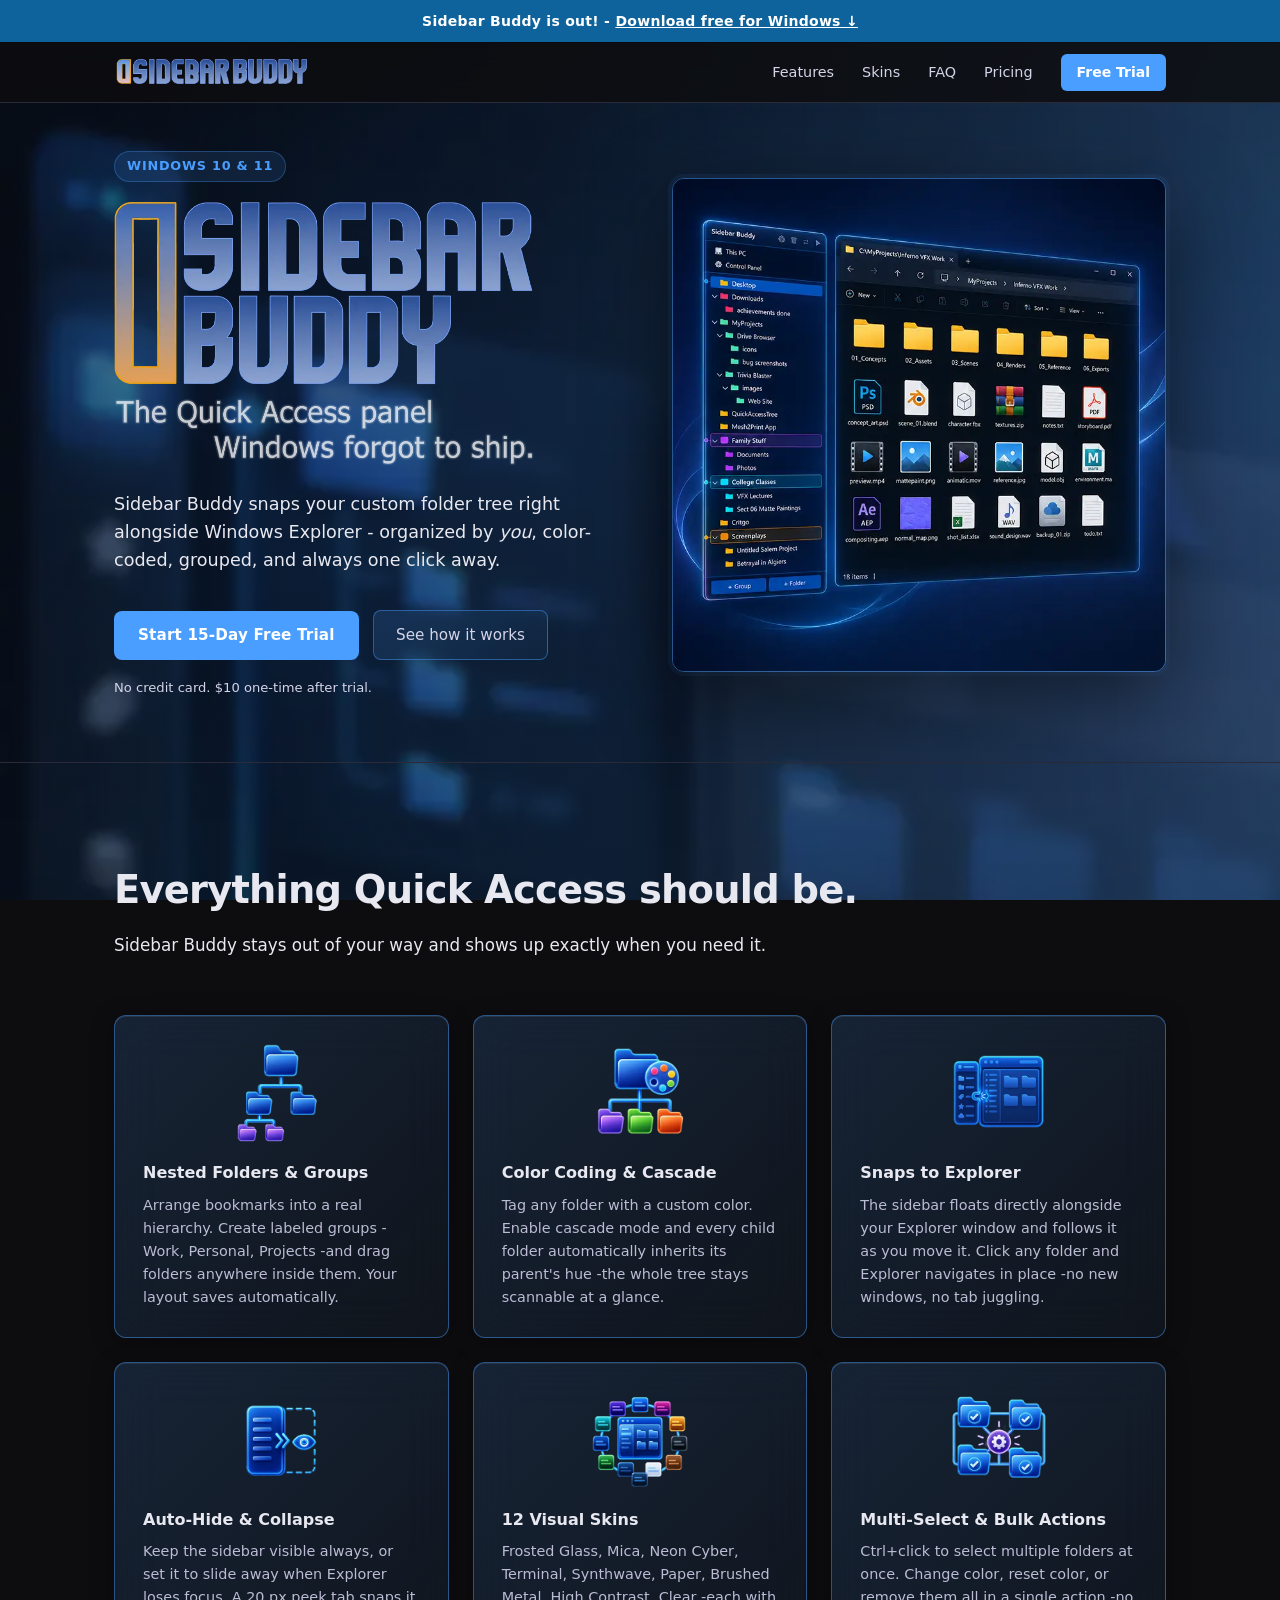
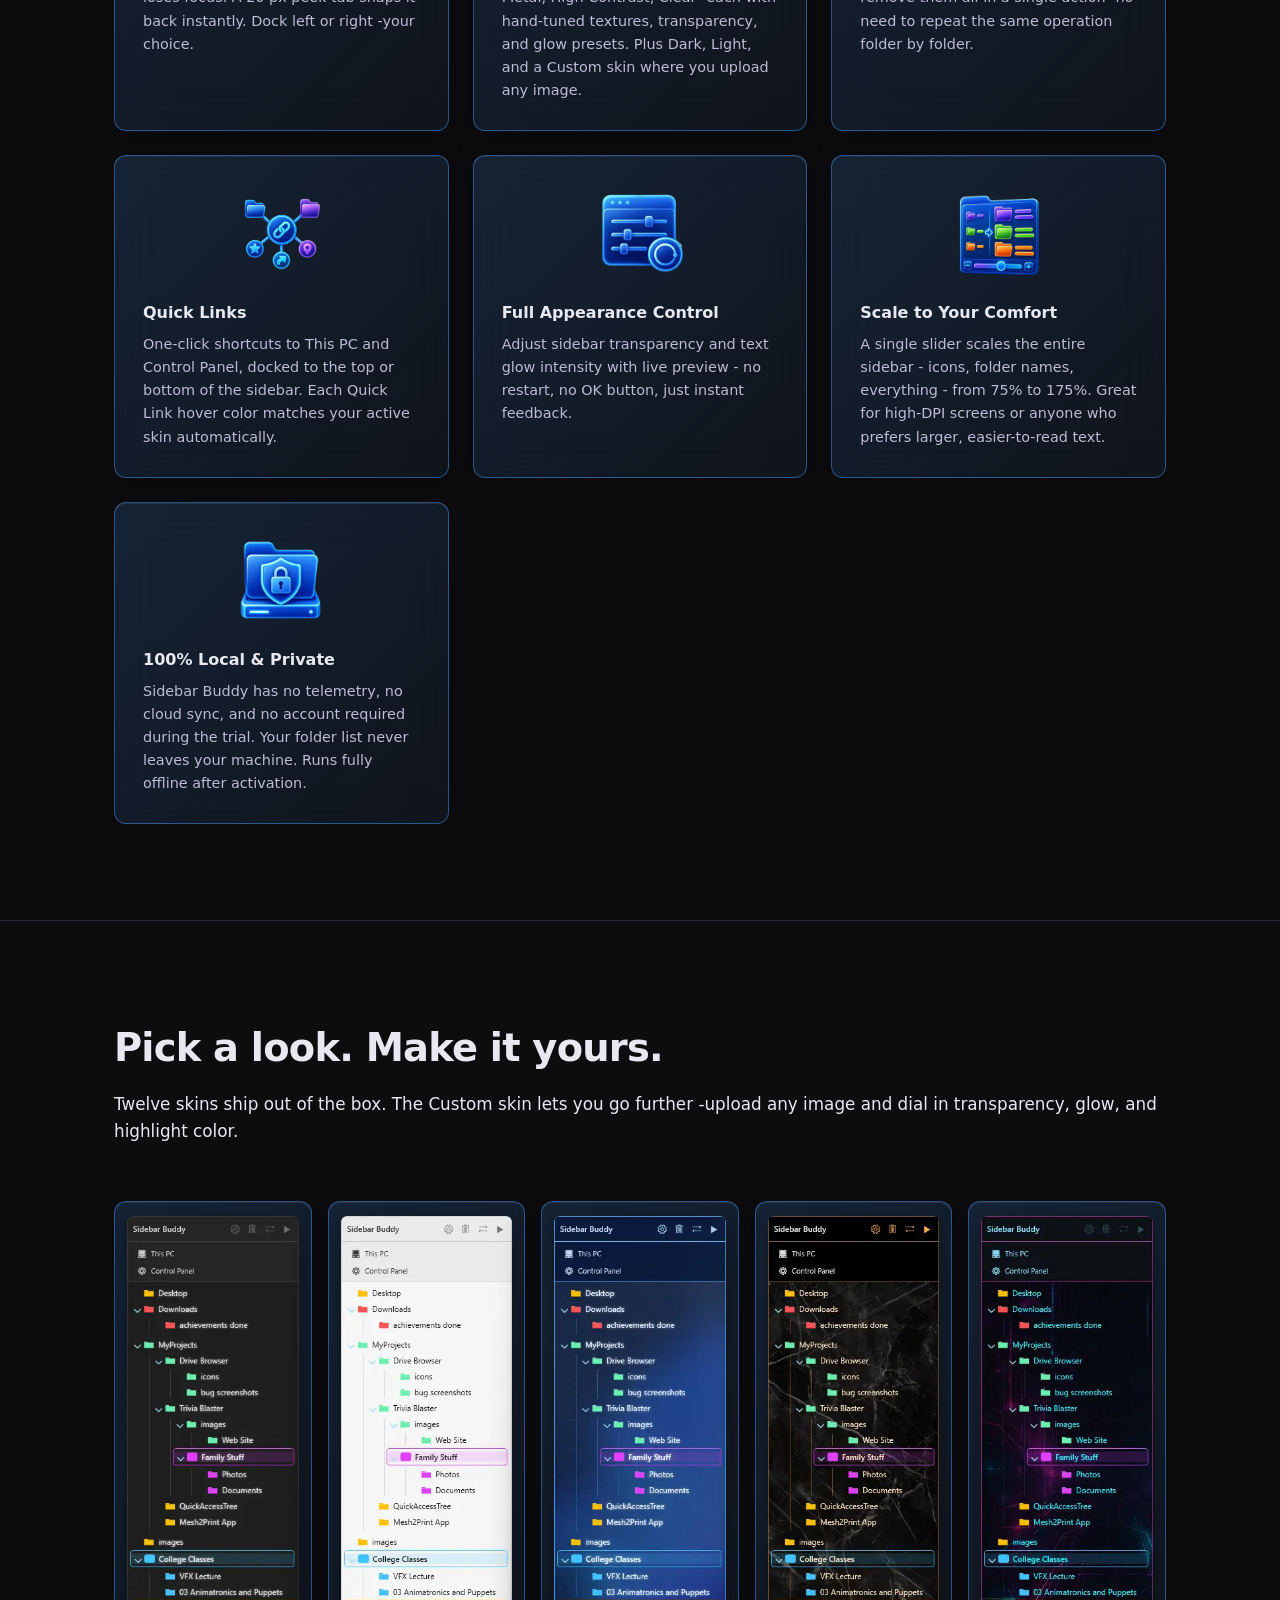
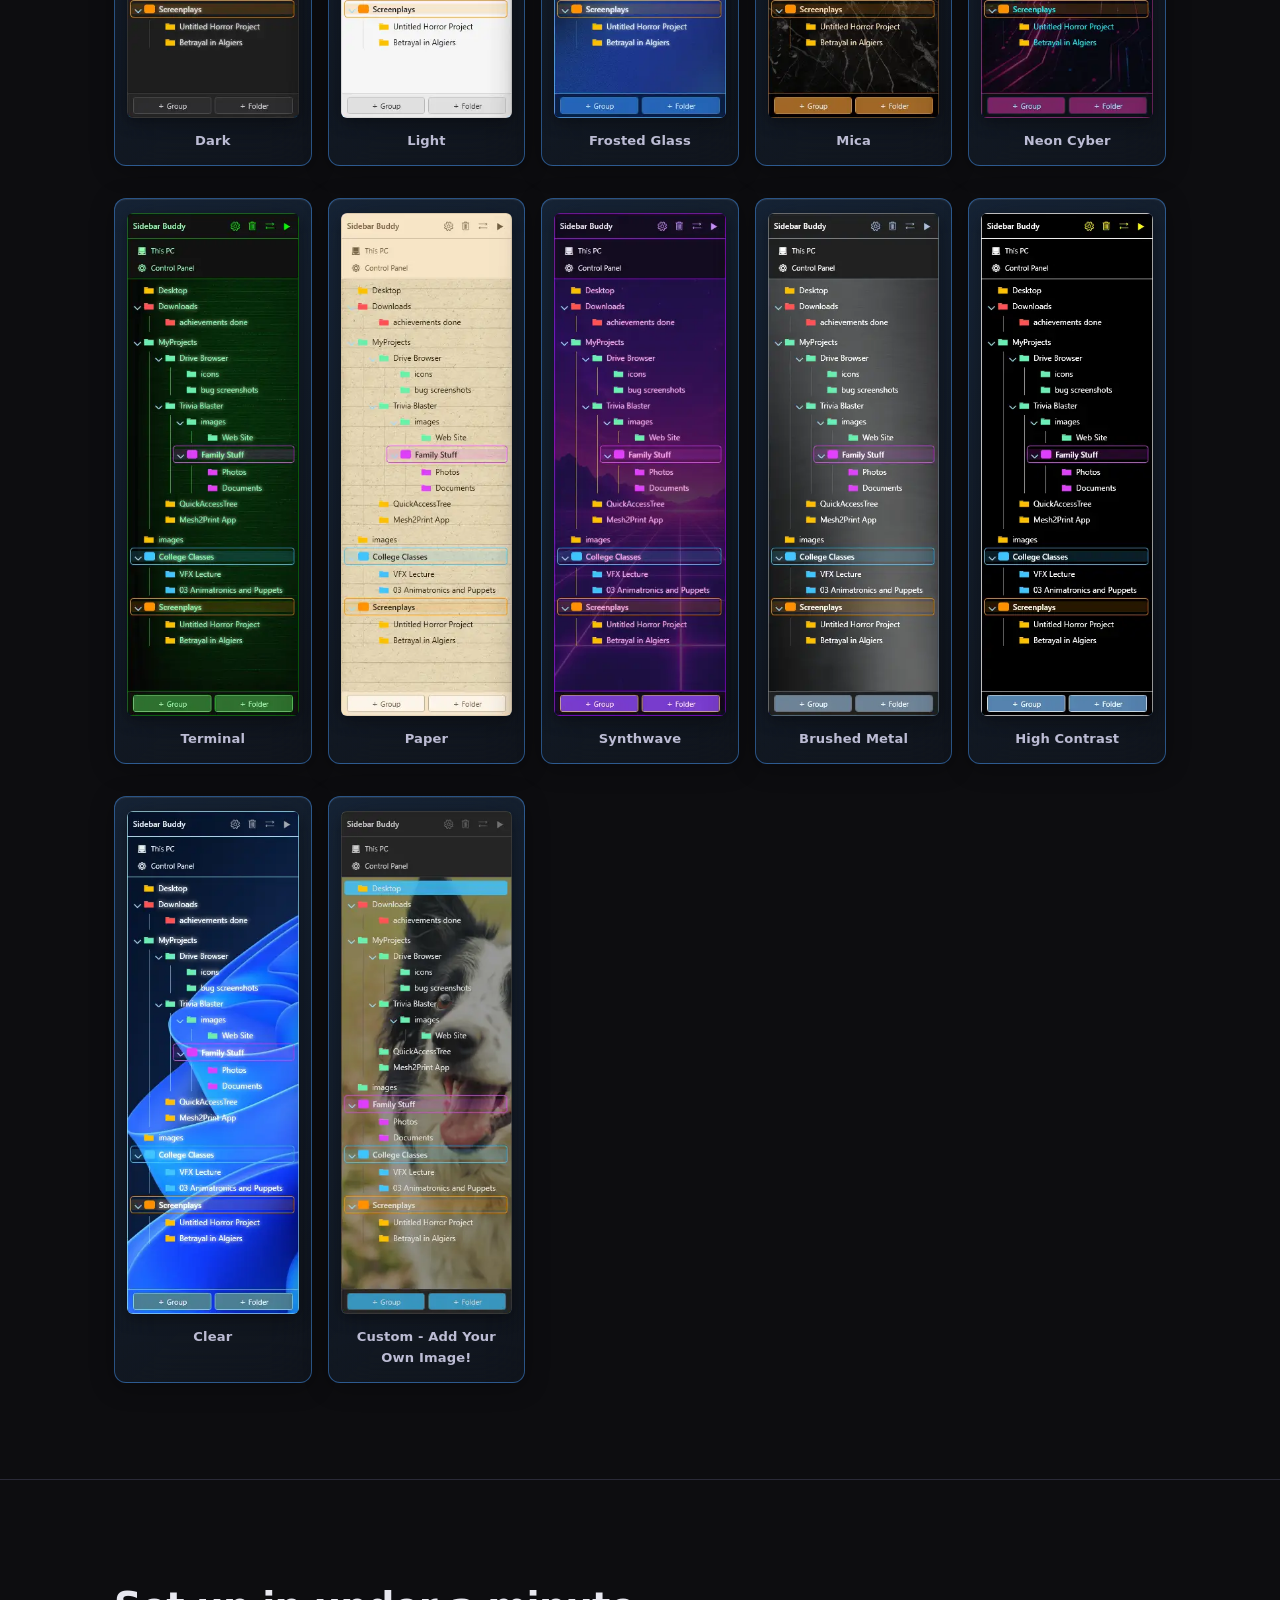
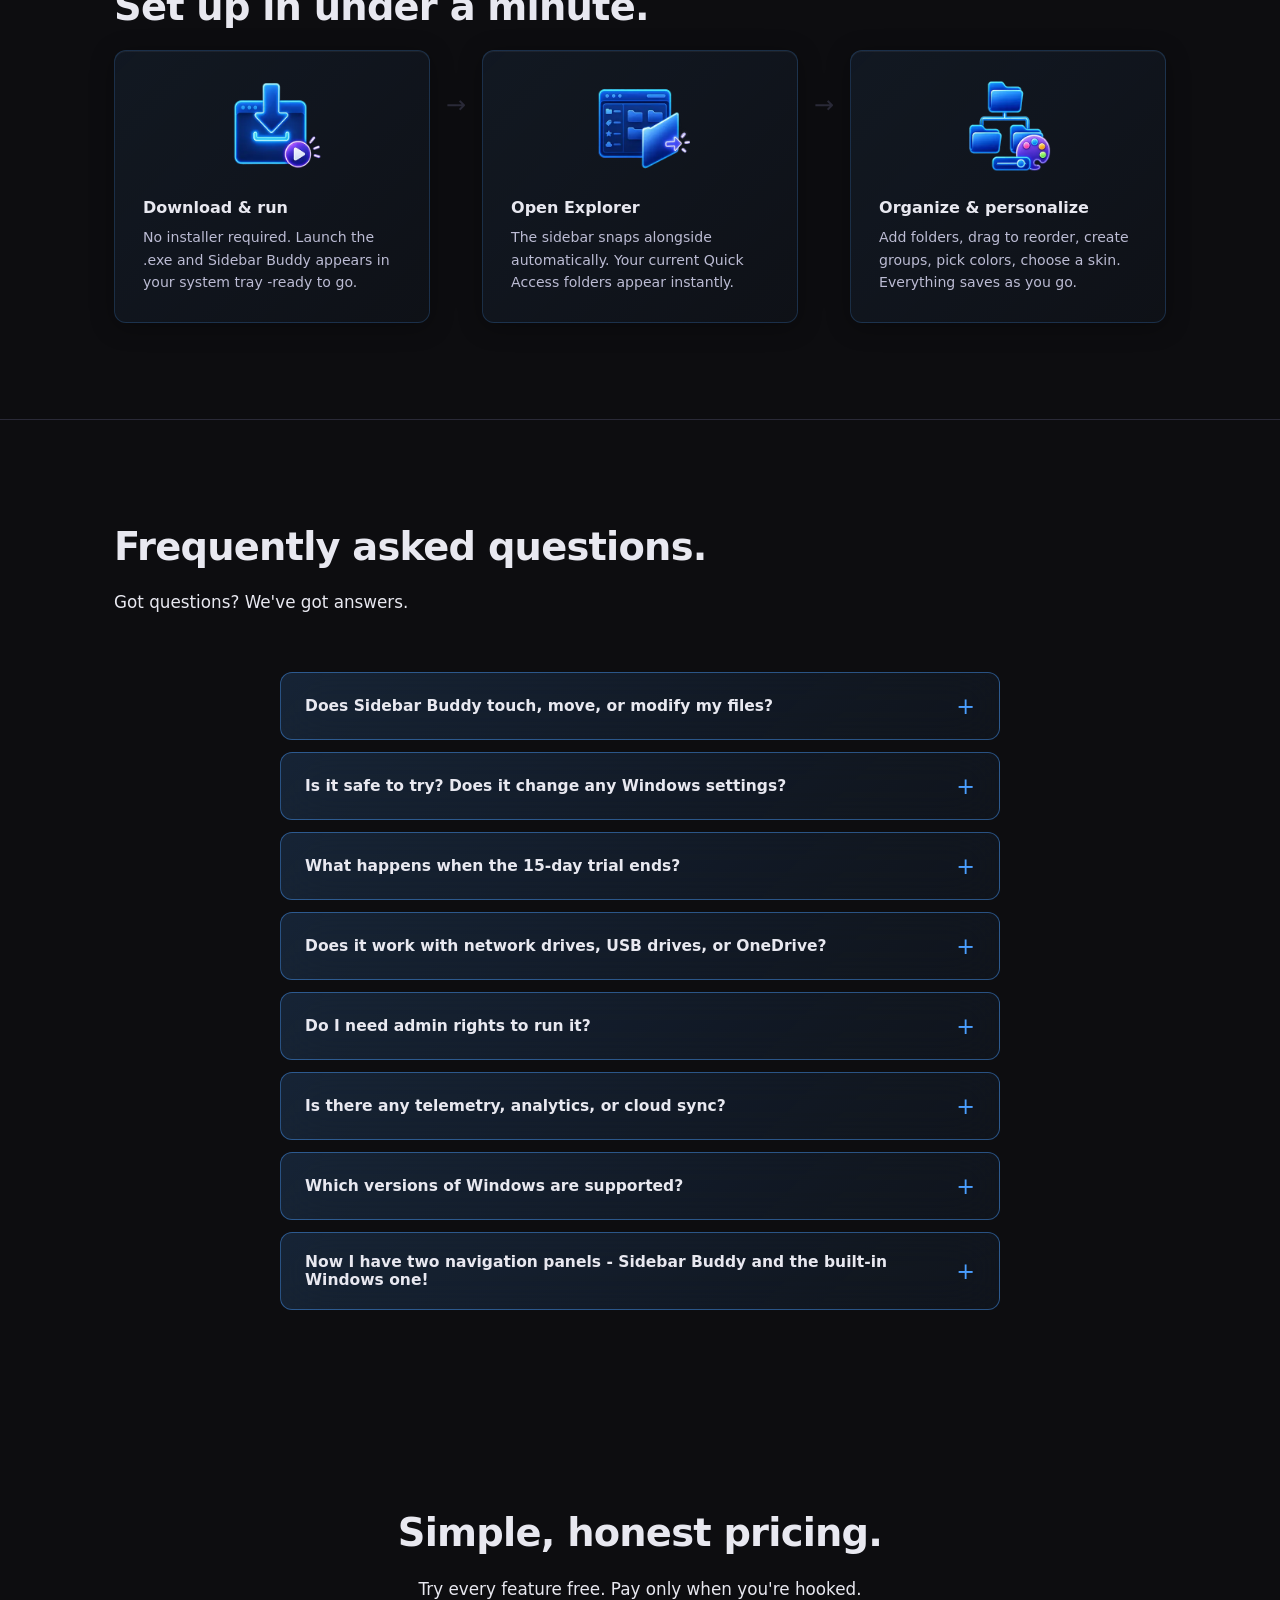
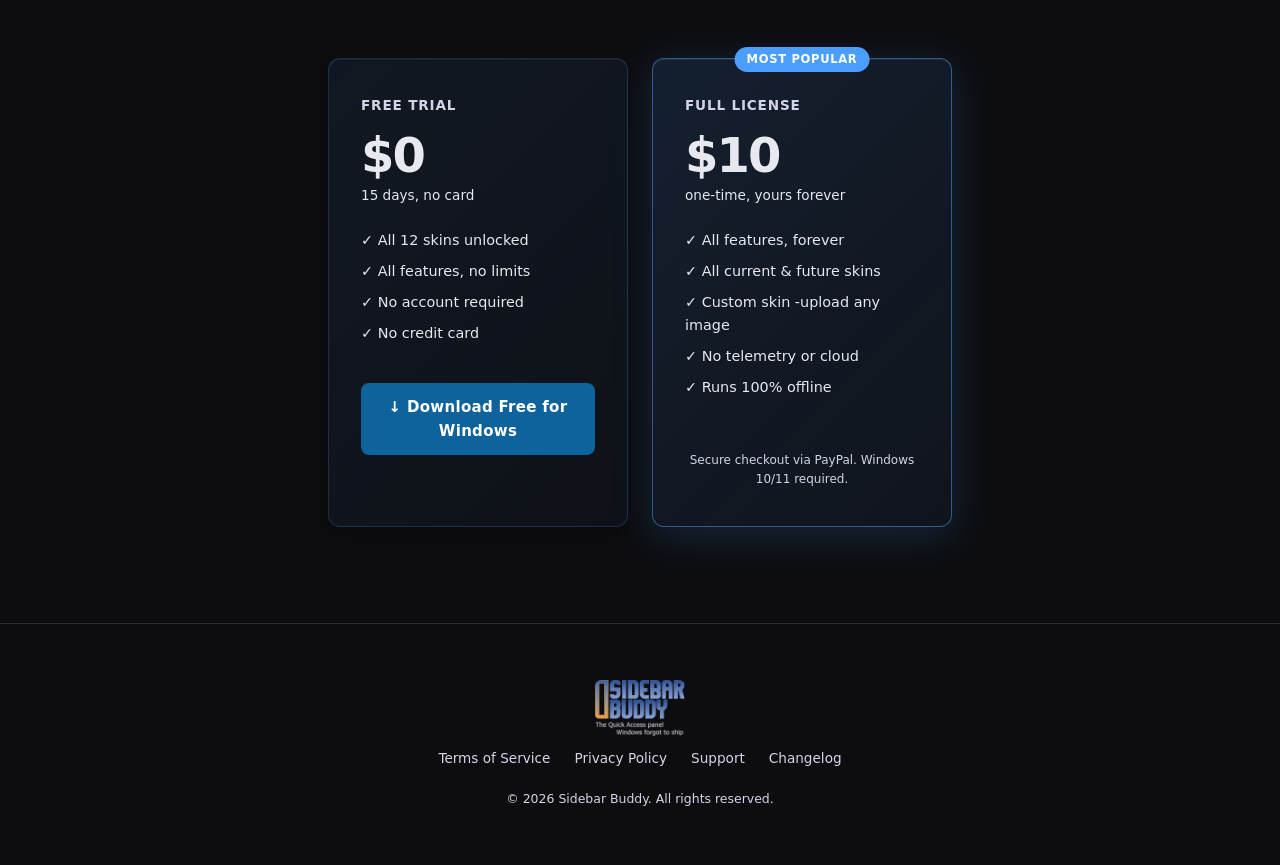
==== commit 6cc3ae68: "Move changelog to dedicated /changelog page, remove from homepage - New changelog.php with Fixed/Add" ====
--- a/site/index.html
+++ b/site/index.html
@@ -337,46 +337,6 @@
     </div>
   </section>
 
-  <!-- CHANGELOG -->
-  <section class="faq" id="changelog">
-    <div class="section-inner">
-      <h2>What's New</h2>
-
-      <div style="margin-top:20px;">
-        <h3 style="color:#9CDCFE;font-size:15px;margin:0 0 10px;">v1.0.2 <span style="color:#666;font-weight:400;font-size:12px;">May 2026</span></h3>
-        <ul style="color:#ccc;font-size:13px;line-height:1.8;padding-left:20px;">
-          <li>Fixed: sidebar became unclickable after closing and reopening Explorer</li>
-          <li>Fixed: color picker in "Per Folder Only" mode was cascading to children</li>
-          <li>Fixed: "Reset Color" was wiping children's colors</li>
-          <li>Fixed: setting or resetting a color collapsed the entire tree</li>
-          <li>Fixed: visibility delay setting was ignored until Settings was opened</li>
-          <li>Fixed: installer error when upgrading over a running instance</li>
-          <li>Added "Check for Updates" button and version display on License page</li>
-          <li>Show This PC and Control Panel now enabled by default</li>
-          <li>Clearer labels for Auto-hide and Restore Expanded State settings</li>
-        </ul>
-      </div>
-
-      <div style="margin-top:20px;">
-        <h3 style="color:#9CDCFE;font-size:15px;margin:0 0 10px;">v1.0.1 <span style="color:#666;font-weight:400;font-size:12px;">May 2026</span></h3>
-        <ul style="color:#ccc;font-size:13px;line-height:1.8;padding-left:20px;">
-          <li>Fixed: folder links stop working after closing and reopening Explorer</li>
-          <li>Fixed: highlight color picker caused sidebar tree to jump to first folder</li>
-          <li>Branded HTML email templates for comp licenses and verification</li>
-          <li>Updated app icon to match latest logo design</li>
-        </ul>
-      </div>
-
-      <div style="margin-top:20px;">
-        <h3 style="color:#9CDCFE;font-size:15px;margin:0 0 10px;">v1.0.0 <span style="color:#666;font-weight:400;font-size:12px;">May 2026</span></h3>
-        <ul style="color:#ccc;font-size:13px;line-height:1.8;padding-left:20px;">
-          <li>Initial release</li>
-        </ul>
-      </div>
-
-    </div>
-  </section>
-
   <!-- FOOTER -->
   <footer>
     <div class="footer-inner">
@@ -387,7 +347,7 @@
         <a href="/terms">Terms of Service</a>
         <a href="/privacy">Privacy Policy</a>
         <a href="/contact">Support</a>
-        <a href="#changelog">What's New</a>
+        <a href="/changelog">Changelog</a>
       </div>
       <p class="footer-copy">&copy; 2026 Sidebar Buddy. All rights reserved.</p>
     </div>
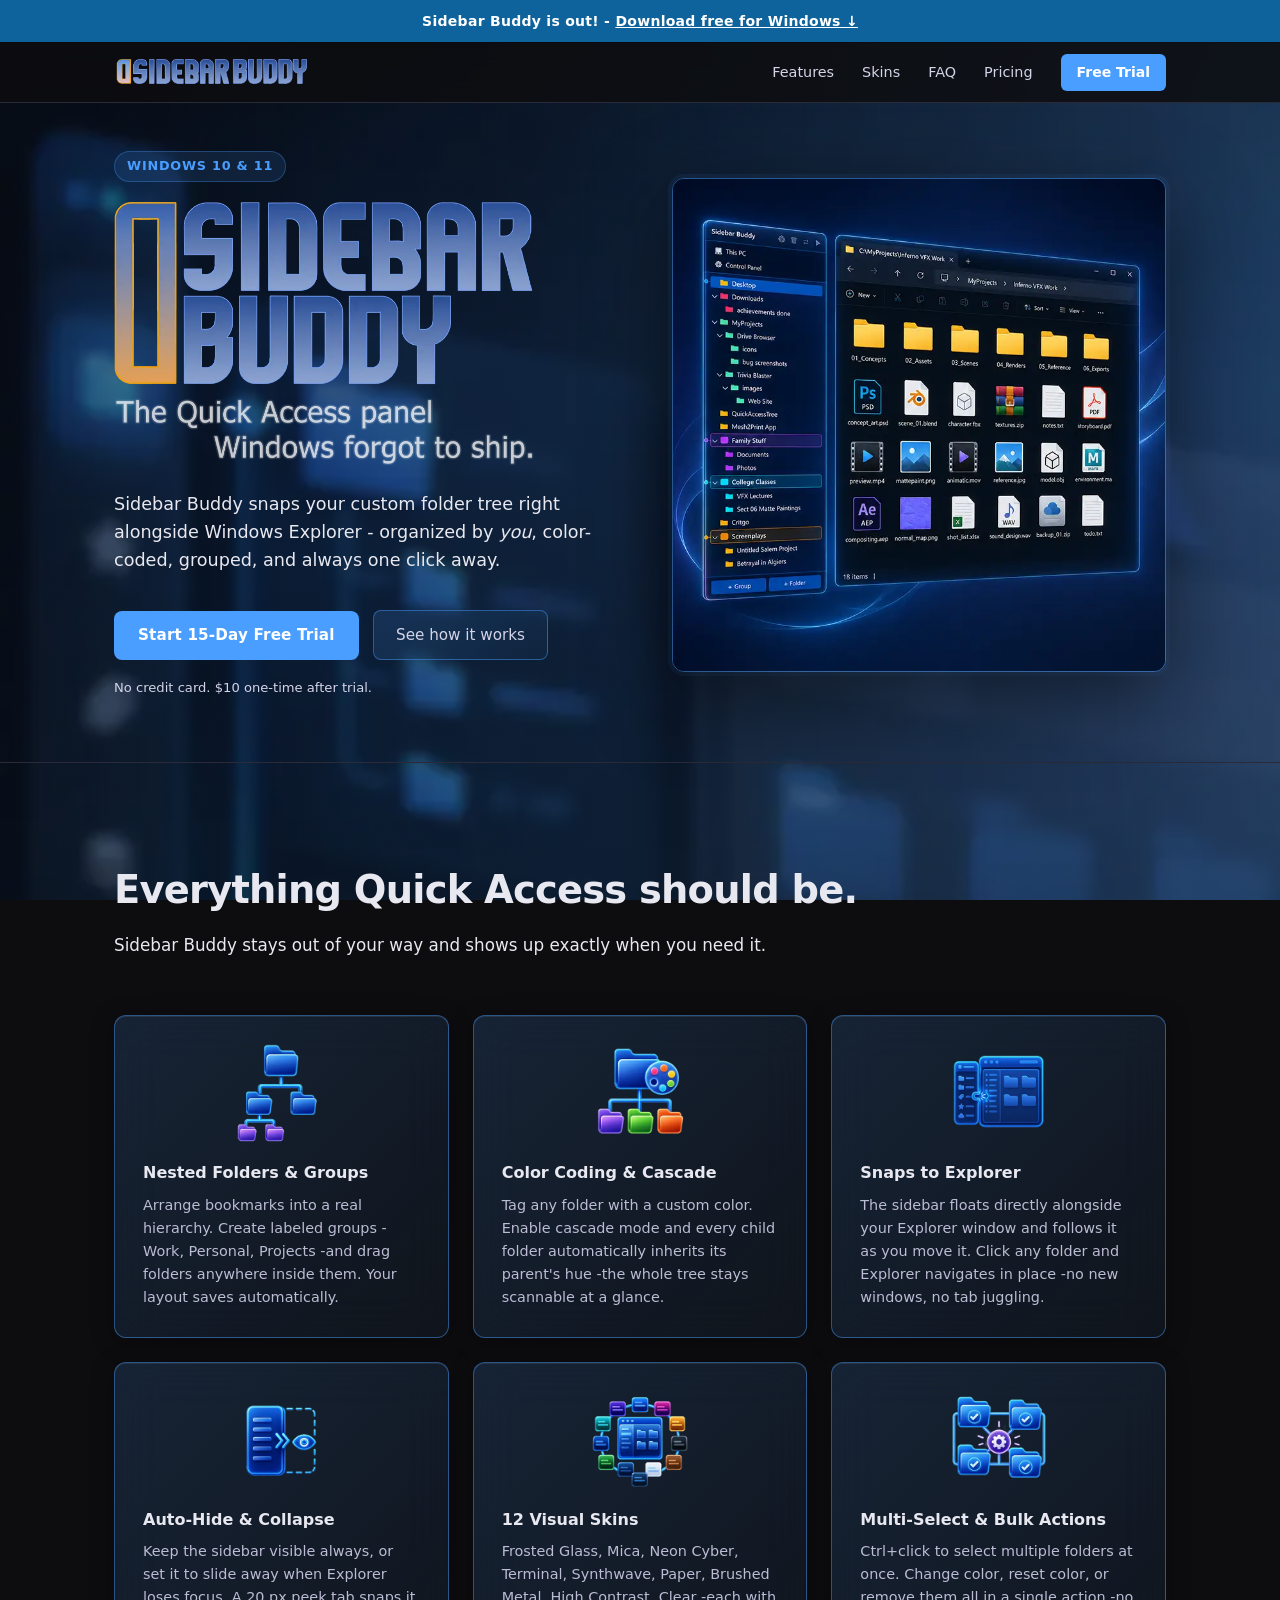
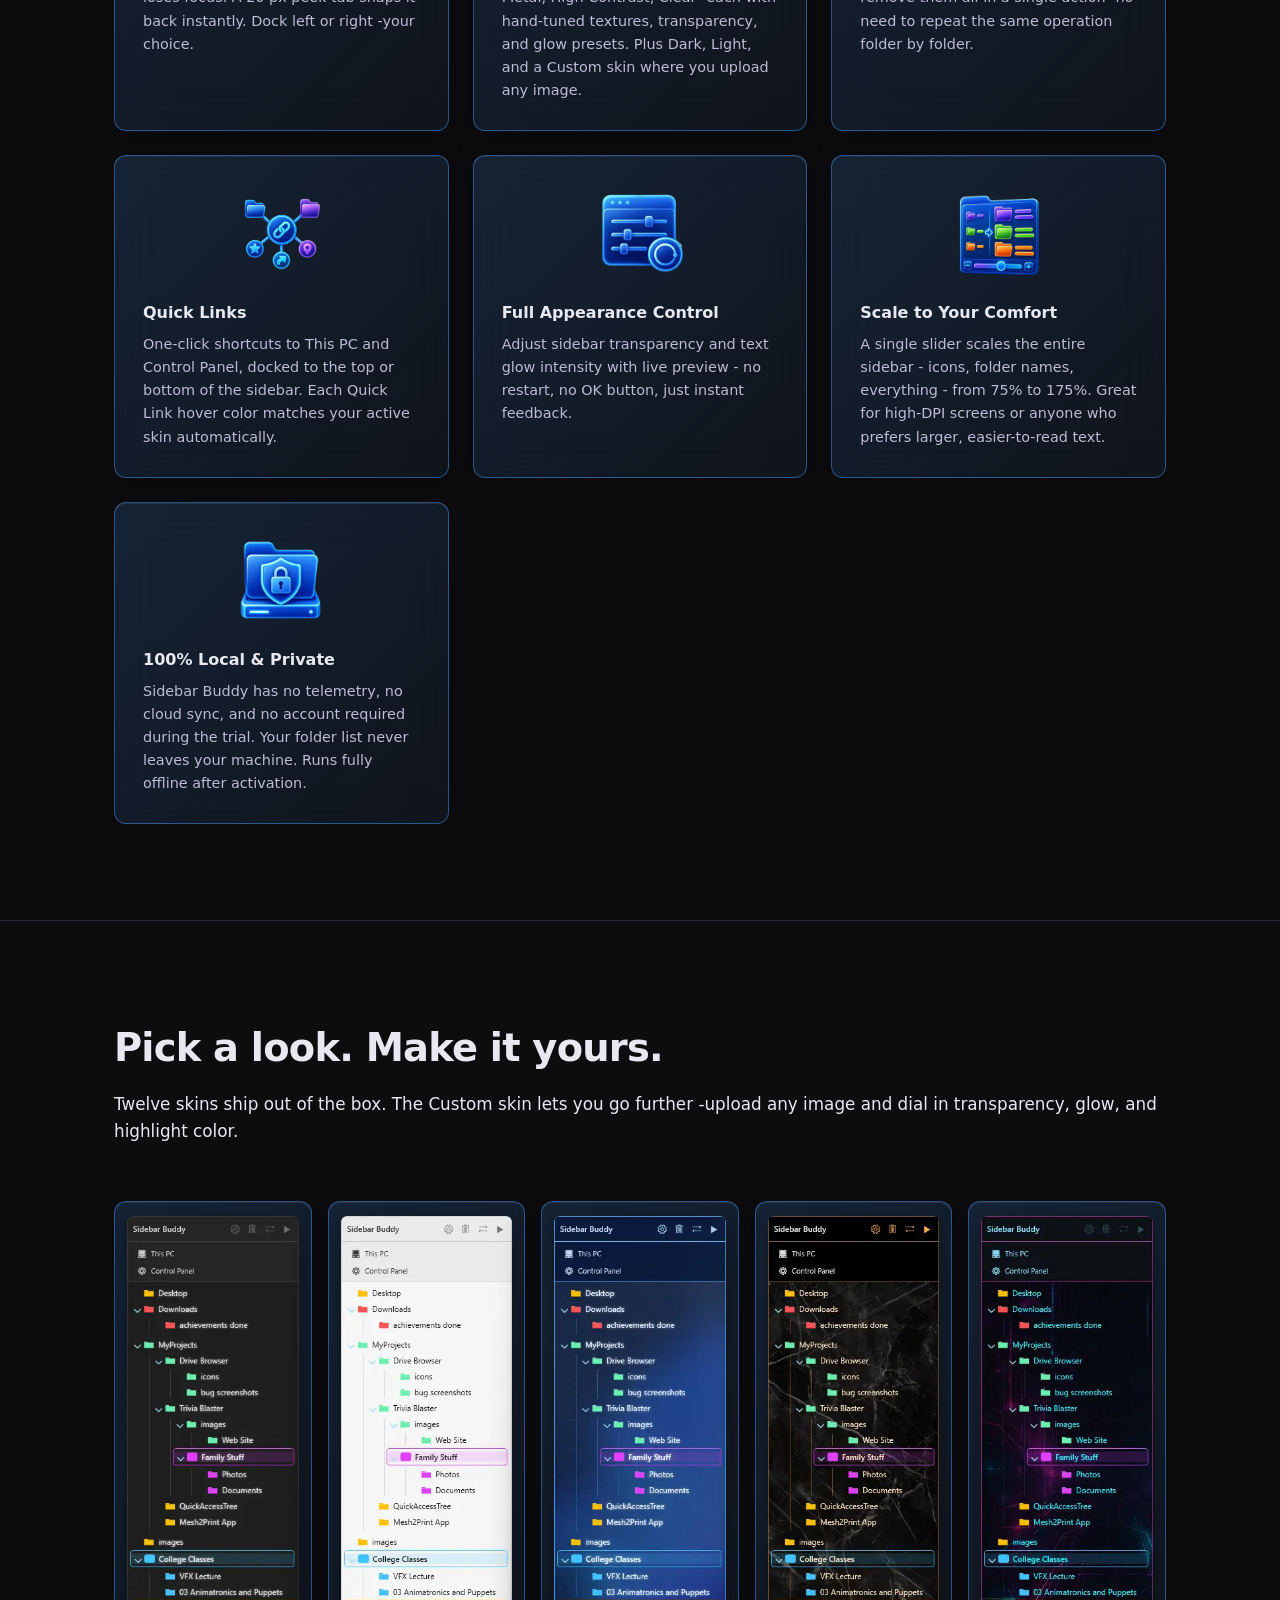
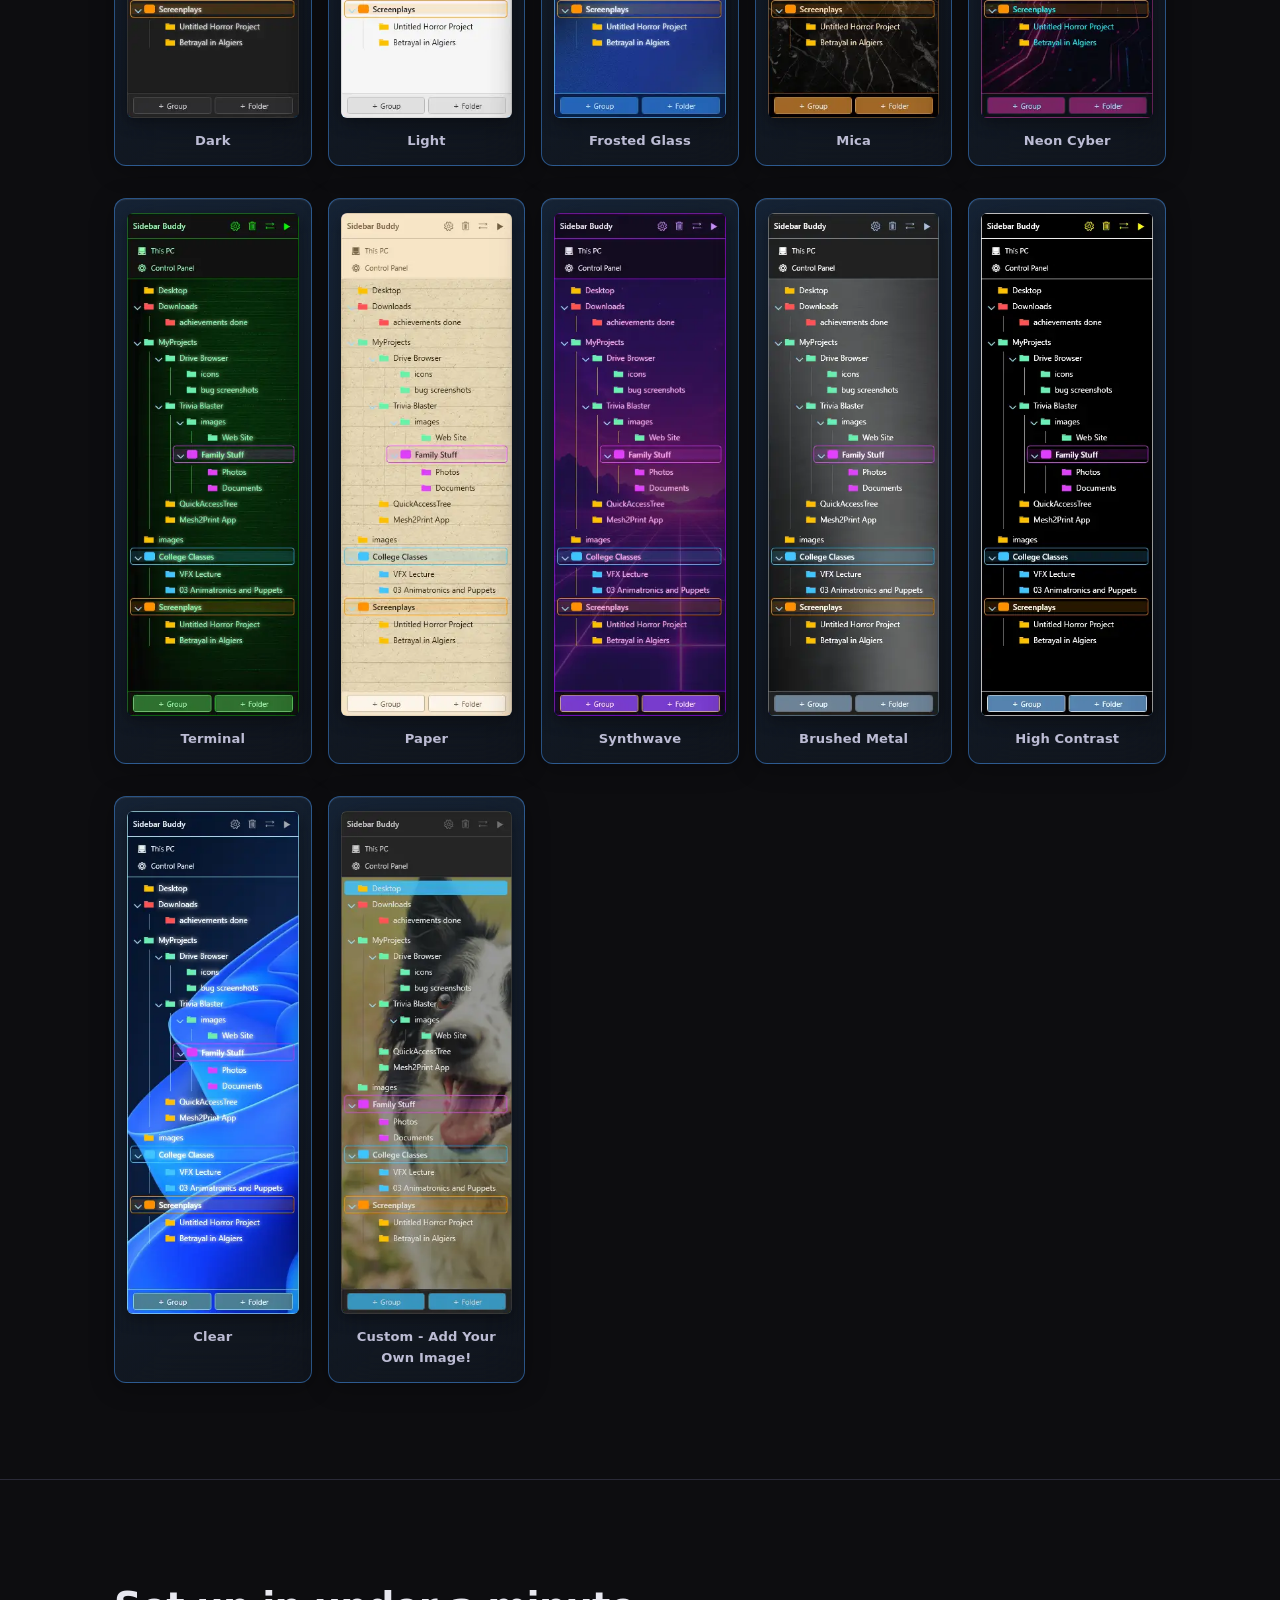
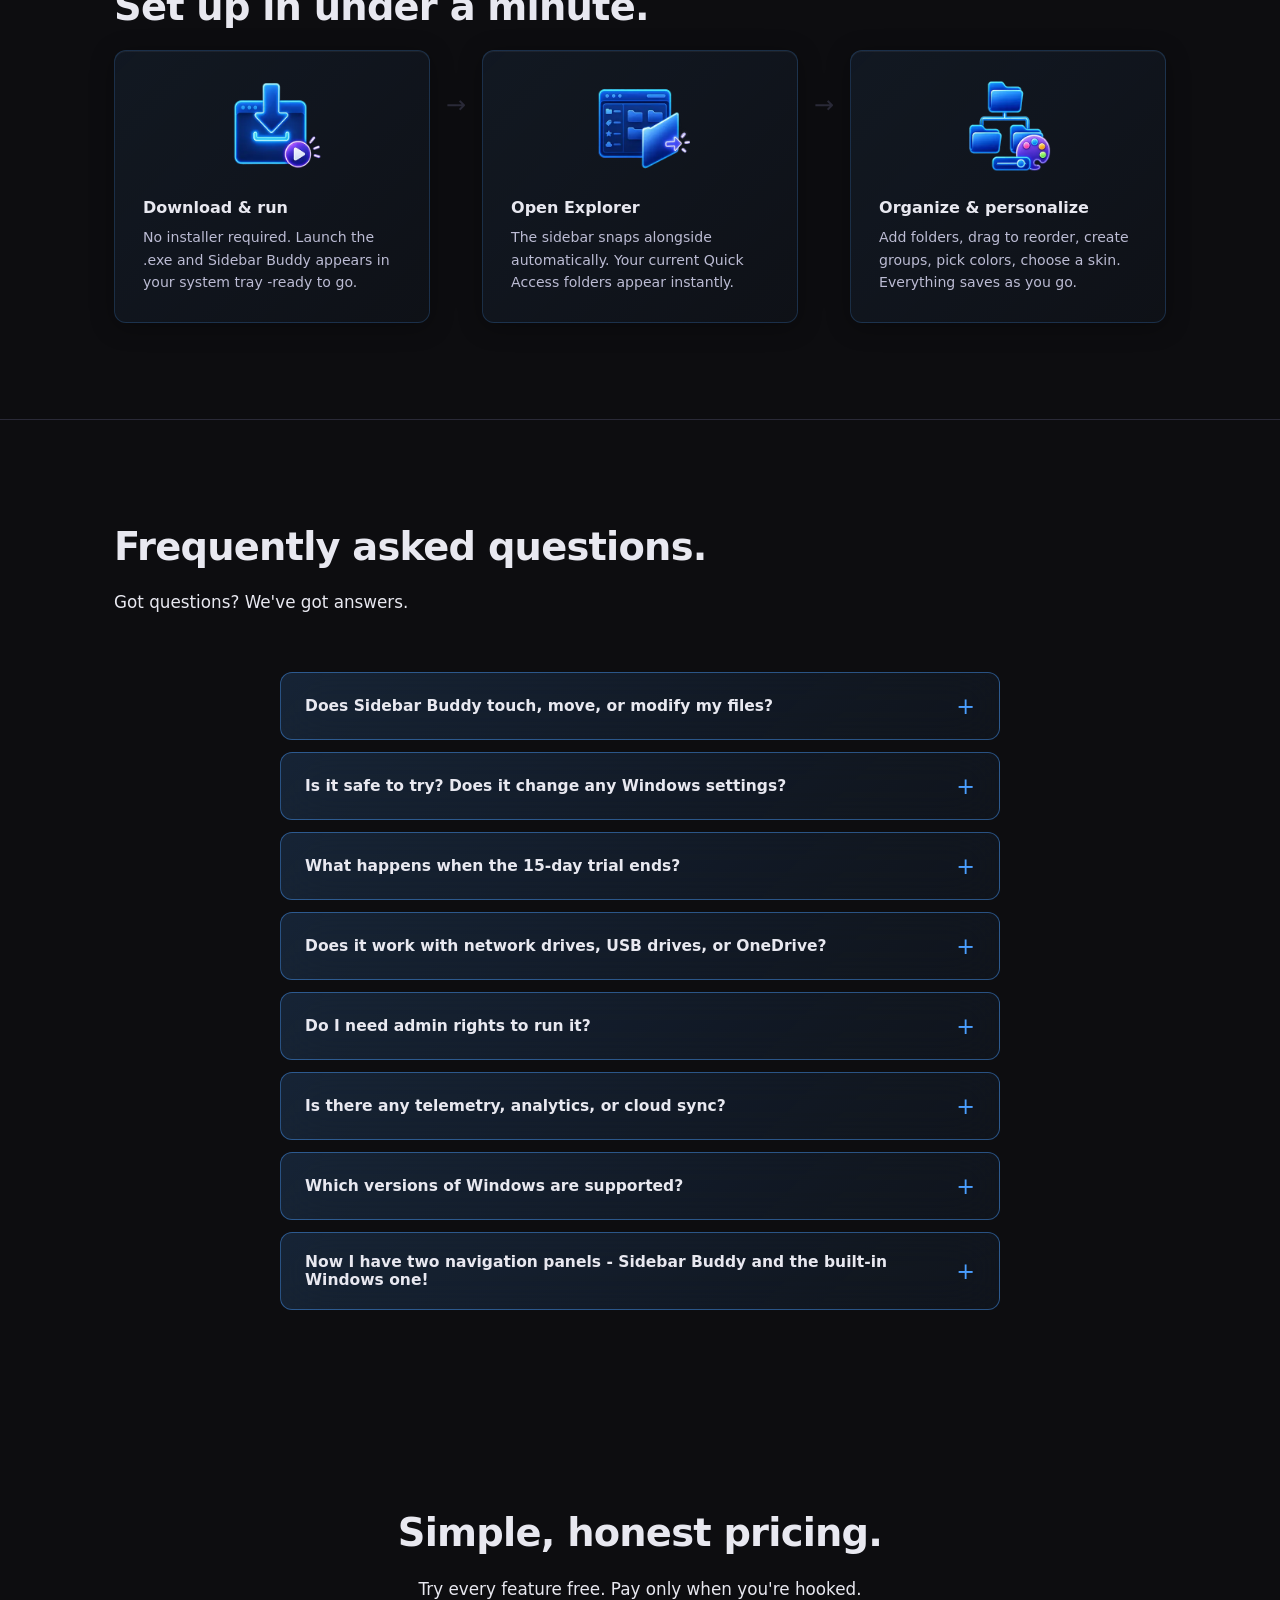
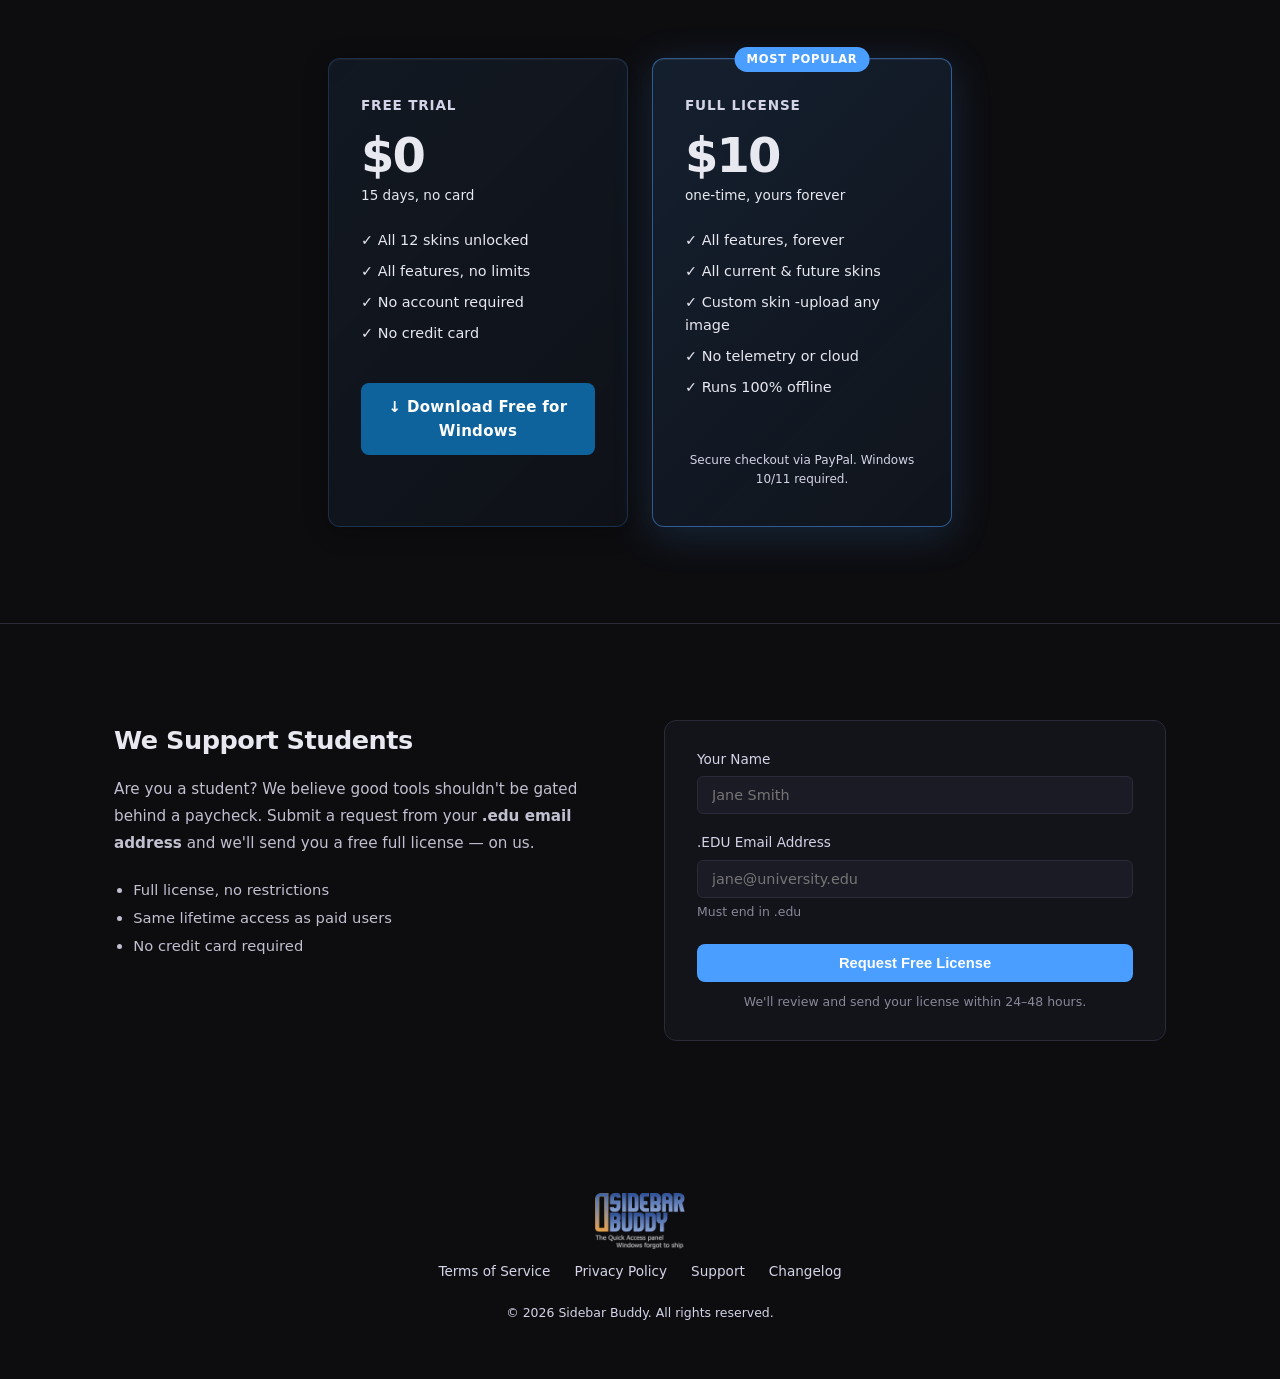
==== commit 21ca454f: "Add student free license request form to homepage - New student section on homepage: two-column layo" ====
--- a/site/index.html
+++ b/site/index.html
@@ -28,7 +28,28 @@
   <link rel="apple-touch-icon" href="/logo/logo%20SideBar%20Buddy%20Icon.png" />
 
   <link rel="stylesheet" href="style.css" />
-  <style>.sr-only{position:absolute;width:1px;height:1px;padding:0;margin:-1px;overflow:hidden;clip:rect(0,0,0,0);white-space:nowrap;border:0}</style>
+  <style>
+    .sr-only{position:absolute;width:1px;height:1px;padding:0;margin:-1px;overflow:hidden;clip:rect(0,0,0,0);white-space:nowrap;border:0}
+    .students-inner{display:grid;grid-template-columns:1fr 1fr;gap:48px;align-items:start}
+    @media(max-width:700px){.students-inner{grid-template-columns:1fr}}
+    .students-text h2{font-size:1.6rem;margin-bottom:16px;color:var(--text)}
+    .students-text p{color:#c0c0d0;line-height:1.75;font-size:0.95rem;margin-bottom:20px}
+    .students-perks{padding-left:1.2em;margin:0}
+    .students-perks li{color:#c0c0d0;font-size:0.92rem;line-height:1.9}
+    .students-card{background:var(--bg2);border:1px solid var(--border);border-radius:var(--radius);padding:28px 32px}
+    .students-card label{display:block;font-size:0.85rem;color:#d4d4e8;margin-bottom:6px}
+    .students-card input{width:100%;background:var(--bg3);border:1px solid var(--border);border-radius:6px;color:var(--text);font-family:var(--font);font-size:0.9rem;padding:10px 14px;outline:none;transition:border-color 0.15s;box-sizing:border-box}
+    .students-card input:focus{border-color:var(--accent)}
+    .students-form-group{margin-bottom:18px}
+    .students-hint{font-size:0.78rem;color:#888899;margin-top:4px;display:block}
+    .btn-student{width:100%;background:var(--accent);color:#fff;border:none;border-radius:8px;padding:11px 20px;font-size:0.92rem;font-weight:700;cursor:pointer;transition:background 0.15s,opacity 0.15s;margin-top:4px}
+    .btn-student:hover{background:#3a8eef}
+    .btn-student:disabled{opacity:0.5;cursor:not-allowed}
+    .student-note{font-size:0.78rem;color:#888899;text-align:center;margin-top:10px}
+    .student-feedback{margin-top:14px;font-size:0.88rem;padding:10px 14px;border-radius:6px;display:none}
+    .student-feedback.success{display:block;background:rgba(74,222,128,0.1);color:#4ade80;border:1px solid rgba(74,222,128,0.3)}
+    .student-feedback.error{display:block;background:rgba(255,107,107,0.1);color:#ff6b6b;border:1px solid rgba(255,107,107,0.3)}
+  </style>
   <script src="https://www.paypal.com/sdk/js?client-id=AQjI7ybj9m9OBeYxxLC4VioagxClfxHOR7LGLOx6NZytFd0zzFPS-uiMxNPFzY2wHShGeGMt173Lv67K&currency=USD"></script>
 </head>
 <body>
@@ -333,6 +354,40 @@
           <p class="pricing-fine">Secure checkout via PayPal. Windows 10/11 required.</p>
         </div>
 
+      </div>
+    </div>
+  </section>
+
+  <!-- STUDENT LICENSE -->
+  <section class="faq" id="students">
+    <div class="section-inner">
+      <div class="students-inner">
+        <div class="students-text">
+          <h2>We Support Students</h2>
+          <p>Are you a student? We believe good tools shouldn't be gated behind a paycheck. Submit a request from your <strong>.edu email address</strong> and we'll send you a free full license — on us.</p>
+          <ul class="students-perks">
+            <li>Full license, no restrictions</li>
+            <li>Same lifetime access as paid users</li>
+            <li>No credit card required</li>
+          </ul>
+        </div>
+        <div class="students-card">
+          <form id="studentForm" novalidate>
+            <input type="text" name="website" class="sr-only" tabindex="-1" autocomplete="off">
+            <div class="students-form-group">
+              <label for="studentName">Your Name</label>
+              <input type="text" id="studentName" placeholder="Jane Smith" required>
+            </div>
+            <div class="students-form-group">
+              <label for="studentEmail">.EDU Email Address</label>
+              <input type="email" id="studentEmail" placeholder="jane@university.edu" required>
+              <span class="students-hint">Must end in .edu</span>
+            </div>
+            <button type="submit" class="btn-student" id="studentSubmitBtn">Request Free License</button>
+            <p class="student-note">We'll review and send your license within 24–48 hours.</p>
+            <div id="studentFeedback" class="student-feedback" aria-live="polite"></div>
+          </form>
+        </div>
       </div>
     </div>
   </section>
@@ -580,6 +635,60 @@
     })();
   </script>
 
+  <script>
+    document.getElementById('studentForm').addEventListener('submit', function(e) {
+      e.preventDefault();
+      var btn      = document.getElementById('studentSubmitBtn');
+      var feedback = document.getElementById('studentFeedback');
+      var name     = document.getElementById('studentName').value.trim();
+      var email    = document.getElementById('studentEmail').value.trim();
+      var honeypot = this.querySelector('input[name="website"]').value;
+
+      feedback.className = 'student-feedback';
+      feedback.textContent = '';
+
+      if (!name || !email) {
+        feedback.className = 'student-feedback error';
+        feedback.textContent = 'Please fill in all fields.';
+        return;
+      }
+      if (!email.toLowerCase().endsWith('.edu')) {
+        feedback.className = 'student-feedback error';
+        feedback.textContent = 'Please enter a valid .edu email address.';
+        return;
+      }
+
+      btn.disabled = true;
+      btn.textContent = 'Sending…';
+
+      fetch('student_license.php', {
+        method: 'POST',
+        headers: { 'Content-Type': 'application/json' },
+        body: JSON.stringify({ name: name, email: email, website: honeypot })
+      })
+      .then(function(r) { return r.json(); })
+      .then(function(data) {
+        if (data.success) {
+          feedback.className = 'student-feedback success';
+          feedback.textContent = 'Request received! Check your .edu inbox within 24–48 hours.';
+          document.getElementById('studentForm').reset();
+          btn.textContent = 'Request Sent';
+        } else {
+          feedback.className = 'student-feedback error';
+          feedback.textContent = data.error || 'Something went wrong. Please try again.';
+          btn.disabled = false;
+          btn.textContent = 'Request Free License';
+        }
+      })
+      .catch(function() {
+        feedback.className = 'student-feedback error';
+        feedback.textContent = 'Network error. Please try again.';
+        btn.disabled = false;
+        btn.textContent = 'Request Free License';
+      });
+    });
+  </script>
+
   <!-- Structured Data -->
   <script type="application/ld+json">
   {
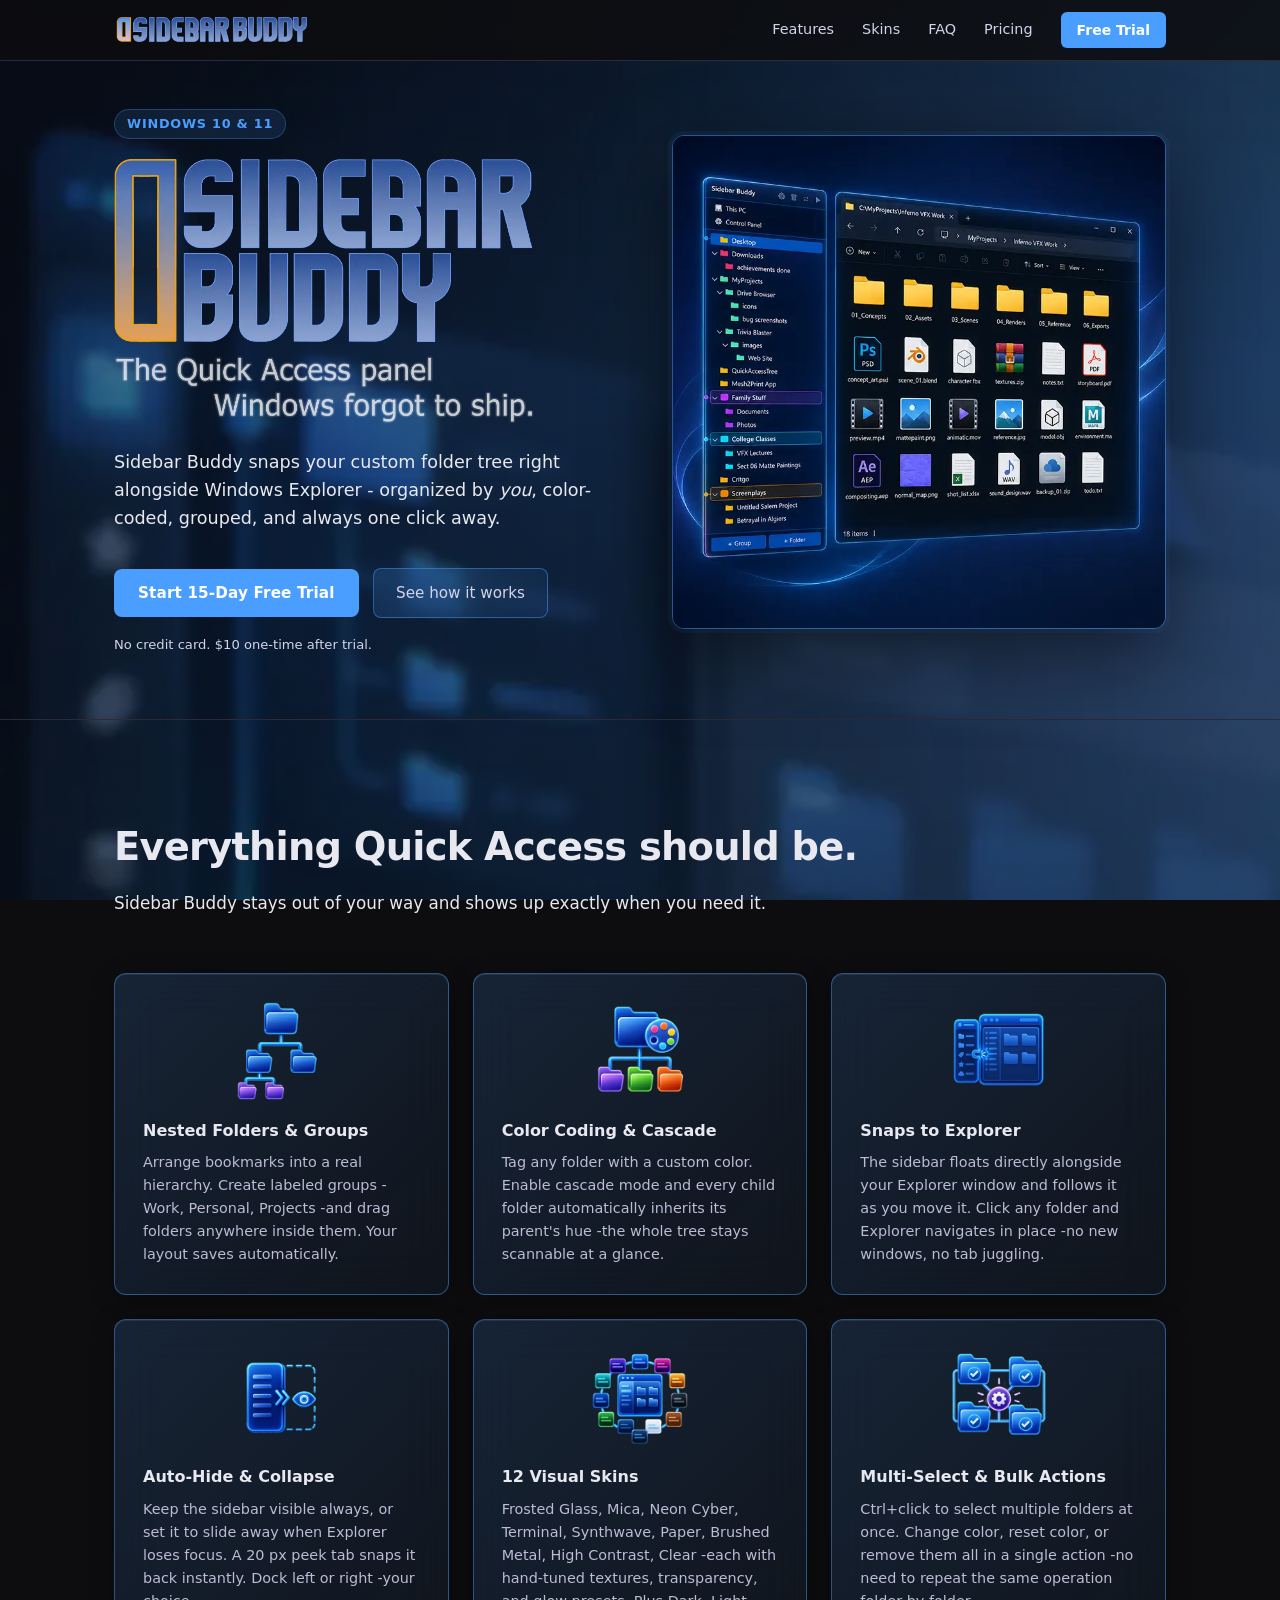
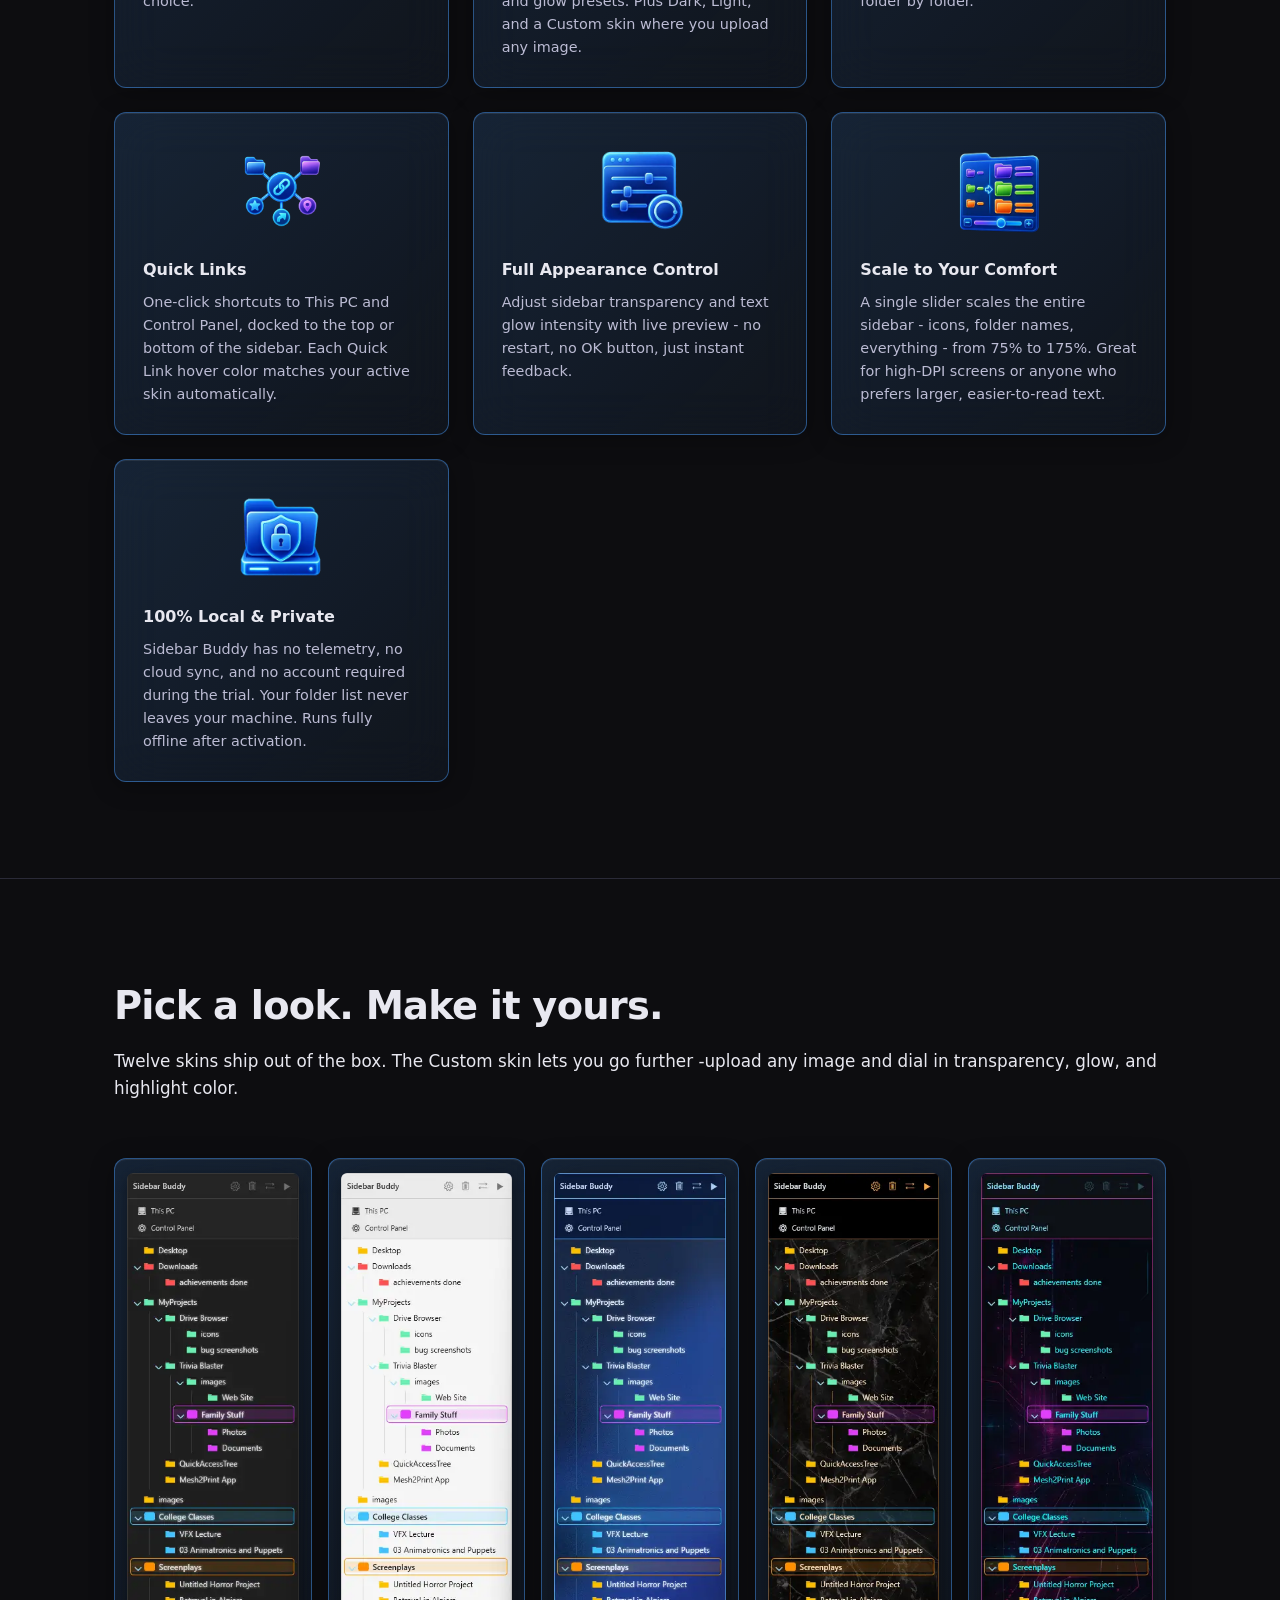
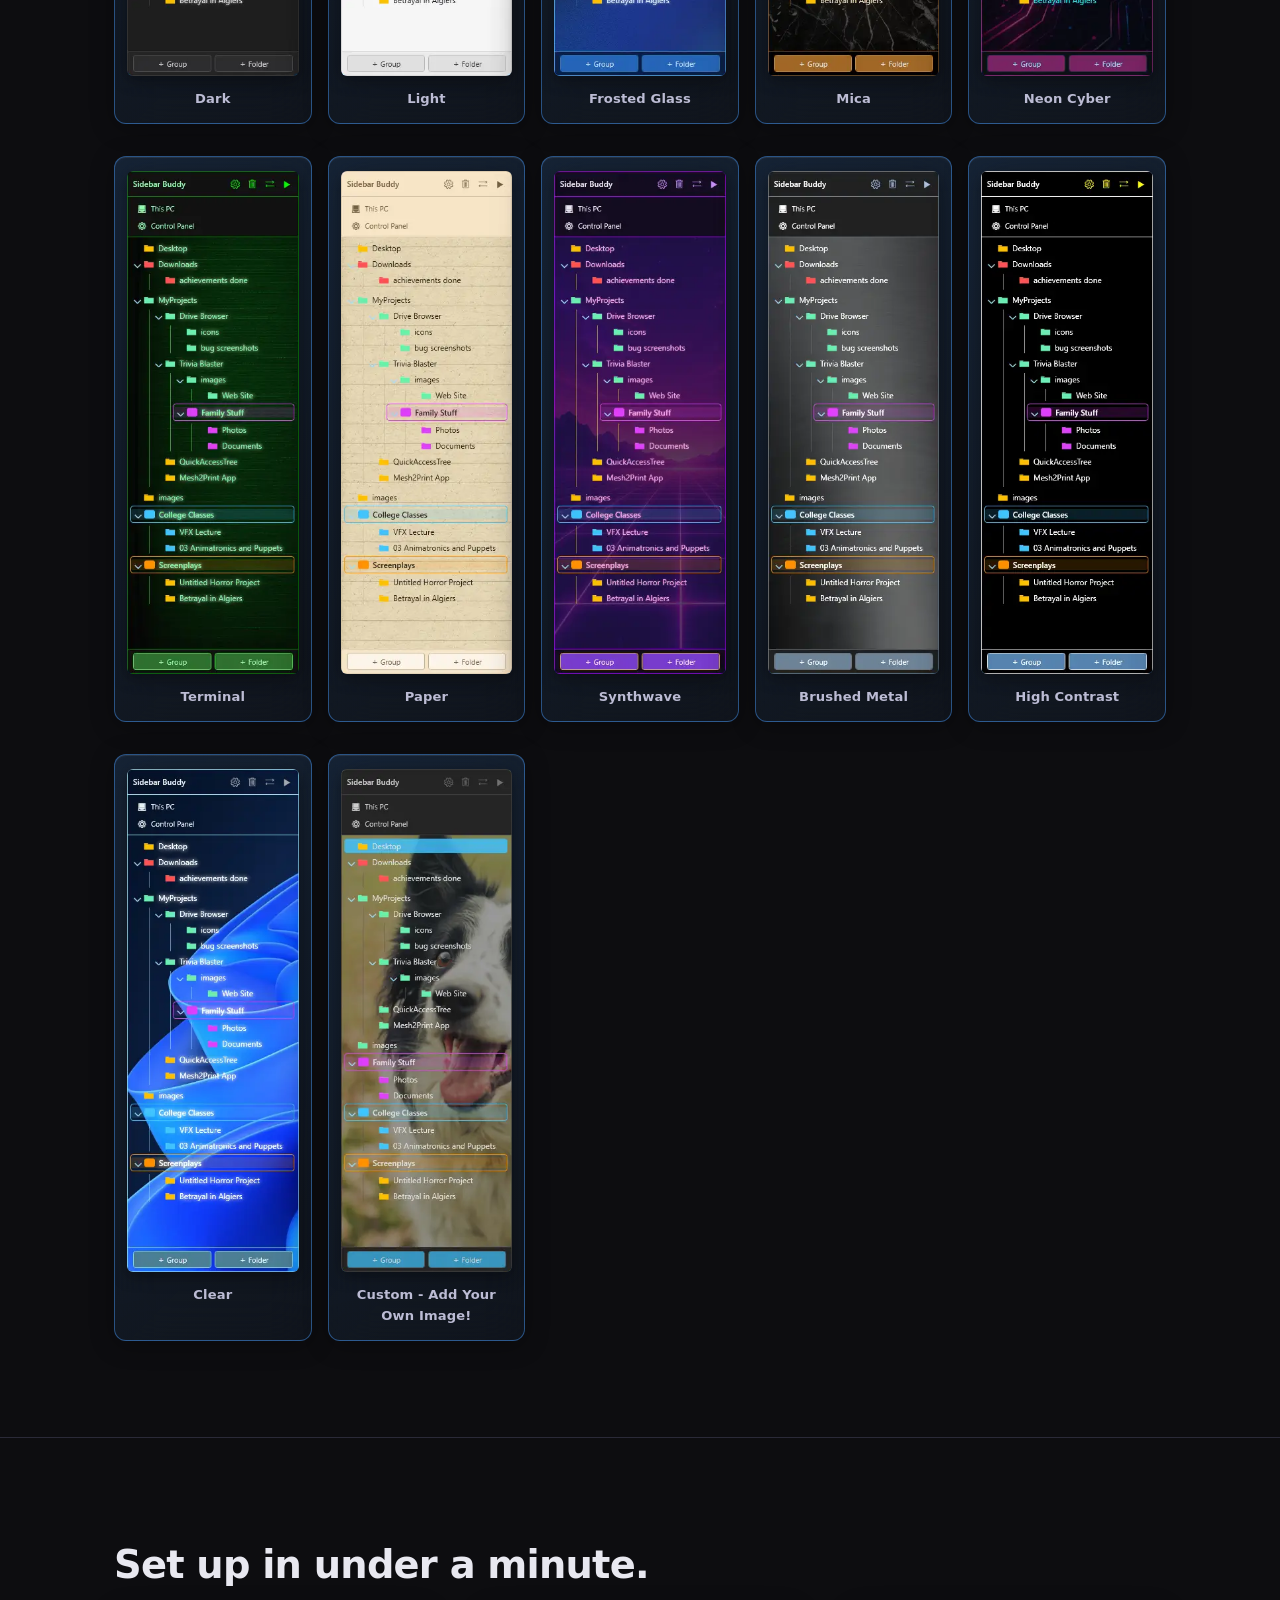
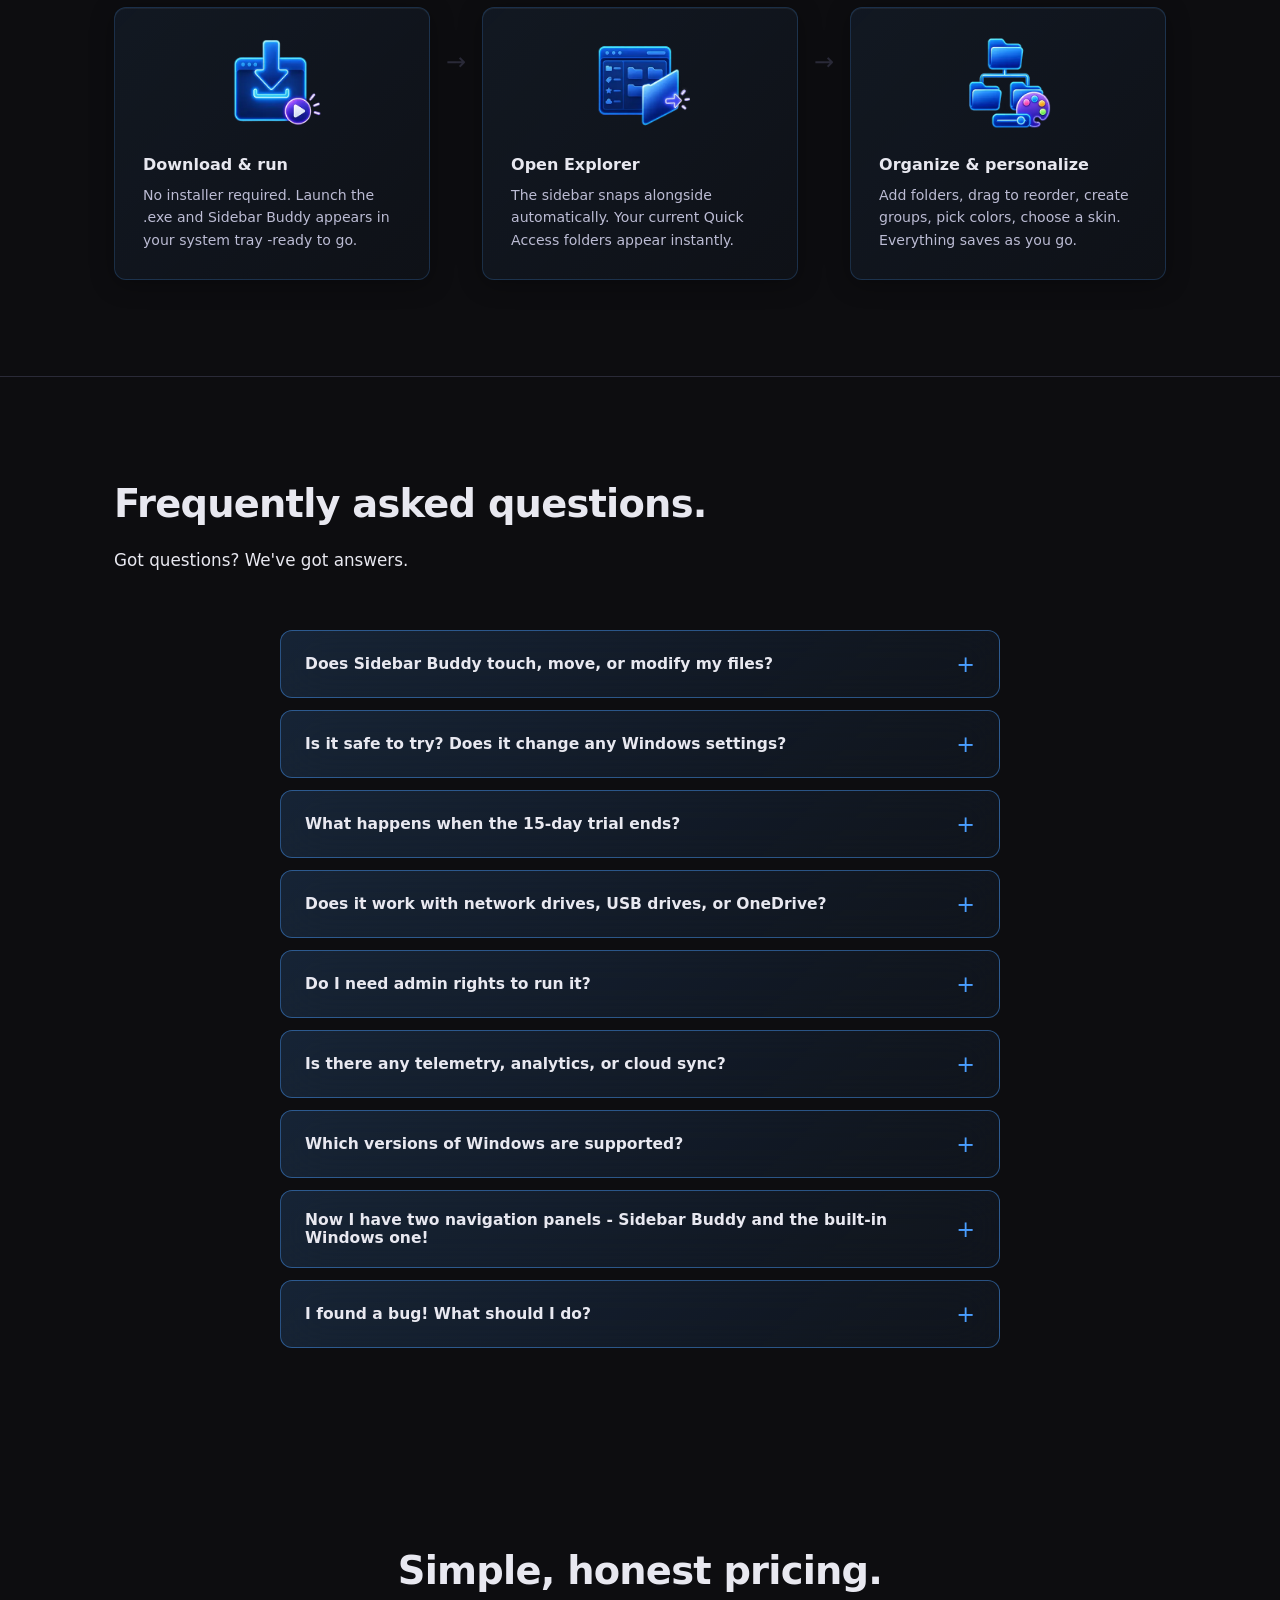
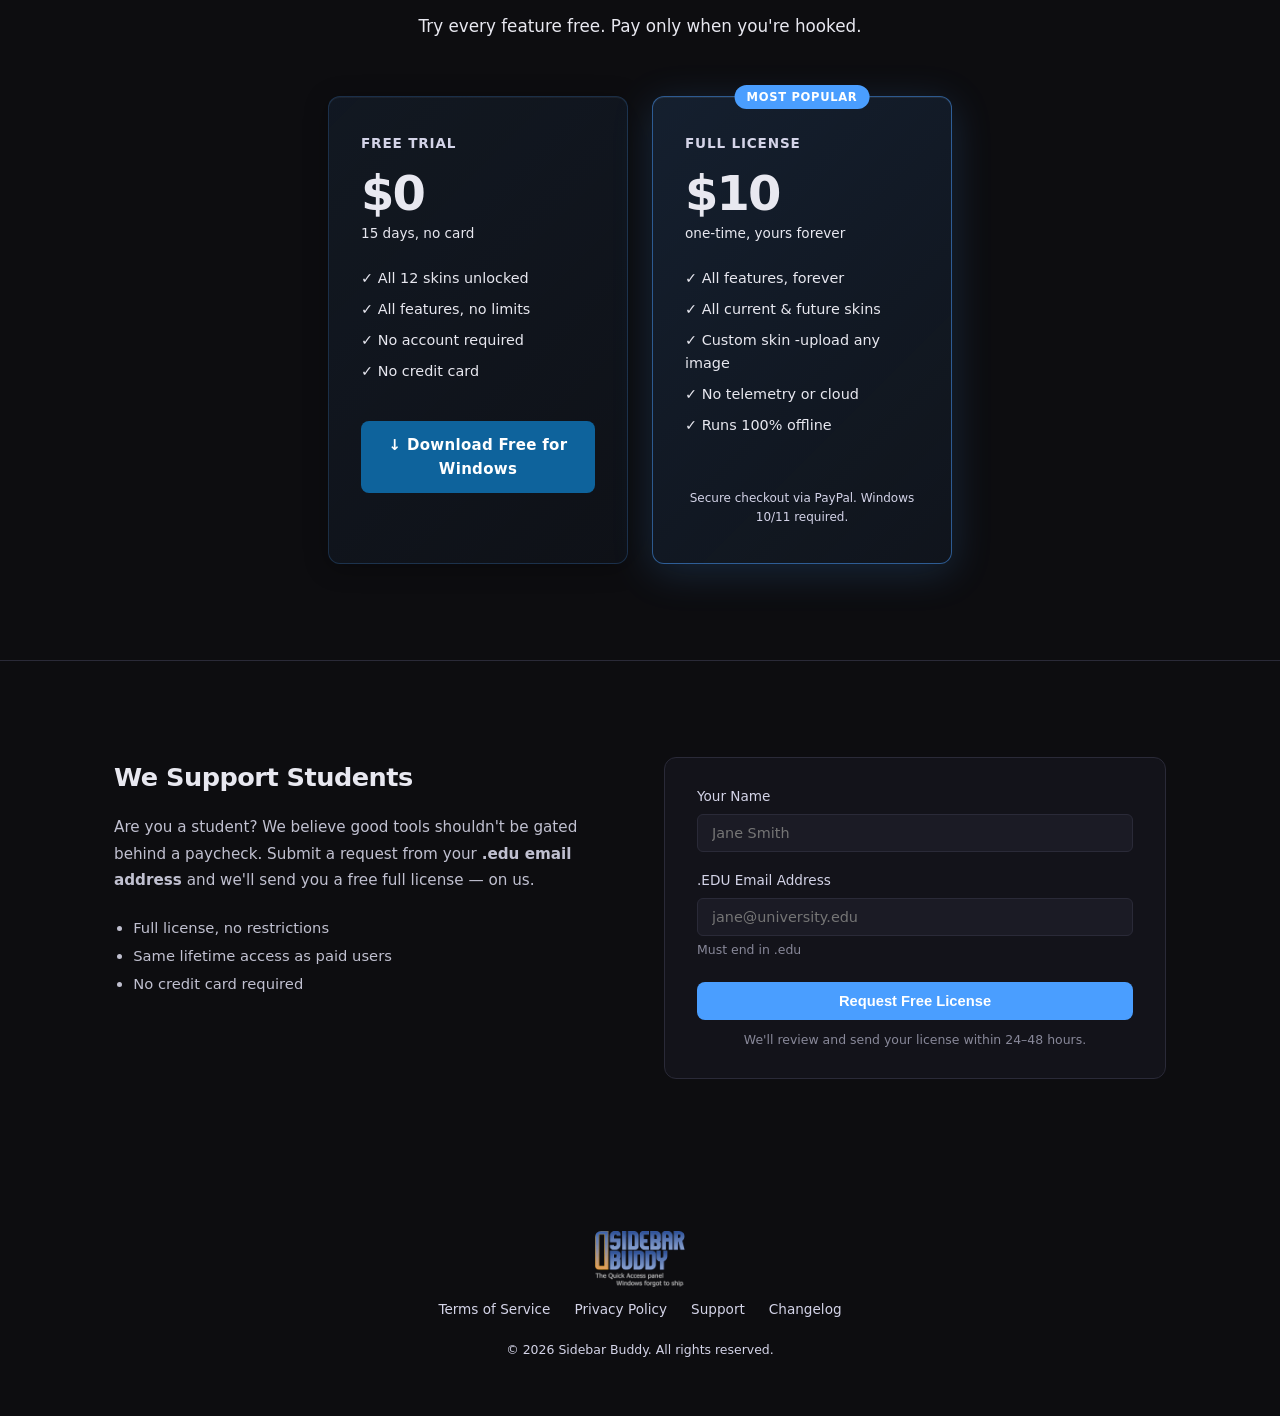
==== commit fb2bb4b2: "v1.0.4: fix startup duplicate dialog, delete-group crash, modal z-order; narrow scrollbar; site chan" ====
--- a/site/index.html
+++ b/site/index.html
@@ -54,14 +54,6 @@
 </head>
 <body>
 
-  <!-- DOWNLOAD BANNER -->
-  <div style="background:#0e639c;color:#fff;text-align:center;padding:10px 16px;font-size:14px;font-weight:600;letter-spacing:0.02em;position:sticky;top:0;z-index:1000;box-shadow:0 1px 0 rgba(0,0,0,0.15);">
-    Sidebar Buddy is out! -
-    <a href="/download" style="color:#fff;text-decoration:underline;cursor:pointer;">
-      Download free for Windows &darr;
-    </a>
-  </div>
-
   <!-- NAV -->
   <nav>
     <div class="nav-inner">
@@ -307,6 +299,11 @@
         <div class="faq-item">
           <button class="faq-question">Now I have two navigation panels - Sidebar Buddy and the built-in Windows one!</button>
           <div class="faq-answer"><p>Easy fix - just turn off the Windows Explorer navigation pane. In Explorer, click <em>View → Show → Navigation pane</em> to uncheck it. On Windows 10, go to <em>View → Navigation pane → Navigation pane</em>. Sidebar Buddy was built to replace it, so once you hide the default pane you get a cleaner layout with more room for your files.</p></div>
+        </div>
+
+        <div class="faq-item">
+          <button class="faq-question">I found a bug! What should I do?</button>
+          <div class="faq-answer"><p>We have a team of friends and testers hammering Sidebar Buddy around the clock, so chances are we already know about it and a fix is on the way. <strong>Step one: make sure you're on the latest version.</strong> Open <em>Settings → Account</em> to see your current version and check for updates. Most bugs are squashed within a release or two. If you're already up to date and the issue persists, <a href="/contact">tell us about it</a> - we want to hear from you! As a thank-you, we'll send you a <strong>free license key</strong> plus a <strong>second key for a friend</strong>.</p></div>
         </div>
 
       </div>
@@ -769,6 +766,14 @@
           "@type": "Answer",
           "text": "Windows 10 (version 1903 or later) and Windows 11. Both 32-bit and 64-bit are supported. It requires .NET 8, which the installer bundles - no separate download needed."
         }
+      },
+      {
+        "@type": "Question",
+        "name": "I found a bug! What should I do?",
+        "acceptedAnswer": {
+          "@type": "Answer",
+          "text": "First, make sure you're on the latest version by checking Settings > Account for updates. Our testers catch most bugs quickly and fixes ship within a release or two. If you're already up to date and the issue persists, contact us - we'll send you a free license key plus a second key for a friend as a thank-you."
+        }
       }
     ]
   }
